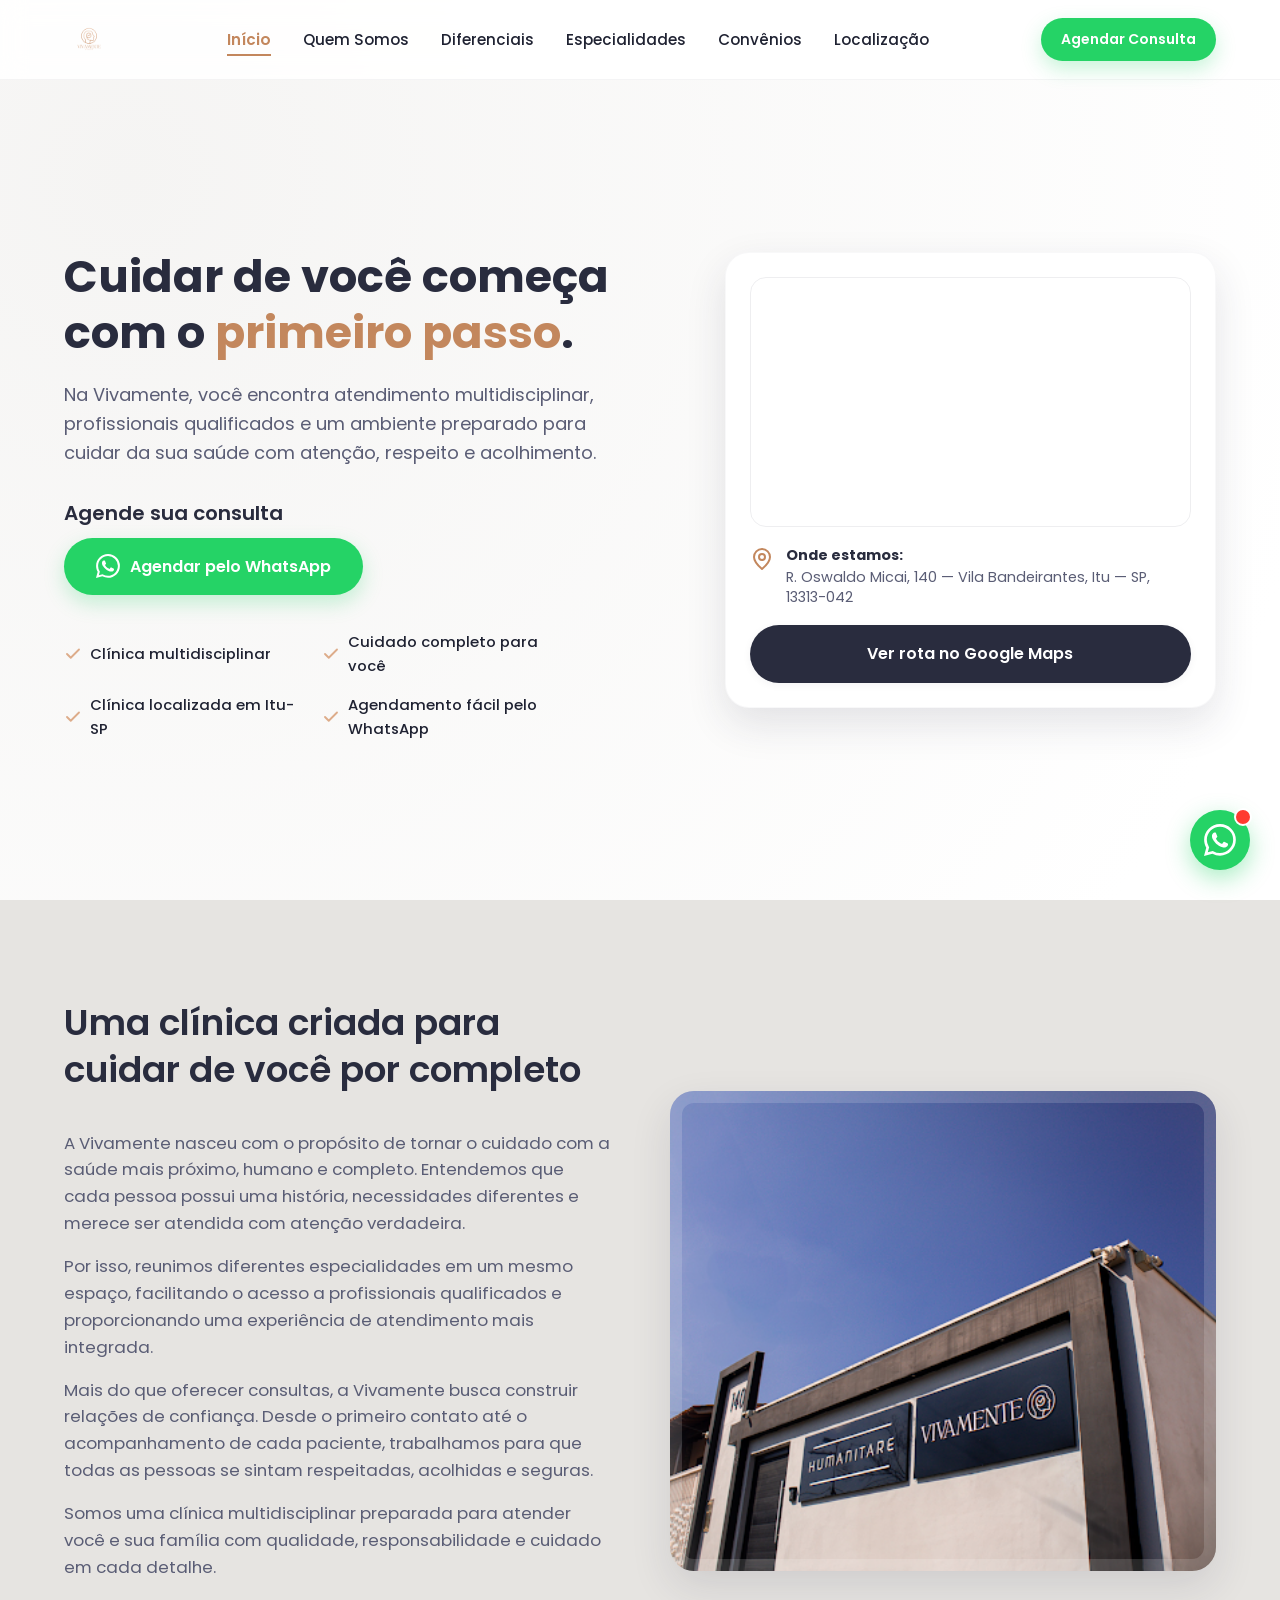
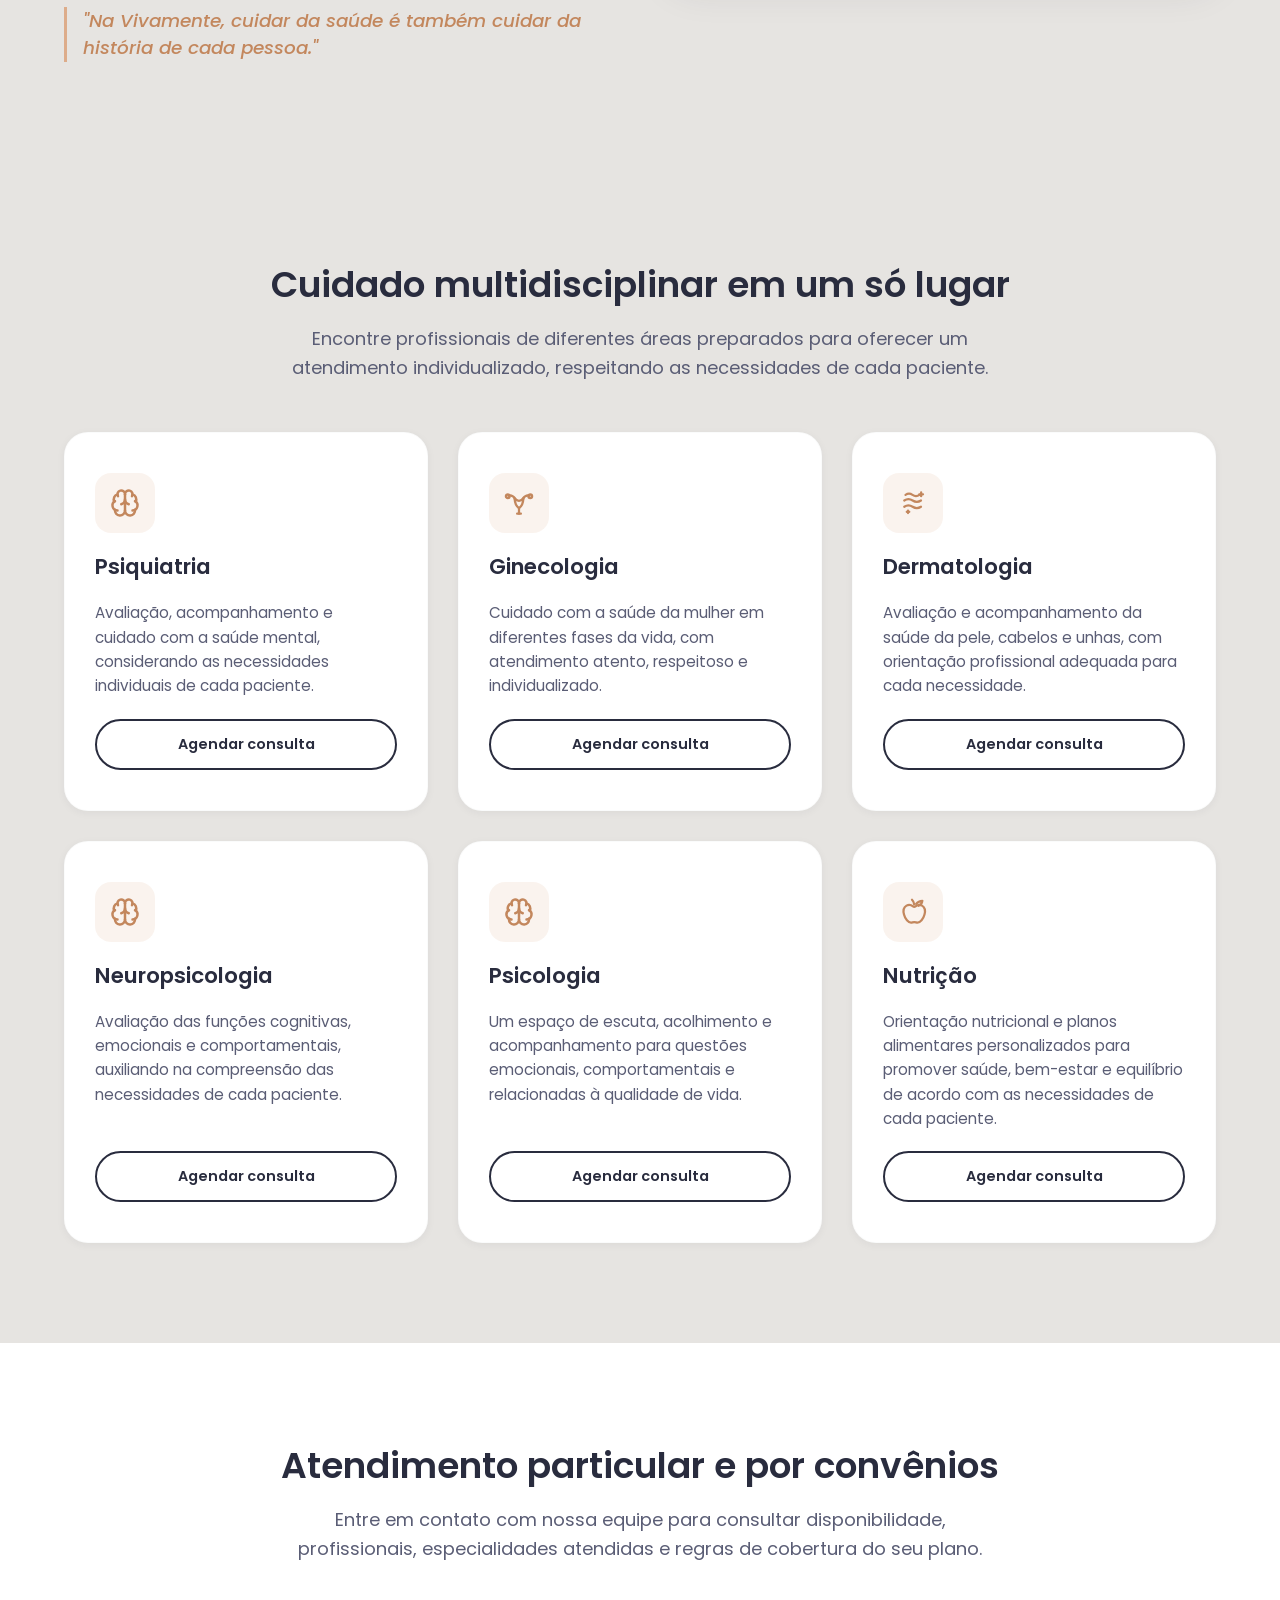
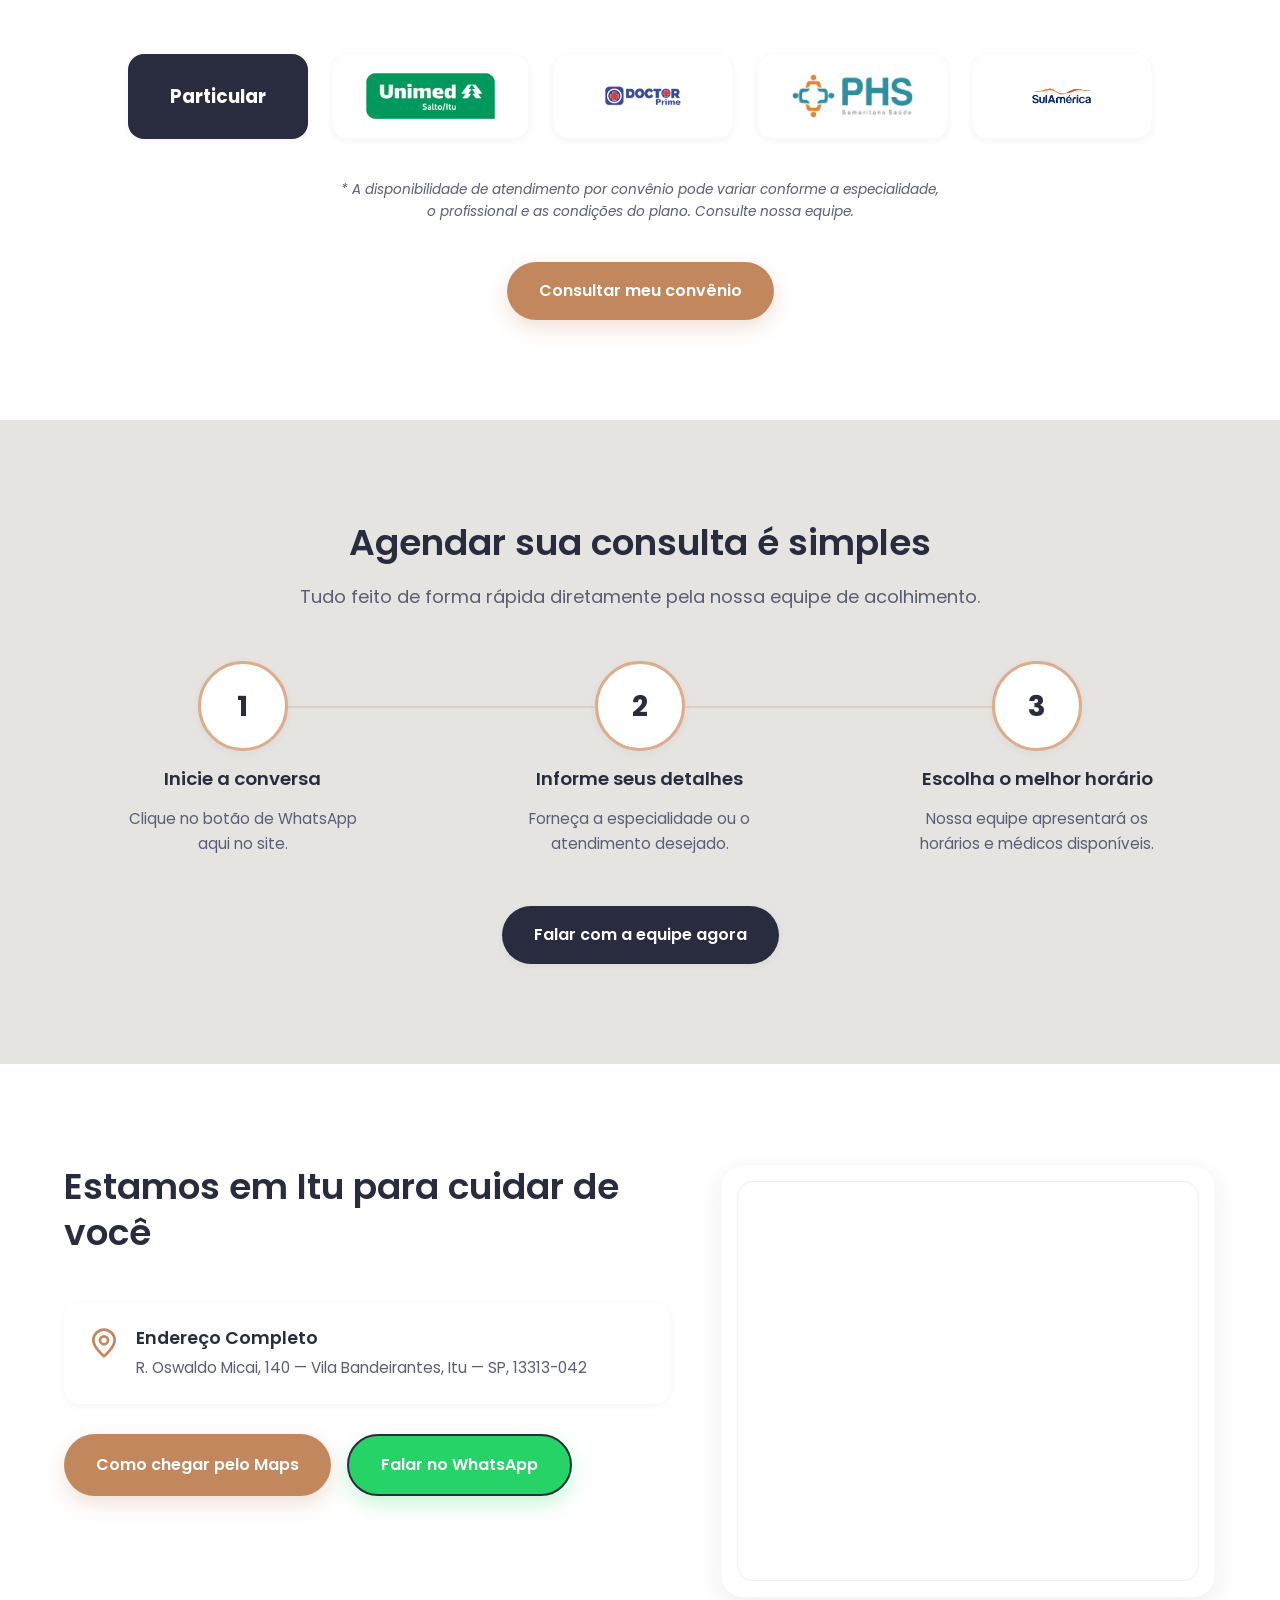
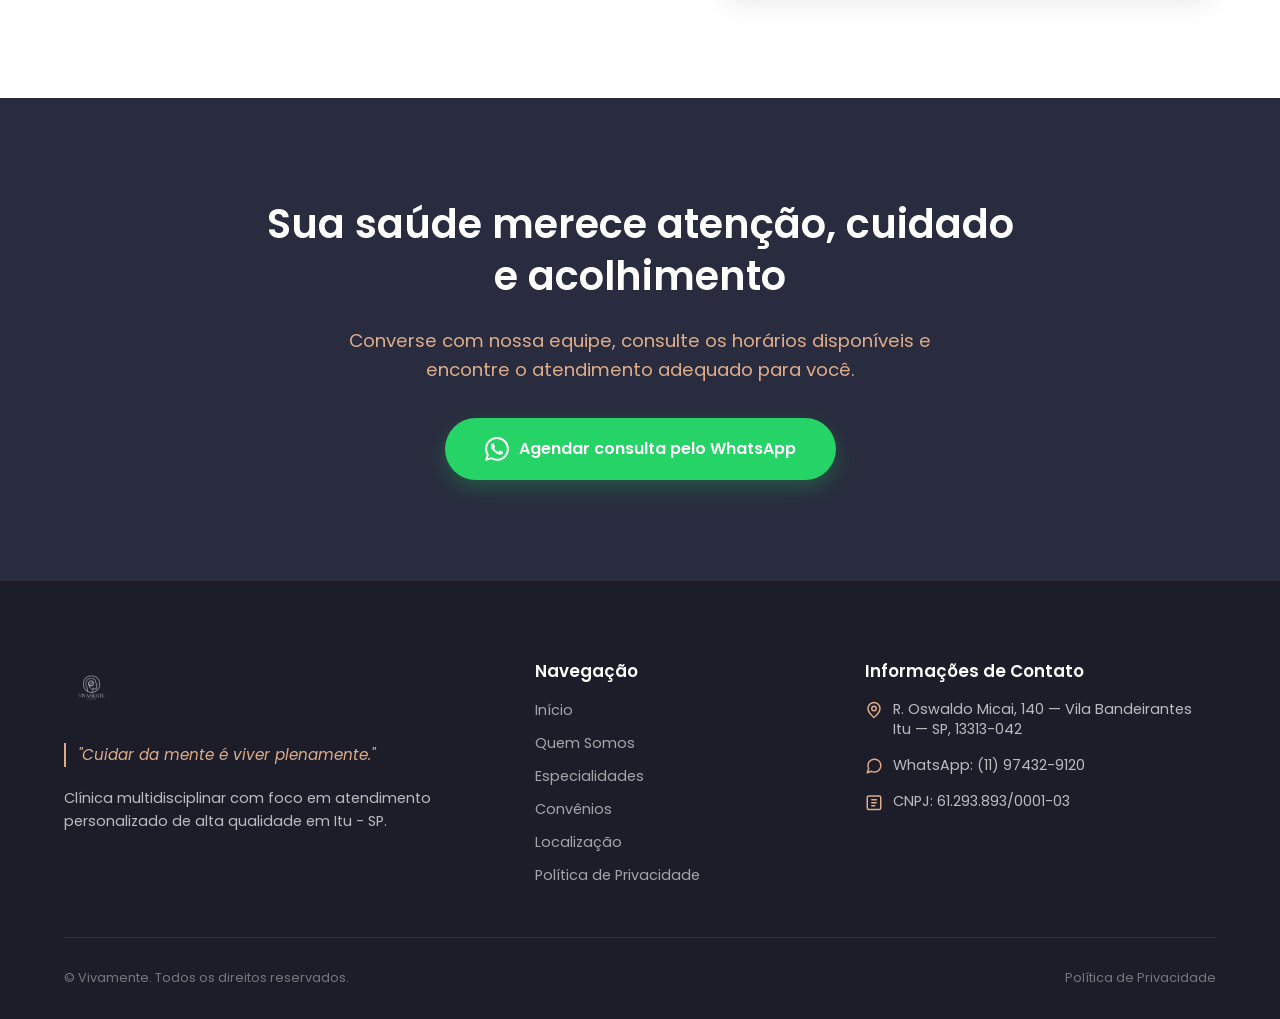
==== index.html @ d9cbd4eb "Add files via upload" ====
<!DOCTYPE html>
<html lang="pt-BR">
<head>
  <meta charset="UTF-8">
  <meta name="viewport" content="width=device-width, initial-scale=1.0">
  <meta name="description" content="Atendimento multidisciplinar em Itu nas áreas de Psiquiatria, Ginecologia, Dermatologia, Neuropsicologia e Psicologia. Consulte horários e agende pelo WhatsApp.">
  <meta name="keywords" content="Clínica multidisciplinar em Itu, Psiquiatra em Itu, Ginecologista em Itu, Dermatologista em Itu, Psicólogo em Itu, Neuropsicologia em Itu, Clínica particular em Itu, Clínica que atende convênio em Itu">
  <meta name="author" content="Vivamente Clínica">
  
  <title>Vivamente | Clínica Multidisciplinar em Itu</title>
  
  <!-- Favicon -->
  <link rel="icon" type="image/png" href="assets/img/logo.png">
  
  <!-- CSS Stylesheet -->
  <link rel="stylesheet" href="assets/css/styles.css">
  
  <!-- Google Tag Manager (Inserir ID da conta nas tags reais) -->
  <script>
    (function(w,d,s,l,i){w[l]=w[l]||[];w[l].push({'gtm.start':
    new Date().getTime(),event:'gtm.js'});var f=d.getElementsByTagName(s)[0],
    j=d.createElement(s),dl=l!='dataLayer'?'&l='+l:'';j.async=true;j.src=
    'https://www.googletagmanager.com/gtm.js?id='+i+dl;f.parentNode.insertBefore(j,f);
    })(window,document,'script','dataLayer','GTM-XXXXXXX');
  </script>
  <!-- End Google Tag Manager -->
</head>
<body>
  <!-- Google Tag Manager (noscript) -->
  <noscript>
    <iframe src="https://www.googletagmanager.com/ns.html?id=GTM-XXXXXXX" height="0" width="0" style="display:none;visibility:hidden"></iframe>
  </noscript>
  <!-- End Google Tag Manager (noscript) -->

  <!-- HEADER -->
  <header class="header">
    <div class="container">
      <a href="#home" class="header-logo">
        <img src="assets/img/logo.png" alt="Vivamente Logo">
      </a>
      
      <button class="mobile-toggle" aria-label="Abrir menu de navegação">
        <span></span>
        <span></span>
        <span></span>
      </button>
      
      <ul class="nav-menu">
        <li><a href="#home" class="nav-link active">Início</a></li>
        <li><a href="#sobre" class="nav-link">Quem Somos</a></li>
        <li><a href="#diferenciais" class="nav-link">Diferenciais</a></li>
        <li><a href="#especialidades" class="nav-link">Especialidades</a></li>
        <li><a href="#convenios" class="nav-link">Convênios</a></li>
        <li><a href="#localizacao" class="nav-link">Localização</a></li>
      </ul>
      
      <div class="header-cta">
        <a href="https://wa.me/5511974329120?text=Olá!%20Encontrei%20a%20Vivamente%20pelo%20site%20e%20gostaria%20de%20obter%20informações%20para%20agendar%20uma%20consulta." 
           class="btn btn-primary btn-whatsapp track-whatsapp" 
           data-specialty="Cabeçalho">
          Agendar Consulta
        </a>
      </div>
    </div>
  </header>

  <!-- HERO SECTION -->
  <section id="home" class="hero">
    <div class="container">
      <div class="hero-grid">
        
        <!-- Text/CTA Side -->
        <div class="hero-content">
          <div class="hero-logo-wrapper">
            
          </div>
          <h1>Cuidar de você começa com o <span class="highlight">primeiro passo</span>.</h1>
          <p class="hero-description">
            Na Vivamente, você encontra atendimento multidisciplinar, profissionais qualificados e um ambiente preparado para cuidar da sua saúde com atenção, respeito e acolhimento.
          </p>
          
          <div class="hero-cta-box">
            <h3>Agende sua consulta</h3>
            <a href="https://wa.me/5511974329120?text=Olá!%20Encontrei%20a%20Vivamente%20pelo%20site%20e%20gostaria%20de%20obter%20informações%20para%20agendar%20uma%20consulta." 
               class="btn btn-primary btn-whatsapp track-whatsapp" 
               data-specialty="Hero">
              <svg xmlns="http://www.w3.org/2000/svg" width="24" height="24" fill="currentColor" viewBox="0 0 16 16">
                <path d="M13.601 2.326A7.85 7.85 0 0 0 7.994 0C3.627 0 .068 3.558.064 7.926c0 1.399.366 2.76 1.057 3.965L0 16l4.204-1.102a7.9 7.9 0 0 0 3.79.965h.004c4.368 0 7.926-3.558 7.93-7.93A7.9 7.9 0 0 0 13.6 2.326zM7.994 14.521a6.6 6.6 0 0 1-3.356-.92l-.24-.144-2.494.654.666-2.433-.156-.251a6.56 6.56 0 0 1-1.007-3.505c0-3.626 2.957-6.584 6.591-6.584a6.56 6.56 0 0 1 4.66 1.931 6.56 6.56 0 0 1 1.928 4.66c-.004 3.639-2.961 6.592-6.592 6.592m3.615-4.934c-.197-.099-1.17-.578-1.353-.646-.182-.065-.315-.099-.445.099-.133.197-.513.646-.627.775-.114.133-.232.148-.43.05-.197-.1-.836-.308-1.592-.985-.59-.525-.985-1.175-1.103-1.372-.114-.198-.011-.304.088-.403.087-.088.197-.232.296-.346.1-.114.133-.198.198-.33.065-.134.034-.248-.015-.347-.05-.099-.445-1.076-.612-1.47-.16-.389-.323-.335-.445-.34-.114-.007-.247-.007-.38-.007a.73.73 0 0 0-.529.247c-.182.198-.691.677-.691 1.654s.71 1.916.81 2.049c.098.133 1.394 2.132 3.383 2.992.47.205.84.326 1.129.418.475.152.904.129 1.246.08.38-.058 1.171-.48 1.338-.943.164-.464.164-.86.114-.943-.049-.084-.182-.133-.38-.232"/>
              </svg>
              Agendar pelo WhatsApp
            </a>
          </div>
          
          <div class="hero-trust-elements">
            <div class="trust-item">
              <svg viewBox="0 0 24 24" fill="none" stroke="currentColor" stroke-width="2.5" stroke-linecap="round" stroke-linejoin="round">
                <polyline points="20 6 9 17 4 12"></polyline>
              </svg>
              Clínica multidisciplinar
            </div>
            <div class="trust-item">
              <svg viewBox="0 0 24 24" fill="none" stroke="currentColor" stroke-width="2.5" stroke-linecap="round" stroke-linejoin="round">
                <polyline points="20 6 9 17 4 12"></polyline>
              </svg>
              Cuidado completo para você
            </div>
            <div class="trust-item">
              <svg viewBox="0 0 24 24" fill="none" stroke="currentColor" stroke-width="2.5" stroke-linecap="round" stroke-linejoin="round">
                <polyline points="20 6 9 17 4 12"></polyline>
              </svg>
              Clínica localizada em Itu-SP
            </div>
            <div class="trust-item">
              <svg viewBox="0 0 24 24" fill="none" stroke="currentColor" stroke-width="2.5" stroke-linecap="round" stroke-linejoin="round">
                <polyline points="20 6 9 17 4 12"></polyline>
              </svg>
              Agendamento fácil pelo WhatsApp
            </div>
          </div>
        </div>
        
        <!-- Map Card Side -->
        <div class="hero-map-card">
          <div class="map-container">
            <iframe 
              src="https://www.google.com/maps/embed?pb=!1m18!1m12!1m3!1d3663.7845665814523!2d-47.3069418!3d-23.270425!2m3!1f0!2f0!3f0!3m2!1i1024!2i768!4f13.1!3m3!1m2!1s0x94cf5aa15db0eb2b%3A0xc07a9b08f4c02996!2sR.%20Oswaldo%20Micai%2C%20140%20-%20Vila%20Bandeirantes%2C%20Itu%20-%20SP%2C%2013313-042!5e0!3m2!1spt-BR!2sbr!4v1700000000000!5m2!1spt-BR!2sbr" 
              allowfullscreen="" 
              loading="lazy" 
              referrerpolicy="no-referrer-when-downgrade"
              title="Mapa de localização Vivamente">
            </iframe>
          </div>
          <div class="map-address">
            <svg viewBox="0 0 24 24" fill="none" stroke="currentColor" stroke-width="2" stroke-linecap="round" stroke-linejoin="round">
              <path d="M12 2a8 8 0 0 0-8 8c0 5.25 8 12 8 12s8-6.75 8-12a8 8 0 0 0-8-8z"></path>
              <circle cx="12" cy="10" r="3"></circle>
            </svg>
            <p>
              <strong>Onde estamos:</strong>
              R. Oswaldo Micai, 140 — Vila Bandeirantes, Itu — SP, 13313-042
            </p>
          </div>
          <a href="https://www.google.com/maps/search/?api=1&query=R.+Oswaldo+Micai%2C+140+-+Vila+Bandeirantes%2C+Itu+-+SP%2C+13313-042" 
             target="_blank" 
             class="btn btn-secondary track-maps">
            Ver rota no Google Maps
          </a>
        </div>
        
      </div>
    </div>
  </section>

  <!-- QUEM SOMOS SECTION -->
  <section id="sobre" class="section-bg-beige">
    <div class="container">
      <div class="about-grid">
        
        <!-- Storytelling content -->
        <div class="about-content">
          <h2>Uma clínica criada para cuidar de você por completo</h2>
          <div class="about-text">
            <p>
              A Vivamente nasceu com o propósito de tornar o cuidado com a saúde mais próximo, humano e completo. Entendemos que cada pessoa possui uma história, necessidades diferentes e merece ser atendida com atenção verdadeira.
            </p>
            <p>
              Por isso, reunimos diferentes especialidades em um mesmo espaço, facilitando o acesso a profissionais qualificados e proporcionando uma experiência de atendimento mais integrada.
            </p>
            <p>
              Mais do que oferecer consultas, a Vivamente busca construir relações de confiança. Desde o primeiro contato até o acompanhamento de cada paciente, trabalhamos para que todas as pessoas se sintam respeitadas, acolhidas e seguras.
            </p>
            <p>
              Somos uma clínica multidisciplinar preparada para atender você e sua família com qualidade, responsabilidade e cuidado em cada detalhe.
            </p>
            <p class="about-quote">
              "Na Vivamente, cuidar da saúde é também cuidar da história de cada pessoa."
            </p>
          </div>
        </div>
        
        <!-- Imagery composition -->
        <div class="about-image-wrapper">
          <img src="assets\img\quem-somos-banner.webp" alt="Ambiente acolhedor e atendimento integrado Vivamente" class="about-image">
        </div>
        
      </div>
    </div>
  </section>

  <!-- ESPECIALIDADES SECTION -->
  <section id="especialidades" class="section-bg-beige">
    <div class="container">
      <h2>Cuidado multidisciplinar em um só lugar</h2>
      <p class="section-subtitle">
        Encontre profissionais de diferentes áreas preparados para oferecer um atendimento individualizado, respeitando as necessidades de cada paciente.
      </p>
      
      <div class="specs-grid">
        
        <!-- Psiquiatria -->
        <div class="spec-card">
          <div class="spec-icon-wrapper">
            <!-- Brain / Wellness Icon -->
              <svg xmlns="http://www.w3.org/2000/svg" width="24" height="24" viewBox="0 0 24 24" fill="none" stroke="currentColor" stroke-width="2" stroke-linecap="round" stroke-linejoin="round" class="lucide lucide-brain-icon lucide-brain"><path d="M12 18V5"/><path d="M15 13a4.17 4.17 0 0 1-3-4 4.17 4.17 0 0 1-3 4"/><path d="M17.598 6.5A3 3 0 1 0 12 5a3 3 0 1 0-5.598 1.5"/><path d="M17.997 5.125a4 4 0 0 1 2.526 5.77"/>
                  <path d="M18 18a4 4 0 0 0 2-7.464"/>
                    <path d="M19.967 17.483A4 4 0 1 1 12 18a4 4 0 1 1-7.967-.517"/>
                    <path d="M6 18a4 4 0 0 1-2-7.464"/>
                  <path d="M6.003 5.125a4 4 0 0 0-2.526 5.77"/>
              </svg>
          </div>
          <h3>Psiquiatria</h3>
          <p>Avaliação, acompanhamento e cuidado com a saúde mental, considerando as necessidades individuais de cada paciente.</p>
          <a href="https://wa.me/5511974329120?text=Olá!%20Encontrei%20a%20Vivamente%20pelo%20site%20e%20gostaria%20de%20obter%20informações%20para%20agendar%20uma%20consulta%20de%20Psiquiatria." 
             class="btn btn-outline track-whatsapp" 
             data-specialty="Psiquiatria">
            Agendar consulta
          </a>
        </div>
        
<!-- Ginecologia -->
<div class="spec-card">
  <div class="spec-icon-wrapper">
    <!-- Uterus / Gynecology Icon -->
    <svg
      viewBox="0 0 24 24"
      fill="none"
      stroke="currentColor"
      stroke-width="1.8"
      stroke-linecap="round"
      stroke-linejoin="round"
      aria-hidden="true"
    >
      <!-- Tubas uterinas -->
      <path d="M9 8.5C7.2 6.2 5.4 5.5 3.5 6.2" />
      <path d="M15 8.5c1.8-2.3 3.6-3 5.5-2.3" />

      <!-- Ovários -->
      <circle cx="3" cy="6.5" r="1.5" />
      <circle cx="21" cy="6.5" r="1.5" />

      <!-- Parte superior do útero -->
      <path d="M8.5 8.5c1 1.1 2.2 1.7 3.5 1.7s2.5-.6 3.5-1.7" />

      <!-- Corpo do útero -->
      <path d="M8.5 8.5c.2 3.8 1.3 6.2 3.5 7.6" />
      <path d="M15.5 8.5c-.2 3.8-1.3 6.2-3.5 7.6" />

      <!-- Colo do útero -->
      <path d="M12 16.1v4.4" />
      <path d="M10.5 20.5h3" />
    </svg>
  </div>

  <h3>Ginecologia</h3>

  <p>
    Cuidado com a saúde da mulher em diferentes fases da vida, com atendimento
    atento, respeitoso e individualizado.
  </p>

  <a
    href="https://wa.me/5511974329120?text=Olá!%20Encontrei%20a%20Vivamente%20pelo%20site%20e%20gostaria%20de%20obter%20informações%20para%20agendar%20uma%20consulta%20de%20Ginecologia."
    class="btn btn-outline track-whatsapp"
    data-specialty="Ginecologia"
  >
    Agendar consulta
  </a>
</div>

<!-- Dermatologia -->
<div class="spec-card">
  <div class="spec-icon-wrapper">
    <svg
      viewBox="0 0 24 24"
      fill="none"
      stroke="currentColor"
      stroke-width="1.8"
      stroke-linecap="round"
      stroke-linejoin="round"
      aria-hidden="true"
    >
      <path d="M6 5.5c1.8-1.2 3.8-1.2 5.6 0s3.8 1.2 5.6 0" />
      <path d="M5 10c2.2-1.4 4.5-1.4 6.7 0s4.5 1.4 6.7 0" />
      <path d="M5 15c2.2-1.4 4.5-1.4 6.7 0s4.5 1.4 6.7 0" />
      <path d="M18.5 3.5v3" />
      <path d="M17 5h3" />
      <path d="M8 18v2" />
      <path d="M7 19h2" />
    </svg>
  </div>

  <h3>Dermatologia</h3>

  <p>
    Avaliação e acompanhamento da saúde da pele, cabelos e unhas, com orientação
    profissional adequada para cada necessidade.
  </p>

  <a
    href="https://wa.me/5511974329120?text=Olá!%20Encontrei%20a%20Vivamente%20pelo%20site%20e%20gostaria%20de%20obter%20informações%20para%20agendar%20uma%20consulta%20de%20Dermatologia."
    class="btn btn-outline track-whatsapp"
    data-specialty="Dermatologia"
  >
    Agendar consulta
  </a>
</div>

        <!-- Neuropsicologia -->
        <div class="spec-card">
          <div class="spec-icon-wrapper">
            <!-- Brain / Wellness Icon -->
              <svg xmlns="http://www.w3.org/2000/svg" width="24" height="24" viewBox="0 0 24 24" fill="none" stroke="currentColor" stroke-width="2" stroke-linecap="round" stroke-linejoin="round" class="lucide lucide-brain-icon lucide-brain"><path d="M12 18V5"/><path d="M15 13a4.17 4.17 0 0 1-3-4 4.17 4.17 0 0 1-3 4"/><path d="M17.598 6.5A3 3 0 1 0 12 5a3 3 0 1 0-5.598 1.5"/><path d="M17.997 5.125a4 4 0 0 1 2.526 5.77"/>
                  <path d="M18 18a4 4 0 0 0 2-7.464"/>
                    <path d="M19.967 17.483A4 4 0 1 1 12 18a4 4 0 1 1-7.967-.517"/>
                    <path d="M6 18a4 4 0 0 1-2-7.464"/>
                  <path d="M6.003 5.125a4 4 0 0 0-2.526 5.77"/>
              </svg>
          </div>
          <h3>Neuropsicologia</h3>
          <p>Avaliação das funções cognitivas, emocionais e comportamentais, auxiliando na compreensão das necessidades de cada paciente.</p>
          <a href="https://wa.me/5511974329120?text=Olá!%20Encontrei%20a%20Vivamente%20pelo%20site%20e%20gostaria%20de%20obter%20informações%20para%20agendar%20uma%20consulta%20de%20Neuropsicologia." 
             class="btn btn-outline track-whatsapp" 
             data-specialty="Neuropsicologia">
            Agendar consulta
          </a>
        </div>
        
        <!-- Psicologia -->
        <div class="spec-card">
          <div class="spec-icon-wrapper">
            <!-- Brain / Wellness Icon -->
              <svg xmlns="http://www.w3.org/2000/svg" width="24" height="24" viewBox="0 0 24 24" fill="none" stroke="currentColor" stroke-width="2" stroke-linecap="round" stroke-linejoin="round" class="lucide lucide-brain-icon lucide-brain"><path d="M12 18V5"/><path d="M15 13a4.17 4.17 0 0 1-3-4 4.17 4.17 0 0 1-3 4"/><path d="M17.598 6.5A3 3 0 1 0 12 5a3 3 0 1 0-5.598 1.5"/><path d="M17.997 5.125a4 4 0 0 1 2.526 5.77"/>
                  <path d="M18 18a4 4 0 0 0 2-7.464"/>
                    <path d="M19.967 17.483A4 4 0 1 1 12 18a4 4 0 1 1-7.967-.517"/>
                    <path d="M6 18a4 4 0 0 1-2-7.464"/>
                  <path d="M6.003 5.125a4 4 0 0 0-2.526 5.77"/>
              </svg>
          </div>
          <h3>Psicologia</h3>
          <p>Um espaço de escuta, acolhimento e acompanhamento para questões emocionais, comportamentais e relacionadas à qualidade de vida.</p>
          <a href="https://wa.me/5511974329120?text=Olá!%20Encontrei%20a%20Vivamente%20pelo%20site%20e%20gostaria%20de%20obter%20informações%20para%20agendar%20uma%20consulta%20de%20Psicologia." 
             class="btn btn-outline track-whatsapp" 
             data-specialty="Psicologia">
            Agendar consulta
          </a>
        </div>

       <!-- Nutrição -->
<div class="spec-card">
  <div class="spec-icon-wrapper">
    <!-- Apple / Nutrition Icon -->
    <svg
      viewBox="0 0 24 24"
      fill="none"
      stroke="currentColor"
      stroke-width="1.8"
      stroke-linecap="round"
      stroke-linejoin="round"
      aria-hidden="true"
    >
      <!-- Folha -->
      <path d="M14.5 5.5c1.5-2 3.3-2.5 5-2.5-.2 1.8-1.2 3.3-3 4" />

      <!-- Caule -->
      <path d="M13 6c-.2-1.6-.8-2.8-1.8-3.8" />

      <!-- Maçã -->
      <path d="M12 7.5c-1.6-1.3-3.6-1.5-5.2-.6C4.5 8.2 4 11 4.8 14c1 3.8 3.4 6.5 5.6 6.5 1 0 1.4-.5 2.6-.5s1.6.5 2.6.5c2.2 0 4.6-2.7 5.6-6.5.8-3 .3-5.8-2-7.1-1.6-.9-3.6-.7-5.2.6-.6.5-1.4.5-2 0Z" />
    </svg>
  </div>

  <h3>Nutrição</h3>

  <p>
    Orientação nutricional e planos alimentares personalizados para promover
    saúde, bem-estar e equilíbrio de acordo com as necessidades de cada paciente.
  </p>

  <a
    href="https://wa.me/5511974329120?text=Olá!%20Encontrei%20a%20Vivamente%20pelo%20site%20e%20gostaria%20de%20obter%20informações%20para%20agendar%20uma%20consulta%20de%20Nutrição."
    class="btn btn-outline track-whatsapp"
    data-specialty="Nutrição"
  >
    Agendar consulta
  </a>
</div>
        
      </div>
    </div>
  </section>

  <!-- FORMAS DE ATENDIMENTO E CONVÊNIOS SECTION -->
  <section id="convenios" class="section-bg-white">
    <div class="container">
      <div class="partners-block">
        <div>
          <h2>Atendimento particular e por convênios</h2>
          <p class="section-subtitle">
            Entre em contato com nossa equipe para consultar disponibilidade, profissionais, especialidades atendidas e regras de cobertura do seu plano.
          </p>
        </div>
        
        <!-- Logos Container -->
        <div class="partners-grid">
          <div class="partner-card particular">Particular</div>
          <div class="partner-card"><img src="assets/img/unimed-logo.png" alt="Unimed Salto/Itu"></div>
          <div class="partner-card"><img src="assets/img/doctor-logo.png" alt="Doctor Prime"></div>
          <div class="partner-card"><img src="assets/img/phs-logo.png" alt="PHS Samaritano Saúde"></div>
          <div class="partner-card"><img src="assets/img/sulamerica-logo.png" alt="SulAmérica"></div>
        </div>
        
        <p class="partners-notice">
          * A disponibilidade de atendimento por convênio pode variar conforme a especialidade, o profissional e as condições do plano. Consulte nossa equipe.
        </p>
        
        <div>
          <a href="https://wa.me/5511974329120?text=Olá!%20Gostaria%20de%20consultar%20se%20meu%20convênio%20é%20atendido%20na%20Vivamente." 
             class="btn btn-primary track-whatsapp" 
             data-specialty="Consulta Convenio">
            Consultar meu convênio
          </a>
        </div>
      </div>
    </div>
  </section>

  <!-- COMO AGENDAR SECTION -->
  <section id="como-agendar" class="section-bg-beige">
    <div class="container">
      <h2>Agendar sua consulta é simples</h2>
      <p class="section-subtitle">Tudo feito de forma rápida diretamente pela nossa equipe de acolhimento.</p>
      
      <div class="steps-container">
        <!-- Passo 1 -->
        <div class="step-card">
          <div class="step-number">1</div>
          <h4>Inicie a conversa</h4>
          <p>Clique no botão de WhatsApp aqui no site.</p>
        </div>
        
        <!-- Passo 2 -->
        <div class="step-card">
          <div class="step-number">2</div>
          <h4>Informe seus detalhes</h4>
          <p>Forneça a especialidade ou o atendimento desejado.</p>
        </div>
        
        <!-- Passo 3 -->
        <div class="step-card">
          <div class="step-number">3</div>
          <h4>Escolha o melhor horário</h4>
          <p>Nossa equipe apresentará os horários e médicos disponíveis.</p>
        </div>
      </div>
      
      <div class="steps-cta">
        <a href="https://wa.me/5511974329120?text=Olá!%20Gostaria%20de%20agendar%20um%20atendimento%20agora%20mesmo." 
           class="btn btn-secondary track-whatsapp" 
           data-specialty="Como Agendar">
          Falar com a equipe agora
        </a>
      </div>
    </div>
  </section>

  <!-- LOCALIZAÇÃO SECTION (DETALHADA) -->
  <section id="localizacao" class="section-bg-white">
    <div class="container">
      <div class="loc-grid">
        
        <!-- Info cards and tools -->
        <div class="loc-info">
          <h2>Estamos em Itu para cuidar de você</h2>
          
          <div class="loc-address-box">
            <svg viewBox="0 0 24 24" fill="none" stroke="currentColor" stroke-width="2" stroke-linecap="round" stroke-linejoin="round">
              <path d="M12 2a8 8 0 0 0-8 8c0 5.25 8 12 8 12s8-6.75 8-12a8 8 0 0 0-8-8z"></path>
              <circle cx="12" cy="10" r="3"></circle>
            </svg>
            <div>
              <h4>Endereço Completo</h4>
              <p>R. Oswaldo Micai, 140 — Vila Bandeirantes, Itu — SP, 13313-042</p>
            </div>
          </div>
          
          <div class="loc-cta-buttons">
            <a href="https://www.google.com/maps/search/?api=1&query=R.+Oswaldo+Micai%2C+140+-+Vila+Bandeirantes%2C+Itu+-+SP%2C+13313-042" 
               target="_blank" 
               class="btn btn-primary track-maps">
              Como chegar pelo Maps
            </a>
            <a href="https://wa.me/5511974329120?text=Olá!%20Preciso%20de%20ajuda%20para%20encontrar%20a%20clínica%20Vivamente." 
               class="btn btn-outline btn-whatsapp track-whatsapp" 
               data-specialty="Ajuda Localizacao">
              Falar no WhatsApp
            </a>
          </div>
        </div>
        
        <!-- Large Map -->
        <div class="loc-map-wrapper">
          <div class="map-container">
            <iframe 
              src="https://www.google.com/maps/embed?pb=!1m18!1m12!1m3!1d3663.7845665814523!2d-47.3069418!3d-23.270425!2m3!1f0!2f0!3f0!3m2!1i1024!2i768!4f13.1!3m3!1m2!1s0x94cf5aa15db0eb2b%3A0xc07a9b08f4c02996!2sR.%20Oswaldo%20Micai%2C%20140%20-%20Vila%20Bandeirantes%2C%20Itu%20-%20SP%2C%2013313-042!5e0!3m2!1spt-BR!2sbr!4v1700000000000!5m2!1spt-BR!2sbr" 
              allowfullscreen="" 
              loading="lazy" 
              referrerpolicy="no-referrer-when-downgrade"
              title="Mapa de localização Vivamente Itu">
            </iframe>
          </div>
        </div>
        
      </div>
    </div>
  </section>

  <!-- CHAMADA FINAL SECTION -->
  <section id="chamada-final" class="section-bg-dark cta-final">
    <div class="container">
      <h2>Sua saúde merece atenção, cuidado e acolhimento</h2>
      <p>Converse com nossa equipe, consulte os horários disponíveis e encontre o atendimento adequado para você.</p>
      <a href="https://wa.me/5511974329120?text=Olá!%20Gostaria%20de%20agendar%20minha%20consulta%20na%20Vivamente." 
         class="btn btn-primary btn-whatsapp track-whatsapp" 
         data-specialty="CTA Final">
        <svg xmlns="http://www.w3.org/2000/svg" width="24" height="24" fill="currentColor" viewBox="0 0 16 16">
          <path d="M13.601 2.326A7.85 7.85 0 0 0 7.994 0C3.627 0 .068 3.558.064 7.926c0 1.399.366 2.76 1.057 3.965L0 16l4.204-1.102a7.9 7.9 0 0 0 3.79.965h.004c4.368 0 7.926-3.558 7.93-7.93A7.9 7.9 0 0 0 13.6 2.326zM7.994 14.521a6.6 6.6 0 0 1-3.356-.92l-.24-.144-2.494.654.666-2.433-.156-.251a6.56 6.56 0 0 1-1.007-3.505c0-3.626 2.957-6.584 6.591-6.584a6.56 6.56 0 0 1 4.66 1.931 6.56 6.56 0 0 1 1.928 4.66c-.004 3.639-2.961 6.592-6.592 6.592m3.615-4.934c-.197-.099-1.17-.578-1.353-.646-.182-.065-.315-.099-.445.099-.133.197-.513.646-.627.775-.114.133-.232.148-.43.05-.197-.1-.836-.308-1.592-.985-.59-.525-.985-1.175-1.103-1.372-.114-.198-.011-.304.088-.403.087-.088.197-.232.296-.346.1-.114.133-.198.198-.33.065-.134.034-.248-.015-.347-.05-.099-.445-1.076-.612-1.47-.16-.389-.323-.335-.445-.34-.114-.007-.247-.007-.38-.007a.73.73 0 0 0-.529.247c-.182.198-.691.677-.691 1.654s.71 1.916.81 2.049c.098.133 1.394 2.132 3.383 2.992.47.205.84.326 1.129.418.475.152.904.129 1.246.08.38-.058 1.171-.48 1.338-.943.164-.464.164-.86.114-.943-.049-.084-.182-.133-.38-.232"/>
        </svg>
        Agendar consulta pelo WhatsApp
      </a>
    </div>
  </section>

  <!-- FOOTER -->
  <footer class="footer">
    <div class="container">
      <div class="footer-top">
        
        <!-- Brand identity info -->
        <div class="footer-brand">
          <a href="#home" class="footer-logo">
            <img src="assets/img/logo.png" alt="Vivamente Logo">
          </a>
          <p class="footer-quote">"Cuidar da mente é viver plenamente."</p>
          <p>Clínica multidisciplinar com foco em atendimento personalizado de alta qualidade em Itu - SP.</p>
        </div>
        
        <!-- Fast nav links -->
        <div class="footer-links-box">
          <h4>Navegação</h4>
          <ul class="footer-links">
            <li><a href="#home">Início</a></li>
            <li><a href="#sobre">Quem Somos</a></li>
            <li><a href="#especialidades">Especialidades</a></li>
            <li><a href="#convenios">Convênios</a></li>
            <li><a href="#localizacao">Localização</a></li>
            <li><a href="#" class="open-privacy-modal">Política de Privacidade</a></li>
          </ul>
        </div>
        
        <!-- Essential Google Ads info -->
        <div class="footer-contact">
          <h4>Informações de Contato</h4>
          
          <div class="footer-contact-item">
            <svg viewBox="0 0 24 24" fill="none" stroke="currentColor" stroke-width="2" stroke-linecap="round" stroke-linejoin="round">
              <path d="M12 2a8 8 0 0 0-8 8c0 5.25 8 12 8 12s8-6.75 8-12a8 8 0 0 0-8-8z"></path>
              <circle cx="12" cy="10" r="3"></circle>
            </svg>
            <span>R. Oswaldo Micai, 140 — Vila Bandeirantes<br>Itu — SP, 13313-042</span>
          </div>
          
          <div class="footer-contact-item">
            <svg viewBox="0 0 24 24" fill="none" stroke="currentColor" stroke-width="2" stroke-linecap="round" stroke-linejoin="round">
              <path d="M21 11.5a8.38 8.38 0 0 1-.9 3.8 8.5 8.5 0 0 1-7.6 4.7 8.38 8.38 0 0 1-3.8-.9L3 21l1.9-5.7a8.38 8.38 0 0 1-.9-3.8 8.5 8.5 0 0 1 4.7-7.6 8.38 8.38 0 0 1 3.8-.9h.5a8.48 8.48 0 0 1 8 8v.5z"></path>
            </svg>
            <span>WhatsApp: (11) 97432-9120</span>
          </div>
          
          <div class="footer-contact-item">
            <svg viewBox="0 0 24 24" fill="none" stroke="currentColor" stroke-width="2" stroke-linecap="round" stroke-linejoin="round">
              <rect x="3" y="4" width="18" height="18" rx="2" ry="2"></rect>
              <line x1="9" y1="9" x2="15" y2="9"></line>
              <line x1="9" y1="13" x2="15" y2="13"></line>
              <line x1="9" y1="17" x2="13" y2="17"></line>
            </svg>
            <span>CNPJ: 61.293.893/0001-03</span>
          </div>
        </div>
        
      </div>
      
      <div class="footer-bottom">
        <p>© Vivamente. Todos os direitos reservados.</p>
        <div class="footer-bottom-links">
          <a href="#" class="open-privacy-modal">Política de Privacidade</a>
        </div>
      </div>
    </div>
  </footer>

  <!-- PRIVACY POLICY MODAL (LGPD COMPLIANT) -->
  <div id="privacy-modal" class="modal">
    <div class="modal-content">
      <div class="modal-header">
        <h3>Política de Privacidade</h3>
        <button class="modal-close close-privacy-modal" aria-label="Fechar Modal">
          <svg viewBox="0 0 24 24" fill="none" stroke="currentColor" stroke-width="2" stroke-linecap="round" stroke-linejoin="round">
            <line x1="18" y1="6" x2="6" y2="18"></line>
            <line x1="6" y1="6" x2="18" y2="18"></line>
          </svg>
        </button>
      </div>
      <div class="modal-body">
        <p>A sua privacidade é de extrema importância para a clínica <strong>Vivamente</strong>. Abaixo, explicamos como suas informações são tratadas ao visitar e interagir com nossa página institucional.</p>
        
        <h4>1. Coleta de Informações</h4>
        <p>Este site não coleta informações médicas sensíveis, histórico clínico ou dados pessoais de saúde por meio de formulários. Não há formulários de contato diretos para evitar o armazenamento desnecessário de dados em nossos servidores.</p>
        
        <h4>2. Uso do WhatsApp</h4>
        <p>Ao clicar em nossos botões de contato, você será redirecionado para o aplicativo WhatsApp. Os dados fornecidos durante a conversa (como nome, telefone e preferências de especialidades) são utilizados única e exclusivamente para a finalidade de esclarecimento de dúvidas e agendamento de consultas com nossa equipe de acolhimento.</p>
        
        <h4>3. Ferramentas de Análise e Cookies</h4>
        <p>Utilizamos cookies e ferramentas de análise de acesso (como o Google Analytics e Google Tag Manager) para entender o comportamento de navegação em nossa página. Essas ferramentas coletam informações não identificáveis, tais como:</p>
        <ul>
          <li>Páginas visitadas e tempo de permanência;</li>
          <li>Dispositivo, navegador e sistema operacional utilizado;</li>
          <li>A origem do tráfego (por exemplo, se você acessou por um anúncio do Google Ads ou organicamente).</li>
        </ul>
        <p>Esses dados servem unicamente para avaliar a eficiência de nossas campanhas de publicidade e a usabilidade do site.</p>
        
        <h4>4. Segurança das Informações</h4>
        <p>Implementamos o protocolo HTTPS (SSL) em todo o nosso site, garantindo que toda a navegação e a conexão até os serviços de terceiros (como mapas e redirecionamento de WhatsApp) sejam criptografadas e seguras.</p>
        
        <h4>5. Direitos do Titular</h4>
        <p>Em conformidade com a Lei Geral de Proteção de Dados (LGPD - Lei nº 13.709/18), você possui o direito de confirmar a existência de tratamento de dados e solicitar a exclusão de qualquer dado pessoal armazenado em nosso histórico de contatos do WhatsApp. Para isso, basta fazer a solicitação diretamente em nosso canal oficial.</p>
        
        <h4>6. Contato</h4>
        <p>Se você tiver alguma dúvida sobre nossa política de privacidade, pode entrar em contato com nossa equipe através do nosso canal de atendimento no WhatsApp: (11) 97432-9120 ou em nosso endereço físico em Itu, SP.</p>
      </div>
    </div>
  </div>

  <!-- FLOATING WHATSAPP BUTTON WITH PULSE AND NOTIFICATION TOOLTIP -->
  <a href="https://wa.me/5511974329120?text=Olá!%20Encontrei%20a%20Vivamente%20pelo%20site%20e%20gostaria%20de%20obter%20informações%20para%20agendar%20uma%20consulta." 
     class="floating-whatsapp track-whatsapp" 
     data-specialty="Botao Flutuante"
     aria-label="Falar conosco pelo WhatsApp">
    <div class="whatsapp-tooltip">Olá! Como podemos te ajudar hoje?</div>
    <div class="whatsapp-badge"></div>
    <div class="whatsapp-icon-circle">
      <svg xmlns="http://www.w3.org/2000/svg" width="32" height="32" fill="currentColor" viewBox="0 0 16 16">
        <path d="M13.601 2.326A7.85 7.85 0 0 0 7.994 0C3.627 0 .068 3.558.064 7.926c0 1.399.366 2.76 1.057 3.965L0 16l4.204-1.102a7.9 7.9 0 0 0 3.79.965h.004c4.368 0 7.926-3.558 7.93-7.93A7.9 7.9 0 0 0 13.6 2.326zM7.994 14.521a6.6 6.6 0 0 1-3.356-.92l-.24-.144-2.494.654.666-2.433-.156-.251a6.56 6.56 0 0 1-1.007-3.505c0-3.626 2.957-6.584 6.591-6.584a6.56 6.56 0 0 1 4.66 1.931 6.56 6.56 0 0 1 1.928 4.66c-.004 3.639-2.961 6.592-6.592 6.592m3.615-4.934c-.197-.099-1.17-.578-1.353-.646-.182-.065-.315-.099-.445.099-.133.197-.513.646-.627.775-.114.133-.232.148-.43.05-.197-.1-.836-.308-1.592-.985-.59-.525-.985-1.175-1.103-1.372-.114-.198-.011-.304.088-.403.087-.088.197-.232.296-.346.1-.114.133-.198.198-.33.065-.134.034-.248-.015-.347-.05-.099-.445-1.076-.612-1.47-.16-.389-.323-.335-.445-.34-.114-.007-.247-.007-.38-.007a.73.73 0 0 0-.529.247c-.182.198-.691.677-.691 1.654s.71 1.916.81 2.049c.098.133 1.394 2.132 3.383 2.992.47.205.84.326 1.129.418.475.152.904.129 1.246.08.38-.058 1.171-.48 1.338-.943.164-.464.164-.86.114-.943-.049-.084-.182-.133-.38-.232"/>
      </svg>
    </div>
  </a>

  <!-- JavaScript Application -->
  <script src="assets/js/app.js"></script>
</body>
</html>
---- assets/css/styles.css ----
/* 
  Vivamente | Clínica Multidisciplinar
  Diretório de Estilos Principais (Vanilla CSS)
*/

@import url('https://fonts.googleapis.com/css2?family=Poppins:wght@300;400;500;600;700;800&display=swap');

/* --- DESIGN SYSTEM TOKENS --- */
:root {
  --color-dark-blue: #292C3E;
  --color-light-beige: #E6E4E1;
  --color-rose: #DDAC8A;
  --color-terracotta: #C3875D;
  --color-white: #FFFFFF;
  --color-text-dark: #1F2232;
  --color-text-light: #5A5D75;
  --color-text-muted: #8E92B2;
  
  --font-primary: 'Poppins', sans-serif;
  
  --transition-fast: 0.2s ease;
  --transition-normal: 0.3s cubic-bezier(0.4, 0, 0.2, 1);
  --transition-slow: 0.5s cubic-bezier(0.4, 0, 0.2, 1);
  
  --shadow-sm: 0 2px 8px rgba(41, 44, 62, 0.05);
  --shadow-md: 0 8px 24px rgba(41, 44, 62, 0.08);
  --shadow-lg: 0 16px 40px rgba(41, 44, 62, 0.12);
  --shadow-primary: 0 8px 20px rgba(195, 135, 93, 0.25);
  
  --radius-sm: 8px;
  --radius-md: 16px;
  --radius-lg: 24px;
  --radius-full: 9999px;
  
  --container-max: 1200px;
}

/* --- RESET & BASICS --- */
*, *::before, *::after {
  box-sizing: border-box;
  margin: 0;
  padding: 0;
}

html {
  scroll-behavior: smooth;
  scroll-padding-top: 80px; /* Header Offset */
  font-size: 16px;
}

body {
  font-family: var(--font-primary);
  background-color: var(--color-white);
  color: var(--color-text-dark);
  line-height: 1.6;
  -webkit-font-smoothing: antialiased;
  -moz-osx-font-smoothing: grayscale;
}

/* --- LAYOUT UTILITIES --- */
.container {
  width: 100%;
  max-width: var(--container-max);
  margin: 0 auto;
  padding: 0 24px;
}

section {
  padding: 100px 0;
  position: relative;
  overflow: hidden;
}

@media (max-width: 768px) {
  section {
    padding: 70px 0;
  }
}

.section-bg-beige {
  background-color: var(--color-light-beige);
}

.section-bg-dark {
  background-color: var(--color-dark-blue);
  color: var(--color-white);
}

.section-bg-white {
  background-color: var(--color-white);
}

/* --- TYPOGRAPHY --- */
h1, h2, h3, h4 {
  font-weight: 600;
  line-height: 1.3;
}

h2 {
  font-size: 2.25rem;
  color: var(--color-dark-blue);
  margin-bottom: 16px;
  text-align: center;
}

.section-bg-dark h2 {
  color: var(--color-white);
}

.section-subtitle {
  font-size: 1.125rem;
  color: var(--color-text-light);
  max-width: 700px;
  margin: 0 auto 50px auto;
  text-align: center;
  font-weight: 400;
}

.section-bg-dark .section-subtitle {
  color: var(--color-rose);
}

@media (max-width: 768px) {
  h2 {
    font-size: 1.8rem;
  }
  .section-subtitle {
    font-size: 1rem;
    margin-bottom: 40px;
  }
}

/* --- BUTTONS --- */
.btn {
  display: inline-flex;
  align-items: center;
  justify-content: center;
  gap: 10px;
  padding: 16px 32px;
  font-size: 1rem;
  font-weight: 600;
  text-decoration: none;
  border-radius: var(--radius-full);
  border: none;
  cursor: pointer;
  transition: all var(--transition-normal);
  font-family: var(--font-primary);
}

.btn-primary {
  background-color: var(--color-terracotta);
  color: var(--color-white);
  box-shadow: var(--shadow-primary);
}

.btn-primary:hover {
  background-color: #af724a;
  transform: translateY(-2px);
  box-shadow: 0 12px 24px rgba(195, 135, 93, 0.35);
}

.btn-secondary {
  background-color: var(--color-dark-blue);
  color: var(--color-white);
  box-shadow: var(--shadow-sm);
}

.btn-secondary:hover {
  background-color: #1a1c27;
  transform: translateY(-2px);
  box-shadow: var(--shadow-md);
}

.btn-outline {
  background-color: transparent;
  color: var(--color-dark-blue);
  border: 2px solid var(--color-dark-blue);
}

.btn-outline:hover {
  background-color: var(--color-dark-blue);
  color: var(--color-white);
  transform: translateY(-2px);
}

.btn-outline-white {
  background-color: transparent;
  color: var(--color-white);
  border: 2px solid var(--color-rose);
}

.btn-outline-white:hover {
  background-color: var(--color-rose);
  color: var(--color-dark-blue);
  transform: translateY(-2px);
}

.btn-whatsapp {
  background-color: #25D366;
  color: var(--color-white);
  box-shadow: 0 8px 20px rgba(37, 211, 102, 0.25);
}

.btn-whatsapp:hover {
  background-color: #1cbd54;
  transform: translateY(-2px);
  box-shadow: 0 12px 24px rgba(37, 211, 102, 0.35);
}

/* --- FIXED HEADER --- */
.header {
  position: fixed;
  top: 0;
  left: 0;
  width: 100%;
  height: 80px;
  background-color: rgba(255, 255, 255, 0.9);
  backdrop-filter: blur(12px);
  -webkit-backdrop-filter: blur(12px);
  border-bottom: 1px solid rgba(41, 44, 62, 0.05);
  z-index: 1000;
  transition: all var(--transition-normal);
}

.header.scrolled {
  height: 70px;
  background-color: rgba(255, 255, 255, 0.98);
  box-shadow: var(--shadow-sm);
}

.header .container {
  display: flex;
  align-items: center;
  justify-content: space-between;
  height: 100%;
}

.header-logo {
  display: flex;
  align-items: center;
  text-decoration: none;
}

.header-logo img {
  height: 50px;
  width: auto;
  transition: all var(--transition-normal);
}

.header.scrolled .header-logo img {
  height: 44px;
}

/* Navigation Links */
.nav-menu {
  display: flex;
  align-items: center;
  gap: 32px;
  list-style: none;
}

.nav-link {
  color: var(--color-text-dark);
  text-decoration: none;
  font-size: 0.95rem;
  font-weight: 500;
  position: relative;
  padding: 6px 0;
  transition: color var(--transition-fast);
}

.nav-link::after {
  content: '';
  position: absolute;
  bottom: 0;
  left: 0;
  width: 0;
  height: 2px;
  background-color: var(--color-rose);
  transition: width var(--transition-normal);
}

.nav-link:hover {
  color: var(--color-terracotta);
}

.nav-link:hover::after {
  width: 100%;
}

.nav-link.active {
  color: var(--color-terracotta);
  font-weight: 600;
}

.nav-link.active::after {
  width: 100%;
  background-color: var(--color-terracotta);
}

.header-cta {
  display: flex;
  align-items: center;
}

.header-cta .btn {
  padding: 10px 20px;
  font-size: 0.875rem;
}

/* Mobile Toggle */
.mobile-toggle {
  display: none;
  background: none;
  border: none;
  cursor: pointer;
  padding: 4px;
}

.mobile-toggle span {
  display: block;
  width: 24px;
  height: 2px;
  background-color: var(--color-dark-blue);
  margin: 6px 0;
  transition: all var(--transition-normal);
}

@media (max-width: 992px) {
  .nav-menu {
    position: fixed;
    top: 80px;
    right: -100%;
    width: 280px;
    height: calc(100vh - 80px);
    background-color: var(--color-white);
    flex-direction: column;
    align-items: flex-start;
    padding: 40px 30px;
    gap: 24px;
    box-shadow: -10px 10px 30px rgba(41, 44, 62, 0.05);
    transition: right var(--transition-normal);
    z-index: 999;
  }
  
  .nav-menu.open {
    right: 0;
  }
  
  .header.scrolled .nav-menu {
    top: 70px;
    height: calc(100vh - 70px);
  }
  
  .mobile-toggle {
    display: block;
  }
  
  .mobile-toggle.open span:nth-child(1) {
    transform: translateY(8px) rotate(45deg);
  }
  
  .mobile-toggle.open span:nth-child(2) {
    opacity: 0;
  }
  
  .mobile-toggle.open span:nth-child(3) {
    transform: translateY(-8px) rotate(-45deg);
  }
  
  .header-cta {
    display: none; /* Hide header CTA button on mobile */
  }
}

/* --- HERO SECTION --- */
.hero {
  padding-top: 140px;
  padding-bottom: 80px;
  min-height: 100vh;
  display: flex;
  align-items: center;
  background: radial-gradient(circle at 10% 20%, rgba(230, 228, 225, 0.4) 0%, rgba(255, 255, 255, 1) 90%);
}

.hero-grid {
  display: grid;
  grid-template-columns: 1.1fr 0.9fr;
  gap: 60px;
  align-items: center;
}

.hero-logo-wrapper {
  margin-bottom: 30px;
}

.hero-logo-wrapper img {
  height: 90px;
  width: auto;
  display: block;
}

.hero-content h1 {
  font-size: 2.8rem;
  color: var(--color-dark-blue);
  margin-bottom: 20px;
  font-weight: 700;
  line-height: 1.25;
}

.hero-content .highlight {
  color: var(--color-terracotta);
}

.hero-description {
  font-size: 1.125rem;
  color: var(--color-text-light);
  margin-bottom: 32px;
  max-width: 580px;
}

.hero-cta-box {
  margin-bottom: 35px;
}

.hero-cta-box h3 {
  font-size: 1.25rem;
  color: var(--color-dark-blue);
  margin-bottom: 12px;
  font-weight: 600;
}

.hero-trust-elements {
  display: grid;
  grid-template-columns: repeat(2, 1fr);
  gap: 16px;
  max-width: 500px;
}

.trust-item {
  display: flex;
  align-items: center;
  gap: 8px;
  font-size: 0.925rem;
  color: var(--color-text-dark);
  font-weight: 500;
}

.trust-item svg {
  flex-shrink: 0;
  width: 18px;
  height: 18px;
  color: var(--color-rose);
}

/* Map Card */
.hero-map-card {
  background-color: var(--color-white);
  border-radius: var(--radius-lg);
  padding: 24px;
  box-shadow: var(--shadow-lg);
  border: 1px solid rgba(41, 44, 62, 0.03);
  display: flex;
  flex-direction: column;
  gap: 18px;
  transition: transform var(--transition-normal);
}

.hero-map-card:hover {
  transform: translateY(-4px);
}

.map-container {
  width: 100%;
  height: 250px;
  border-radius: var(--radius-md);
  overflow: hidden;
  position: relative;
  border: 1px solid rgba(41, 44, 62, 0.08);
}

.map-container iframe {
  width: 100%;
  height: 100%;
  border: 0;
}

.map-address {
  display: flex;
  gap: 12px;
  align-items: flex-start;
}

.map-address svg {
  flex-shrink: 0;
  width: 24px;
  height: 24px;
  color: var(--color-terracotta);
  margin-top: 2px;
}

.map-address p {
  font-size: 0.9rem;
  color: var(--color-text-light);
  line-height: 1.4;
}

.map-address strong {
  color: var(--color-dark-blue);
  display: block;
  margin-bottom: 2px;
}

@media (max-width: 992px) {
  .hero {
    padding-top: 120px;
    padding-bottom: 60px;
  }
  
  .hero-grid {
    grid-template-columns: 1fr;
    gap: 48px;
  }
  
  .hero-logo-wrapper {
    display: flex;
    justify-content: center;
    margin-bottom: 20px;
  }
  
  .hero-logo-wrapper img {
    height: 80px;
  }
  
  .hero-content {
    text-align: center;
  }
  
  .hero-content h1 {
    font-size: 2.2rem;
  }
  
  .hero-description {
    margin-left: auto;
    margin-right: auto;
  }
  
  .hero-trust-elements {
    margin: 0 auto;
  }
}

@media (max-width: 480px) {
  .hero-trust-elements {
    grid-template-columns: 1fr;
    gap: 12px;
  }
}

/* --- QUEM SOMOS --- */
.about-grid {
  display: grid;
  grid-template-columns: 1fr 1fr;
  gap: 60px;
  align-items: center;
}

.about-content {
  display: flex;
  flex-direction: column;
  gap: 20px;
}

.about-content h2 {
  text-align: left;
}

.about-text {
  color: var(--color-text-light);
  font-size: 1.05rem;
  display: flex;
  flex-direction: column;
  gap: 16px;
}

.about-quote {
  font-size: 1.15rem;
  font-style: italic;
  font-weight: 500;
  color: var(--color-terracotta);
  border-left: 3px solid var(--color-rose);
  padding-left: 16px;
  margin-top: 10px;
  line-height: 1.5;
}

.about-image-wrapper {
  position: relative;
  border-radius: var(--radius-lg);
  overflow: hidden;
  box-shadow: var(--shadow-lg);
}

.about-image-wrapper::after {
  content: '';
  position: absolute;
  inset: 0;
  border: 12px solid rgba(255, 255, 255, 0.15);
  pointer-events: none;
  border-radius: var(--radius-lg);
}

.about-image {
  width: 100%;
  height: 480px;
  object-fit: cover;
  display: block;
  transition: transform var(--transition-slow);
}

.about-image-wrapper:hover .about-image {
  transform: scale(1.03);
}

@media (max-width: 992px) {
  .about-grid {
    grid-template-columns: 1fr;
    gap: 40px;
  }
  
  .about-content h2 {
    text-align: center;
  }
  
  .about-image {
    height: 350px;
  }
}

/* --- DIFERENCIAIS --- */
.diff-grid {
  display: grid;
  grid-template-columns: repeat(4, 1fr);
  gap: 24px;
  margin-bottom: 50px;
}

.diff-card {
  background-color: var(--color-white);
  border-radius: var(--radius-md);
  padding: 32px 24px;
  box-shadow: var(--shadow-sm);
  border: 1px solid rgba(41, 44, 62, 0.02);
  text-align: center;
  transition: all var(--transition-normal);
}

.diff-card:hover {
  transform: translateY(-6px);
  box-shadow: var(--shadow-md);
  border-color: rgba(221, 172, 138, 0.3);
}

.diff-number {
  font-size: 2.5rem;
  font-weight: 700;
  color: var(--color-terracotta);
  margin-bottom: 8px;
  display: flex;
  justify-content: center;
  align-items: center;
  gap: 4px;
}

.diff-number svg {
  width: 28px;
  height: 28px;
  color: #FFC107; /* Golden Star */
}

.diff-card h4 {
  font-size: 1.1rem;
  color: var(--color-dark-blue);
  margin-bottom: 12px;
  font-weight: 600;
}

.diff-card p {
  font-size: 0.875rem;
  color: var(--color-text-light);
  line-height: 1.5;
}

/* Visual Placeholders for Awards/Google Reviews */
.proof-gallery-placeholder {
  background-color: rgba(255, 255, 255, 0.5);
  border: 2px dashed rgba(195, 135, 93, 0.3);
  border-radius: var(--radius-lg);
  padding: 40px;
  text-align: center;
  max-width: 900px;
  margin: 0 auto;
  display: flex;
  flex-direction: column;
  align-items: center;
  gap: 16px;
}

.proof-gallery-placeholder svg {
  width: 48px;
  height: 48px;
  color: var(--color-rose);
}

.proof-gallery-placeholder p {
  color: var(--color-text-light);
  font-size: 0.95rem;
  font-weight: 500;
  max-width: 500px;
}

.proof-gallery-badges {
  display: flex;
  gap: 20px;
  justify-content: center;
  flex-wrap: wrap;
}

.proof-badge {
  background-color: var(--color-white);
  padding: 10px 20px;
  border-radius: var(--radius-sm);
  font-size: 0.825rem;
  font-weight: 600;
  color: var(--color-dark-blue);
  box-shadow: var(--shadow-sm);
  display: flex;
  align-items: center;
  gap: 8px;
}

@media (max-width: 992px) {
  .diff-grid {
    grid-template-columns: repeat(2, 1fr);
  }
}

@media (max-width: 576px) {
  .diff-grid {
    grid-template-columns: 1fr;
  }
}

/* --- ESPECIALIDADES --- */
.specs-grid {
  display: grid;
  grid-template-columns: repeat(3, 1fr);
  gap: 30px;
}

@media (max-width: 992px) {
  .specs-grid {
    grid-template-columns: repeat(2, 1fr);
  }
}

@media (max-width: 768px) {
  .specs-grid {
    grid-template-columns: 1fr;
  }
}

.spec-card {
  background-color: var(--color-white);
  border-radius: var(--radius-lg);
  padding: 40px 30px;
  box-shadow: var(--shadow-sm);
  border: 1px solid rgba(41, 44, 62, 0.02);
  display: flex;
  flex-direction: column;
  gap: 20px;
  transition: all var(--transition-normal);
}

.spec-card:hover {
  transform: translateY(-8px);
  box-shadow: var(--shadow-lg);
  border-color: rgba(221, 172, 138, 0.2);
}

.spec-icon-wrapper {
  width: 60px;
  height: 60px;
  border-radius: var(--radius-md);
  background-color: rgba(221, 172, 138, 0.15);
  display: flex;
  align-items: center;
  justify-content: center;
  color: var(--color-terracotta);
  transition: all var(--transition-normal);
}

.spec-card:hover .spec-icon-wrapper {
  background-color: var(--color-terracotta);
  color: var(--color-white);
  transform: scale(1.05);
}

.spec-icon-wrapper svg {
  width: 30px;
  height: 30px;
}

.spec-card h3 {
  font-size: 1.35rem;
  color: var(--color-dark-blue);
  font-weight: 600;
}

.spec-card p {
  font-size: 0.95rem;
  color: var(--color-text-light);
  line-height: 1.6;
  flex-grow: 1; /* Pushes the button to the bottom */
}

.spec-card .btn {
  width: 100%;
  padding: 12px 20px;
  font-size: 0.9rem;
}

/* --- CONVÊNIOS --- */
.partners-block {
  text-align: center;
  display: flex;
  flex-direction: column;
  gap: 40px;
}

.partners-grid {
  display: flex;
  justify-content: center;
  align-items: center;
  gap: 24px;
  flex-wrap: wrap;
}

.partner-card {
  background-color: var(--color-white);
  padding: 16px 32px;
  border-radius: var(--radius-md);
  box-shadow: var(--shadow-sm);
  font-size: 1.15rem;
  font-weight: 700;
  color: var(--color-dark-blue);
  min-width: 180px;
  height: 85px;
  display: flex;
  align-items: center;
  justify-content: center;
  border: 1px solid rgba(41, 44, 62, 0.02);
  transition: all var(--transition-normal);
}

.partner-card.particular {
  background-color: var(--color-dark-blue);
  color: var(--color-white);
}

.partner-card img {
  max-height: 48px;
  max-width: 100%;
  width: auto;
  height: auto;
  object-fit: contain;
  display: block;
}

.partner-card:hover {
  transform: translateY(-4px);
  box-shadow: var(--shadow-md);
  border-color: var(--color-rose);
}

.partners-notice {
  font-size: 0.85rem;
  color: var(--color-text-light);
  max-width: 600px;
  margin: 0 auto;
  font-style: italic;
}

/* --- COMO AGENDAR --- */
.steps-container {
  display: grid;
  grid-template-columns: repeat(3, 1fr);
  gap: 40px;
  position: relative;
  margin-bottom: 50px;
}

/* Connecting Line on Desktop */
.steps-container::after {
  content: '';
  position: absolute;
  top: 45px;
  left: 15%;
  right: 15%;
  height: 2px;
  background-color: var(--color-rose);
  z-index: 1;
  opacity: 0.4;
}

@media (max-width: 992px) {
  .steps-container {
    grid-template-columns: 1fr;
    gap: 30px;
  }
  .steps-container::after {
    display: none;
  }
}

.step-card {
  text-align: center;
  position: relative;
  z-index: 2;
  display: flex;
  flex-direction: column;
  align-items: center;
  gap: 16px;
}

.step-number {
  width: 90px;
  height: 90px;
  border-radius: var(--radius-full);
  background-color: var(--color-white);
  border: 3px solid var(--color-rose);
  color: var(--color-dark-blue);
  display: flex;
  align-items: center;
  justify-content: center;
  font-size: 1.8rem;
  font-weight: 700;
  box-shadow: var(--shadow-sm);
  transition: all var(--transition-normal);
}

.step-card:hover .step-number {
  background-color: var(--color-rose);
  color: var(--color-white);
  transform: scale(1.05);
}

.step-card h4 {
  font-size: 1.15rem;
  color: var(--color-dark-blue);
  font-weight: 600;
}

.step-card p {
  font-size: 0.95rem;
  color: var(--color-text-light);
  max-width: 260px;
}

.steps-cta {
  text-align: center;
}

/* --- LOCALIZAÇÃO --- */
.loc-grid {
  display: grid;
  grid-template-columns: 1.1fr 0.9fr;
  gap: 50px;
  align-items: flex-start;
}

@media (max-width: 992px) {
  .loc-grid {
    grid-template-columns: 1fr;
    gap: 40px;
  }
}

.loc-info {
  display: flex;
  flex-direction: column;
  gap: 30px;
}

.loc-info h2 {
  text-align: left;
}

@media (max-width: 992px) {
  .loc-info h2 {
    text-align: center;
  }
}

.loc-address-box {
  display: flex;
  gap: 16px;
  background-color: var(--color-white);
  padding: 24px;
  border-radius: var(--radius-md);
  box-shadow: var(--shadow-sm);
}

.loc-address-box svg {
  flex-shrink: 0;
  width: 32px;
  height: 32px;
  color: var(--color-terracotta);
}

.loc-address-box h4 {
  font-size: 1.1rem;
  color: var(--color-dark-blue);
  margin-bottom: 6px;
}

.loc-address-box p {
  font-size: 0.95rem;
  color: var(--color-text-light);
}

/* Editable info slot */
.loc-extra-card {
  background-color: var(--color-white);
  border-radius: var(--radius-md);
  padding: 30px;
  box-shadow: var(--shadow-sm);
  border: 1px solid rgba(41, 44, 62, 0.02);
}

.loc-extra-card h4 {
  font-size: 1.15rem;
  color: var(--color-dark-blue);
  margin-bottom: 20px;
  border-bottom: 2px solid var(--color-light-beige);
  padding-bottom: 8px;
}

.loc-extra-grid {
  display: grid;
  grid-template-columns: 1fr 1fr;
  gap: 24px;
}

@media (max-width: 576px) {
  .loc-extra-grid {
    grid-template-columns: 1fr;
  }
}

.loc-extra-item {
  display: flex;
  flex-direction: column;
  gap: 6px;
}

.loc-extra-item label {
  font-size: 0.75rem;
  text-transform: uppercase;
  letter-spacing: 1px;
  color: var(--color-text-muted);
  font-weight: 600;
}

.loc-extra-item p, .loc-extra-item span {
  font-size: 0.925rem;
  color: var(--color-text-dark);
  font-weight: 500;
}

.loc-extra-item .placeholder-editable {
  font-style: italic;
  color: var(--color-text-muted);
  background-color: rgba(230, 228, 225, 0.3);
  padding: 4px 8px;
  border-radius: 4px;
  border: 1px dashed rgba(41, 44, 62, 0.15);
  font-size: 0.85rem;
}

.loc-cta-buttons {
  display: flex;
  gap: 16px;
  flex-wrap: wrap;
}

.loc-map-wrapper {
  background-color: var(--color-white);
  padding: 16px;
  border-radius: var(--radius-lg);
  box-shadow: var(--shadow-md);
  border: 1px solid rgba(41, 44, 62, 0.03);
}

.loc-map-wrapper .map-container {
  height: 400px;
}

@media (max-width: 768px) {
  .loc-map-wrapper .map-container {
    height: 300px;
  }
}

/* --- CHAMADA FINAL --- */
.cta-final {
  text-align: center;
  position: relative;
}

.cta-final .container {
  max-width: 800px;
  display: flex;
  flex-direction: column;
  align-items: center;
  gap: 24px;
}

.cta-final h2 {
  font-size: 2.5rem;
  margin-bottom: 0;
}

.cta-final p {
  font-size: 1.15rem;
  color: var(--color-rose);
  max-width: 600px;
  line-height: 1.6;
}

.cta-final .btn {
  margin-top: 10px;
  padding: 18px 40px;
}

@media (max-width: 768px) {
  .cta-final h2 {
    font-size: 1.85rem;
  }
  .cta-final p {
    font-size: 1rem;
  }
}

/* --- FOOTER --- */
.footer {
  background-color: #1c1d29;
  color: rgba(255, 255, 255, 0.7);
  padding: 80px 0 30px 0;
  font-size: 0.9rem;
  border-top: 1px solid rgba(255, 255, 255, 0.05);
}

.footer-top {
  display: grid;
  grid-template-columns: 1.2fr 0.8fr 1fr;
  gap: 50px;
  margin-bottom: 50px;
}

@media (max-width: 992px) {
  .footer-top {
    grid-template-columns: 1fr;
    gap: 40px;
  }
}

.footer-brand {
  display: flex;
  flex-direction: column;
  gap: 20px;
}

.footer-logo img {
  height: 55px;
  width: auto;
  filter: brightness(0) invert(1); /* Forces logo to display white/gray on dark bg */
}

.footer-quote {
  font-size: 0.95rem;
  font-style: italic;
  color: var(--color-rose);
  border-left: 2px solid var(--color-rose);
  padding-left: 12px;
}

.footer-links-box {
  display: flex;
  flex-direction: column;
  gap: 16px;
}

.footer-links-box h4 {
  color: var(--color-white);
  font-size: 1.05rem;
  font-weight: 600;
}

.footer-links {
  list-style: none;
  display: flex;
  flex-direction: column;
  gap: 10px;
}

.footer-links a {
  color: rgba(255, 255, 255, 0.6);
  text-decoration: none;
  transition: color var(--transition-fast);
}

.footer-links a:hover {
  color: var(--color-rose);
}

.footer-contact {
  display: flex;
  flex-direction: column;
  gap: 16px;
}

.footer-contact h4 {
  color: var(--color-white);
  font-size: 1.05rem;
  font-weight: 600;
}

.footer-contact-item {
  display: flex;
  gap: 10px;
  align-items: flex-start;
}

.footer-contact-item svg {
  flex-shrink: 0;
  width: 18px;
  height: 18px;
  color: var(--color-rose);
  margin-top: 2px;
}

.footer-contact-item span {
  line-height: 1.4;
}

.footer-bottom {
  border-top: 1px solid rgba(255, 255, 255, 0.08);
  padding-top: 30px;
  display: flex;
  justify-content: space-between;
  align-items: center;
  flex-wrap: wrap;
  gap: 20px;
  font-size: 0.8rem;
  color: rgba(255, 255, 255, 0.4);
}

.footer-bottom p {
  margin: 0;
}

.footer-bottom-links {
  display: flex;
  gap: 20px;
}

.footer-bottom-links a {
  color: rgba(255, 255, 255, 0.4);
  text-decoration: none;
  transition: color var(--transition-fast);
}

.footer-bottom-links a:hover {
  color: rgba(255, 255, 255, 0.7);
}

@media (max-width: 576px) {
  .footer-bottom {
    flex-direction: column;
    text-align: center;
  }
}

/* --- PRIVACY POLICY MODAL --- */
.modal {
  position: fixed;
  inset: 0;
  background-color: rgba(41, 44, 62, 0.8);
  backdrop-filter: blur(8px);
  display: flex;
  align-items: center;
  justify-content: center;
  z-index: 2000;
  opacity: 0;
  visibility: hidden;
  transition: all var(--transition-normal);
}

.modal.open {
  opacity: 1;
  visibility: visible;
}

.modal-content {
  background-color: var(--color-white);
  width: 90%;
  max-width: 750px;
  max-height: 80vh;
  border-radius: var(--radius-lg);
  box-shadow: var(--shadow-lg);
  display: flex;
  flex-direction: column;
  overflow: hidden;
  transform: translateY(20px);
  transition: transform var(--transition-normal);
}

.modal.open .modal-content {
  transform: translateY(0);
}

.modal-header {
  padding: 24px;
  border-bottom: 1px solid var(--color-light-beige);
  display: flex;
  justify-content: space-between;
  align-items: center;
  background-color: var(--color-white);
}

.modal-header h3 {
  font-size: 1.35rem;
  color: var(--color-dark-blue);
  font-weight: 600;
}

.modal-close {
  background: none;
  border: none;
  cursor: pointer;
  color: var(--color-text-light);
  padding: 4px;
  display: flex;
  align-items: center;
  justify-content: center;
  transition: color var(--transition-fast);
}

.modal-close:hover {
  color: var(--color-terracotta);
}

.modal-close svg {
  width: 24px;
  height: 24px;
}

.modal-body {
  padding: 30px;
  overflow-y: auto;
  font-size: 0.925rem;
  color: var(--color-text-light);
  line-height: 1.6;
  display: flex;
  flex-direction: column;
  gap: 20px;
}

.modal-body h4 {
  color: var(--color-dark-blue);
  margin-top: 10px;
  font-weight: 600;
  font-size: 1.05rem;
}

.modal-body ul {
  padding-left: 20px;
  display: flex;
  flex-direction: column;
  gap: 6px;
}

/* --- FLOATING WHATSAPP BUTTON --- */
.floating-whatsapp {
  position: fixed;
  bottom: 30px;
  right: 30px;
  z-index: 999;
  display: flex;
  align-items: center;
  text-decoration: none;
  transition: transform var(--transition-normal);
}

.whatsapp-icon-circle {
  width: 60px;
  height: 60px;
  background-color: #25D366;
  border-radius: var(--radius-full);
  display: flex;
  align-items: center;
  justify-content: center;
  box-shadow: 0 8px 24px rgba(37, 211, 102, 0.4);
  color: var(--color-white);
  position: relative;
  transition: all var(--transition-normal);
}

.whatsapp-icon-circle svg {
  width: 32px;
  height: 32px;
}

/* Pulse animation */
.whatsapp-icon-circle::before {
  content: '';
  position: absolute;
  inset: -6px;
  border-radius: var(--radius-full);
  border: 2px solid #25D366;
  opacity: 0;
  animation: whatsapp-pulse 2s infinite;
}

.floating-whatsapp:hover {
  transform: scale(1.08);
}

.floating-whatsapp:hover .whatsapp-icon-circle {
  box-shadow: 0 12px 30px rgba(37, 211, 102, 0.55);
}

/* Notification badge */
.whatsapp-badge {
  position: absolute;
  top: -2px;
  right: -2px;
  width: 18px;
  height: 18px;
  background-color: #FF3B30;
  border-radius: var(--radius-full);
  border: 2px solid var(--color-white);
  z-index: 10;
}

/* Interactive notification popup bubble */
.whatsapp-tooltip {
  position: absolute;
  right: 75px;
  background-color: var(--color-white);
  padding: 12px 18px;
  border-radius: var(--radius-md) var(--radius-md) 0 var(--radius-md);
  box-shadow: var(--shadow-lg);
  border: 1px solid rgba(41, 44, 62, 0.05);
  font-size: 0.85rem;
  font-weight: 500;
  color: var(--color-dark-blue);
  white-space: nowrap;
  opacity: 0;
  visibility: hidden;
  transform: translateX(10px);
  transition: all var(--transition-normal);
}

.whatsapp-tooltip::after {
  content: '';
  position: absolute;
  right: -6px;
  bottom: 12px;
  width: 12px;
  height: 12px;
  background-color: var(--color-white);
  transform: rotate(45deg);
  border-right: 1px solid rgba(41, 44, 62, 0.05);
  border-top: 1px solid rgba(41, 44, 62, 0.05);
}

.floating-whatsapp.show-tooltip .whatsapp-tooltip {
  opacity: 1;
  visibility: visible;
  transform: translateX(0);
}

@keyframes whatsapp-pulse {
  0% {
    transform: scale(1);
    opacity: 0.6;
  }
  50% {
    opacity: 0;
  }
  100% {
    transform: scale(1.3);
    opacity: 0;
  }
}

@media (max-width: 768px) {
  .floating-whatsapp {
    bottom: 20px;
    right: 20px;
  }
  .whatsapp-icon-circle {
    width: 50px;
    height: 50px;
  }
  .whatsapp-icon-circle svg {
    width: 26px;
    height: 26px;
  }
  .whatsapp-tooltip {
    display: none; /* Hide tooltip on small mobile screens to prevent overlaying text */
  }
}
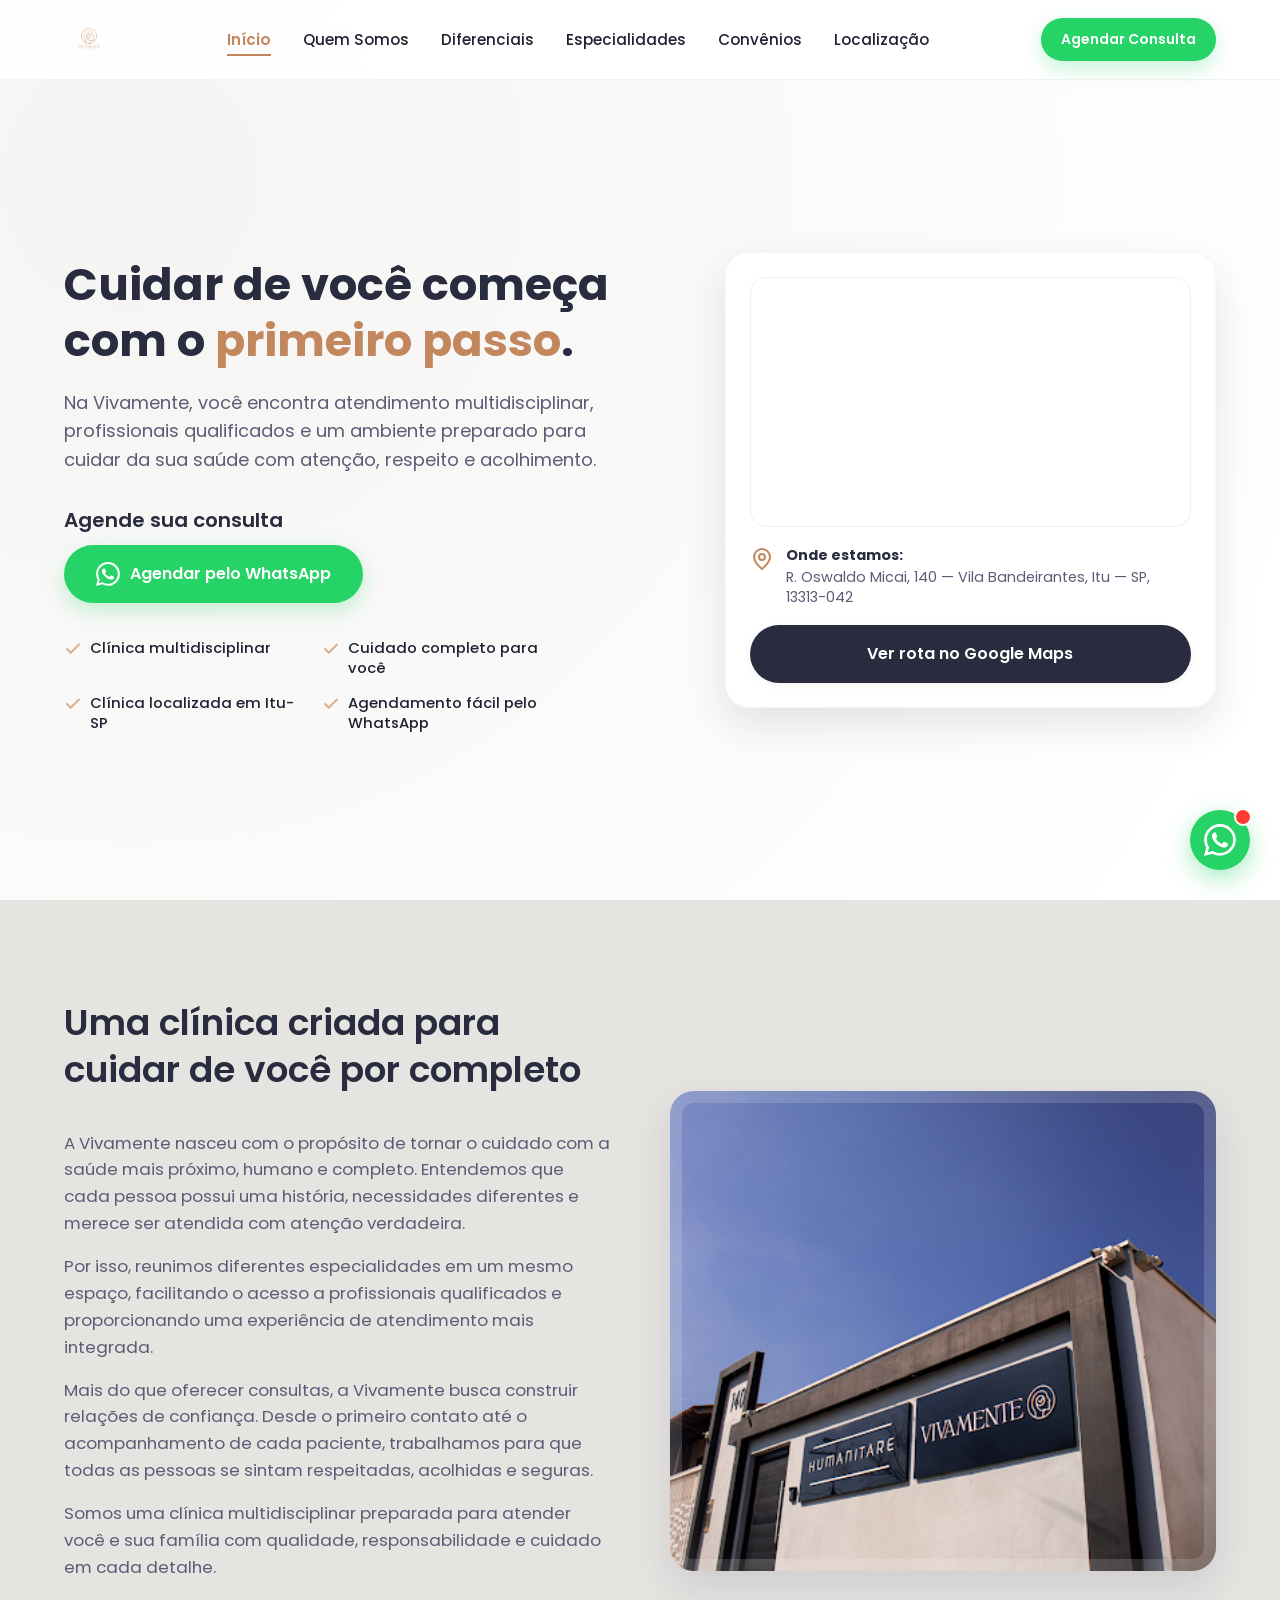
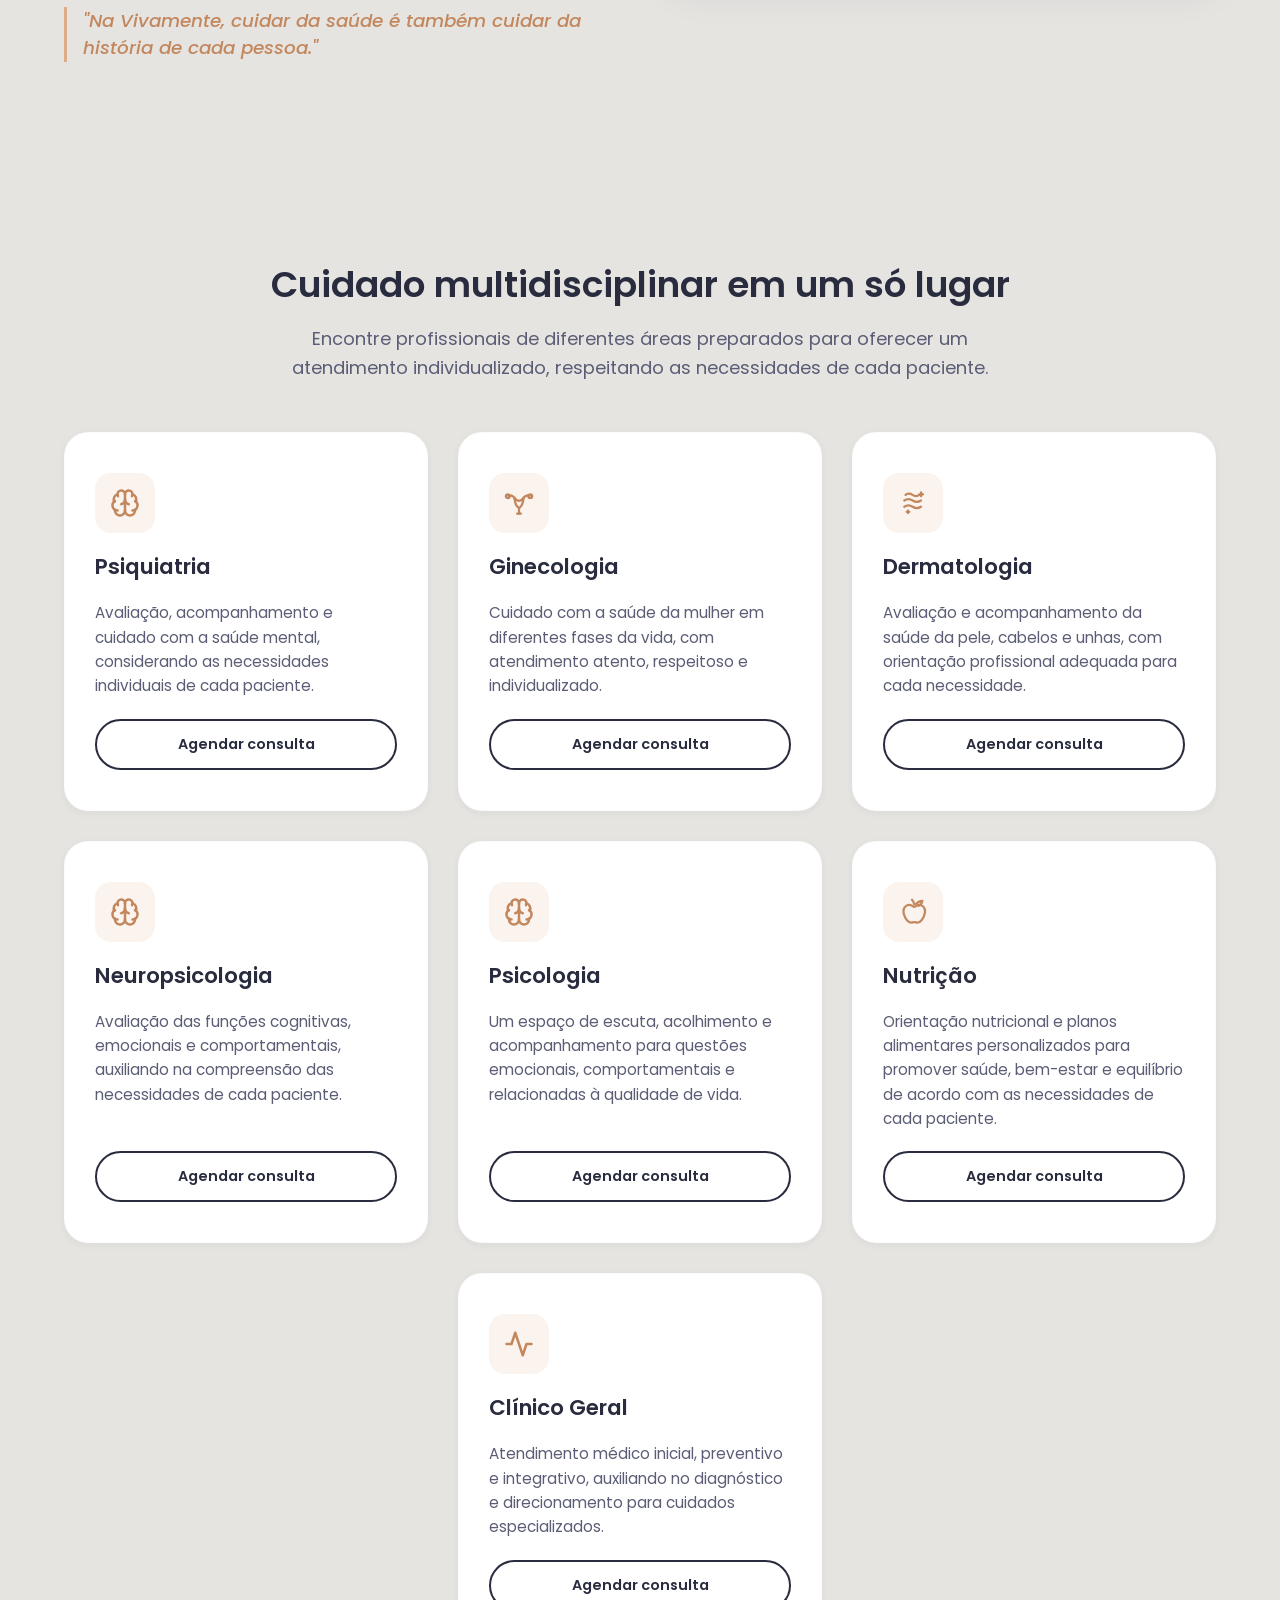
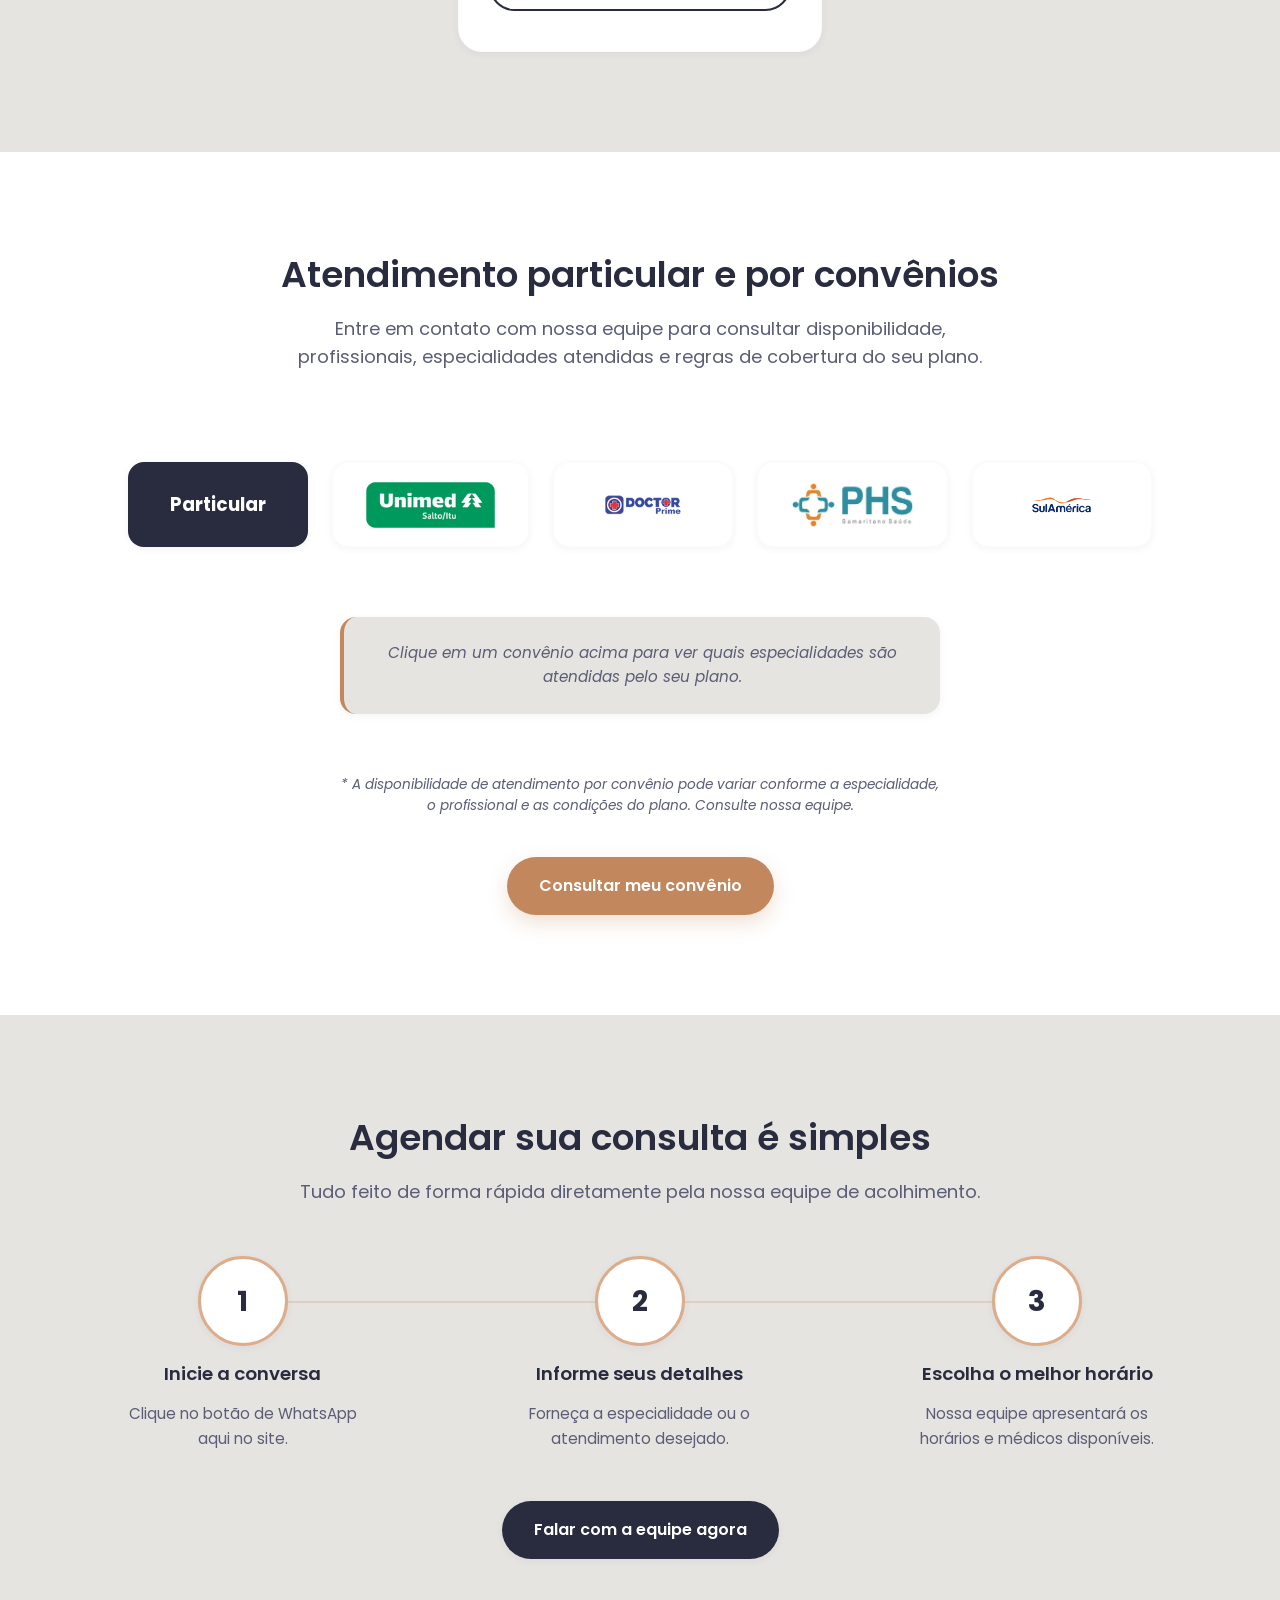
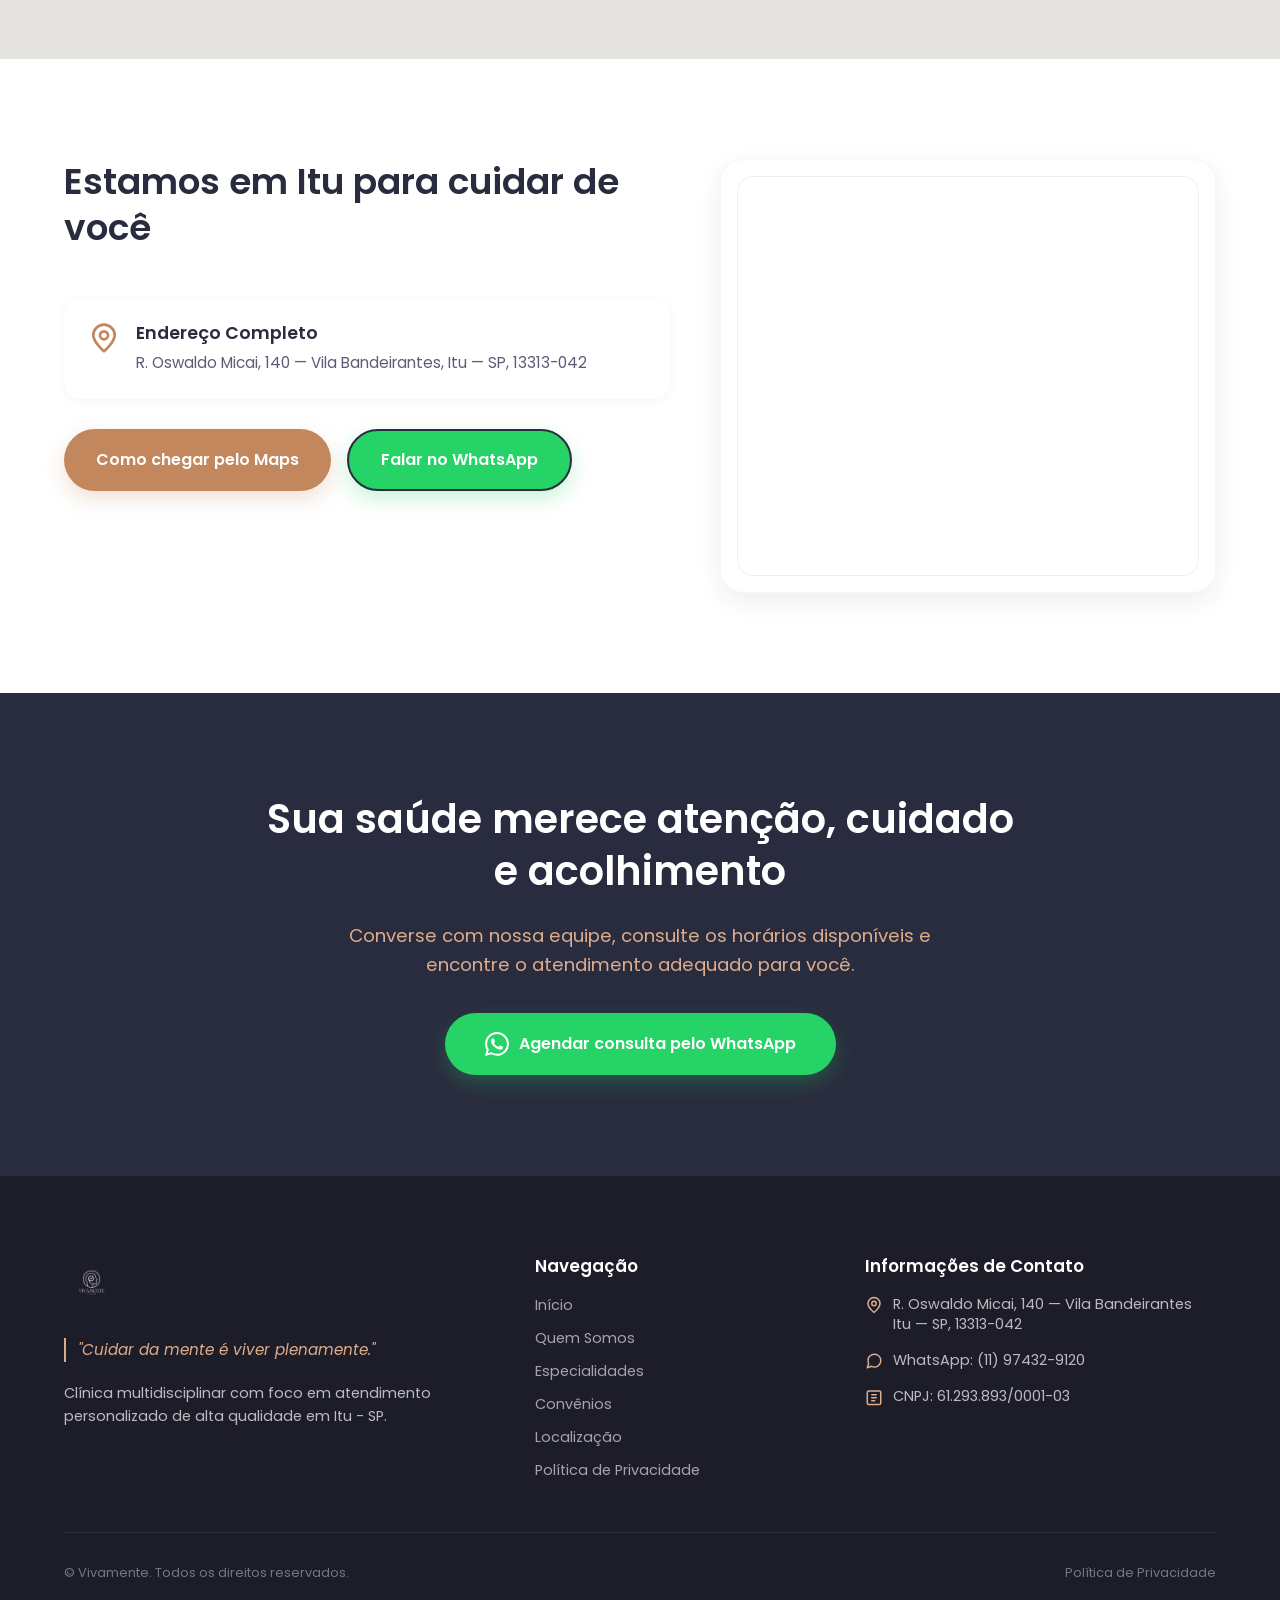
==== commit c8a7a6d1: "Add files via upload" ====
--- a/index.html
+++ b/index.html
@@ -384,6 +384,23 @@
     Agendar consulta
   </a>
 </div>
+
+        <!-- Clínico Geral -->
+        <div class="spec-card">
+          <div class="spec-icon-wrapper">
+            <!-- Heart Pulse / General Care Icon -->
+            <svg viewBox="0 0 24 24" fill="none" stroke="currentColor" stroke-width="2" stroke-linecap="round" stroke-linejoin="round">
+              <path d="M22 12h-4l-3 9L9 3l-3 9H2"></path>
+            </svg>
+          </div>
+          <h3>Clínico Geral</h3>
+          <p>Atendimento médico inicial, preventivo e integrativo, auxiliando no diagnóstico e direcionamento para cuidados especializados.</p>
+          <a href="https://wa.me/5511974329120?text=Olá!%20Encontrei%20a%20Vivamente%20pelo%20site%20e%20gostaria%20de%20obter%20informações%20para%20agendar%20uma%20consulta%20de%20Clínico%20Geral." 
+             class="btn btn-outline track-whatsapp" 
+             data-specialty="Clínico Geral">
+            Agendar consulta
+          </a>
+        </div>
         
       </div>
     </div>
@@ -402,11 +419,16 @@
         
         <!-- Logos Container -->
         <div class="partners-grid">
-          <div class="partner-card particular">Particular</div>
-          <div class="partner-card"><img src="assets/img/unimed-logo.png" alt="Unimed Salto/Itu"></div>
-          <div class="partner-card"><img src="assets/img/doctor-logo.png" alt="Doctor Prime"></div>
-          <div class="partner-card"><img src="assets/img/phs-logo.png" alt="PHS Samaritano Saúde"></div>
-          <div class="partner-card"><img src="assets/img/sulamerica-logo.png" alt="SulAmérica"></div>
+          <div class="partner-card particular" data-convenio="Particular" data-cobertura="Atendimento particular para todas as especialidades e profissionais da clínica (Psiquiatria, Ginecologia, Dermatologia, Neuropsicologia, Psicologia, Nutrição e Clínico Geral).">Particular</div>
+          <div class="partner-card" data-convenio="Unimed" data-cobertura="Somente Psiquiatria (Carteira nacional ou Unimed Salto/Itu)."><img src="assets/img/unimed-logo.png" alt="Unimed Salto/Itu"></div>
+          <div class="partner-card" data-convenio="Doctor Prime" data-cobertura="Psiquiatria, Psicologia, Neuropsicologia, Ginecologia, Dermatologia e Clínico Geral."><img src="assets/img/doctor-logo.png" alt="Doctor Prime"></div>
+          <div class="partner-card" data-convenio="PHS" data-cobertura="Psiquiatria, Dermatologia e Clínico Geral."><img src="assets/img/phs-logo.png" alt="PHS Samaritano Saúde"></div>
+          <div class="partner-card" data-convenio="SulAmérica" data-cobertura="Psiquiatria e Dermatologia."><img src="assets/img/sulamerica-logo.png" alt="SulAmérica"></div>
+        </div>
+
+        <!-- Caixa de Legenda de Cobertura do Convênio -->
+        <div id="convenio-legend" class="convenio-legend-box">
+          <p class="legend-placeholder">Clique em um convênio acima para ver quais especialidades são atendidas pelo seu plano.</p>
         </div>
         
         <p class="partners-notice">
--- a/assets/css/styles.css
+++ b/assets/css/styles.css
@@ -439,11 +439,13 @@
 
 .trust-item {
   display: flex;
-  align-items: center;
+  align-items: flex-start;
   gap: 8px;
   font-size: 0.925rem;
   color: var(--color-text-dark);
   font-weight: 500;
+  text-align: left;
+  line-height: 1.35;
 }
 
 .trust-item svg {
@@ -451,6 +453,7 @@
   width: 18px;
   height: 18px;
   color: var(--color-rose);
+  margin-top: 2px;
 }
 
 /* Map Card */
@@ -754,19 +757,40 @@
 /* --- ESPECIALIDADES --- */
 .specs-grid {
   display: grid;
-  grid-template-columns: repeat(3, 1fr);
+  grid-template-columns: repeat(6, 1fr);
   gap: 30px;
+}
+
+.spec-card {
+  grid-column: span 2;
+}
+
+.spec-card:nth-child(7) {
+  grid-column: 3 / span 2;
 }
 
 @media (max-width: 992px) {
   .specs-grid {
     grid-template-columns: repeat(2, 1fr);
   }
+  .spec-card {
+    grid-column: auto;
+  }
+  .spec-card:nth-child(7) {
+    grid-column: 1 / span 2;
+    max-width: calc(50% - 15px);
+    margin: 0 auto;
+  }
 }
 
 @media (max-width: 768px) {
   .specs-grid {
     grid-template-columns: 1fr;
+  }
+  .spec-card:nth-child(7) {
+    grid-column: auto;
+    max-width: 100%;
+    margin: 0;
   }
 }
 
@@ -877,10 +901,59 @@
   display: block;
 }
 
+.partner-card {
+  cursor: pointer;
+}
+
 .partner-card:hover {
   transform: translateY(-4px);
   box-shadow: var(--shadow-md);
   border-color: var(--color-rose);
+}
+
+.partner-card.active {
+  border-color: var(--color-terracotta);
+  box-shadow: 0 0 0 2px var(--color-rose);
+  transform: translateY(-4px);
+}
+
+.convenio-legend-box {
+  margin: 30px auto 20px auto;
+  padding: 24px;
+  background-color: var(--color-light-beige);
+  border-radius: var(--radius-md);
+  border-left: 4px solid var(--color-terracotta);
+  font-size: 0.95rem;
+  color: var(--color-text-dark);
+  text-align: left;
+  max-width: 600px;
+  min-height: 80px;
+  display: flex;
+  align-items: center;
+  justify-content: center;
+  transition: opacity var(--transition-fast), transform var(--transition-fast);
+  box-shadow: var(--shadow-sm);
+  box-sizing: border-box;
+}
+
+.legend-placeholder {
+  color: var(--color-text-light);
+  font-style: italic;
+  text-align: center;
+  margin: 0;
+  width: 100%;
+}
+
+.legend-active-content strong {
+  color: var(--color-dark-blue);
+  display: block;
+  margin-bottom: 6px;
+  font-size: 1.05rem;
+  font-weight: 600;
+}
+
+.legend-active-content span {
+  color: var(--color-text-dark);
 }
 
 .partners-notice {
@@ -1522,4 +1595,65 @@
   .whatsapp-tooltip {
     display: none; /* Hide tooltip on small mobile screens to prevent overlaying text */
   }
-}
+
+  /* Otimização da Hero para Celulares */
+  .hero {
+    padding-top: 100px;
+    padding-bottom: 40px;
+  }
+  .hero-content h1 {
+    font-size: 1.85rem;
+  }
+  .hero-trust-elements {
+    grid-template-columns: 1fr;
+    gap: 12px;
+    max-width: 300px;
+    margin: 0 auto;
+  }
+  .hero-map-card {
+    padding: 16px;
+    margin-bottom: 10px;
+  }
+  .map-container {
+    height: 200px;
+  }
+
+  /* Otimização dos Convênios para Celulares */
+  .partners-grid {
+    gap: 12px;
+    width: 100%;
+  }
+  .partner-card {
+    min-width: calc(50% - 6px);
+    height: 70px;
+    padding: 10px;
+  }
+  .partner-card.particular {
+    min-width: 100%;
+  }
+  .partner-card img {
+    max-height: 38px;
+  }
+  .convenio-legend-box {
+    margin-top: 20px;
+    padding: 16px;
+    font-size: 0.9rem;
+  }
+
+  /* Otimização de Botões de Localização para Celulares */
+  .loc-cta-buttons {
+    flex-direction: column;
+    width: 100%;
+    gap: 12px;
+  }
+  .loc-cta-buttons .btn {
+    width: 100%;
+    margin: 0;
+  }
+  .loc-map-wrapper {
+    padding: 10px;
+  }
+  .loc-map-wrapper .map-container {
+    height: 260px;
+  }
+}
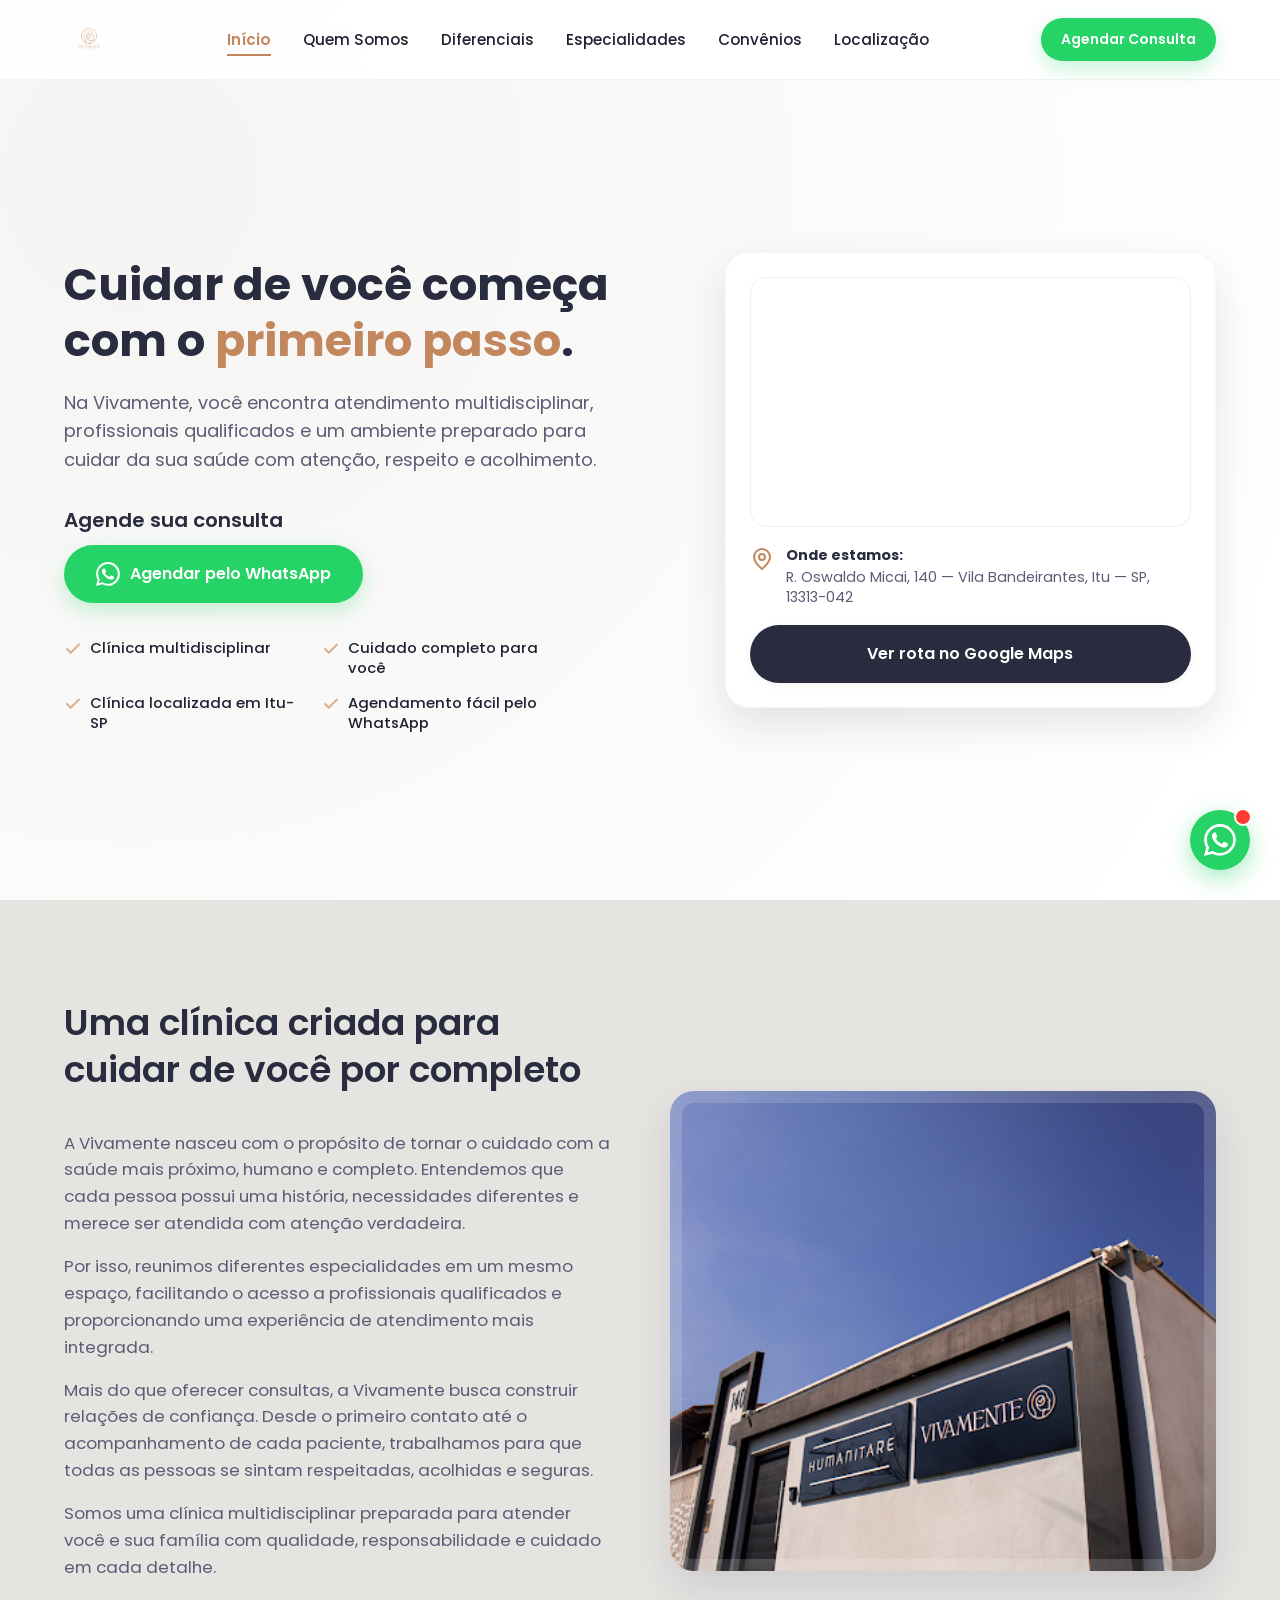
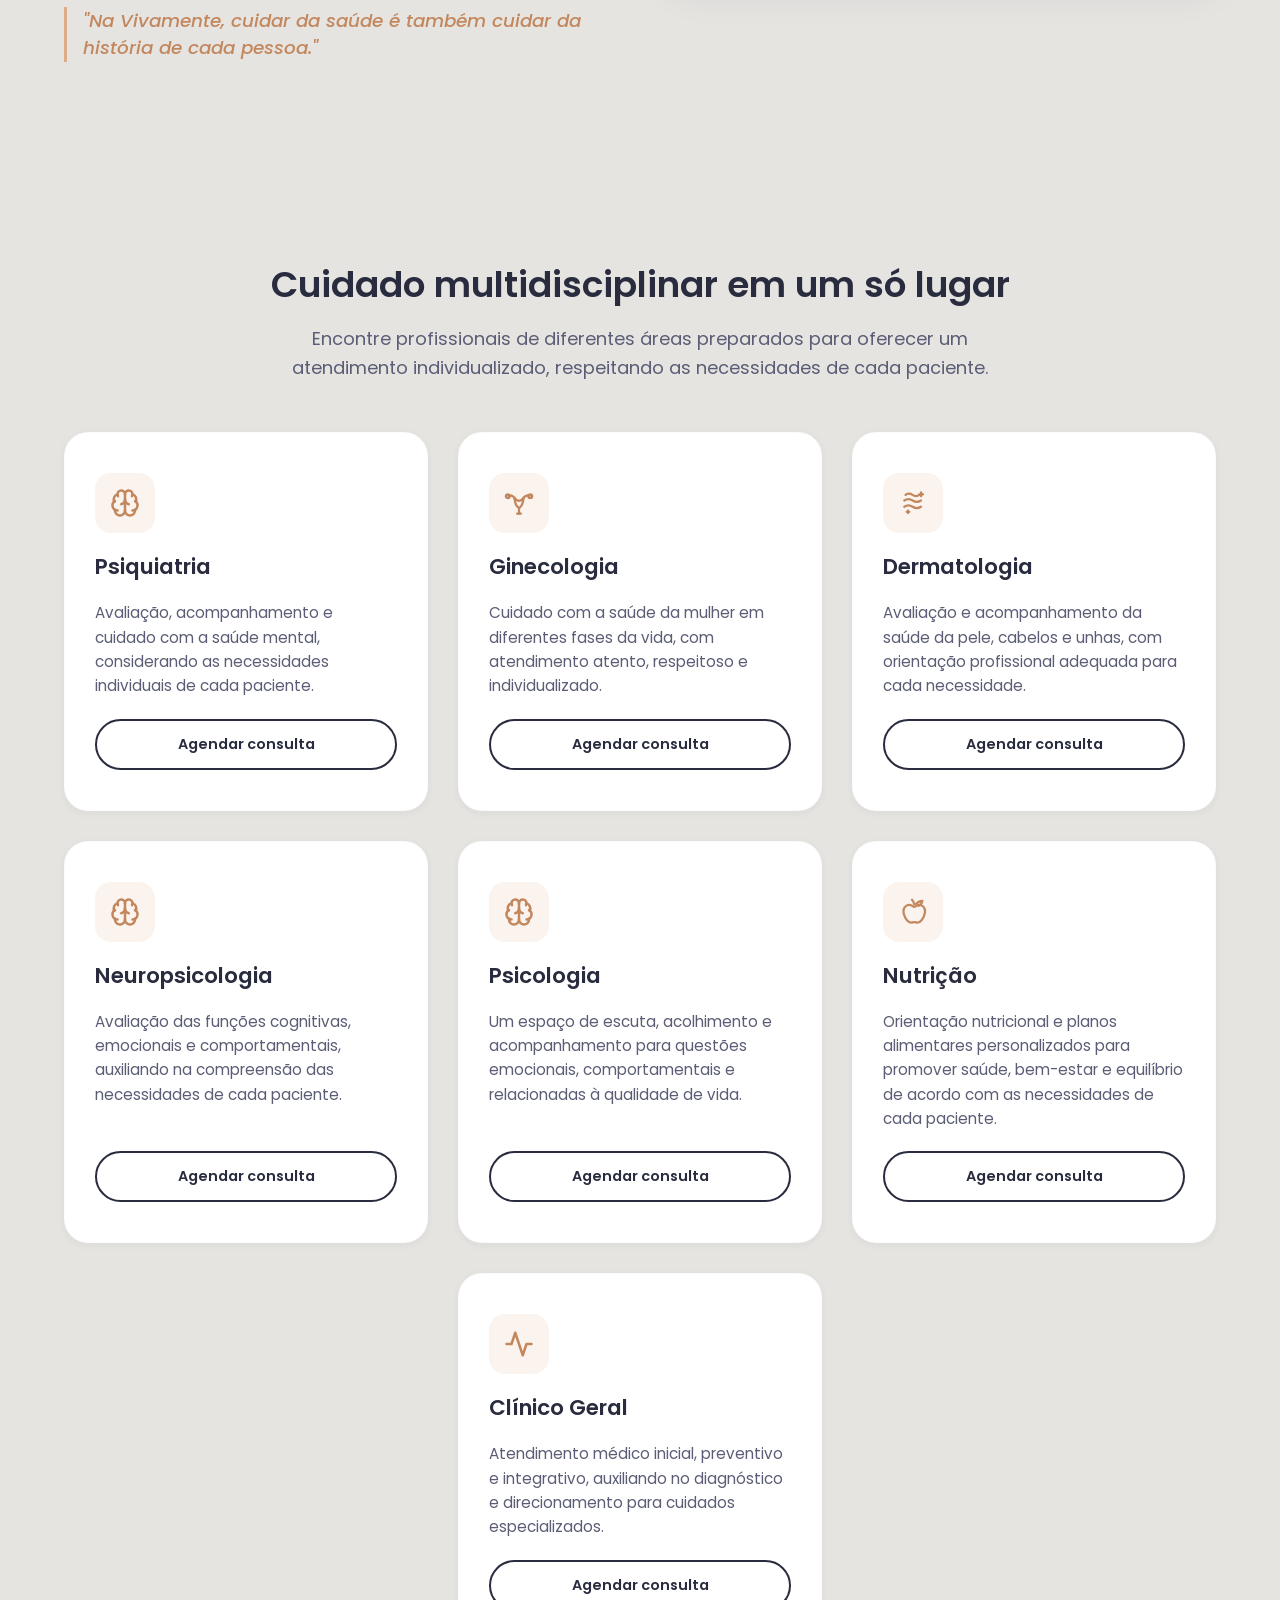
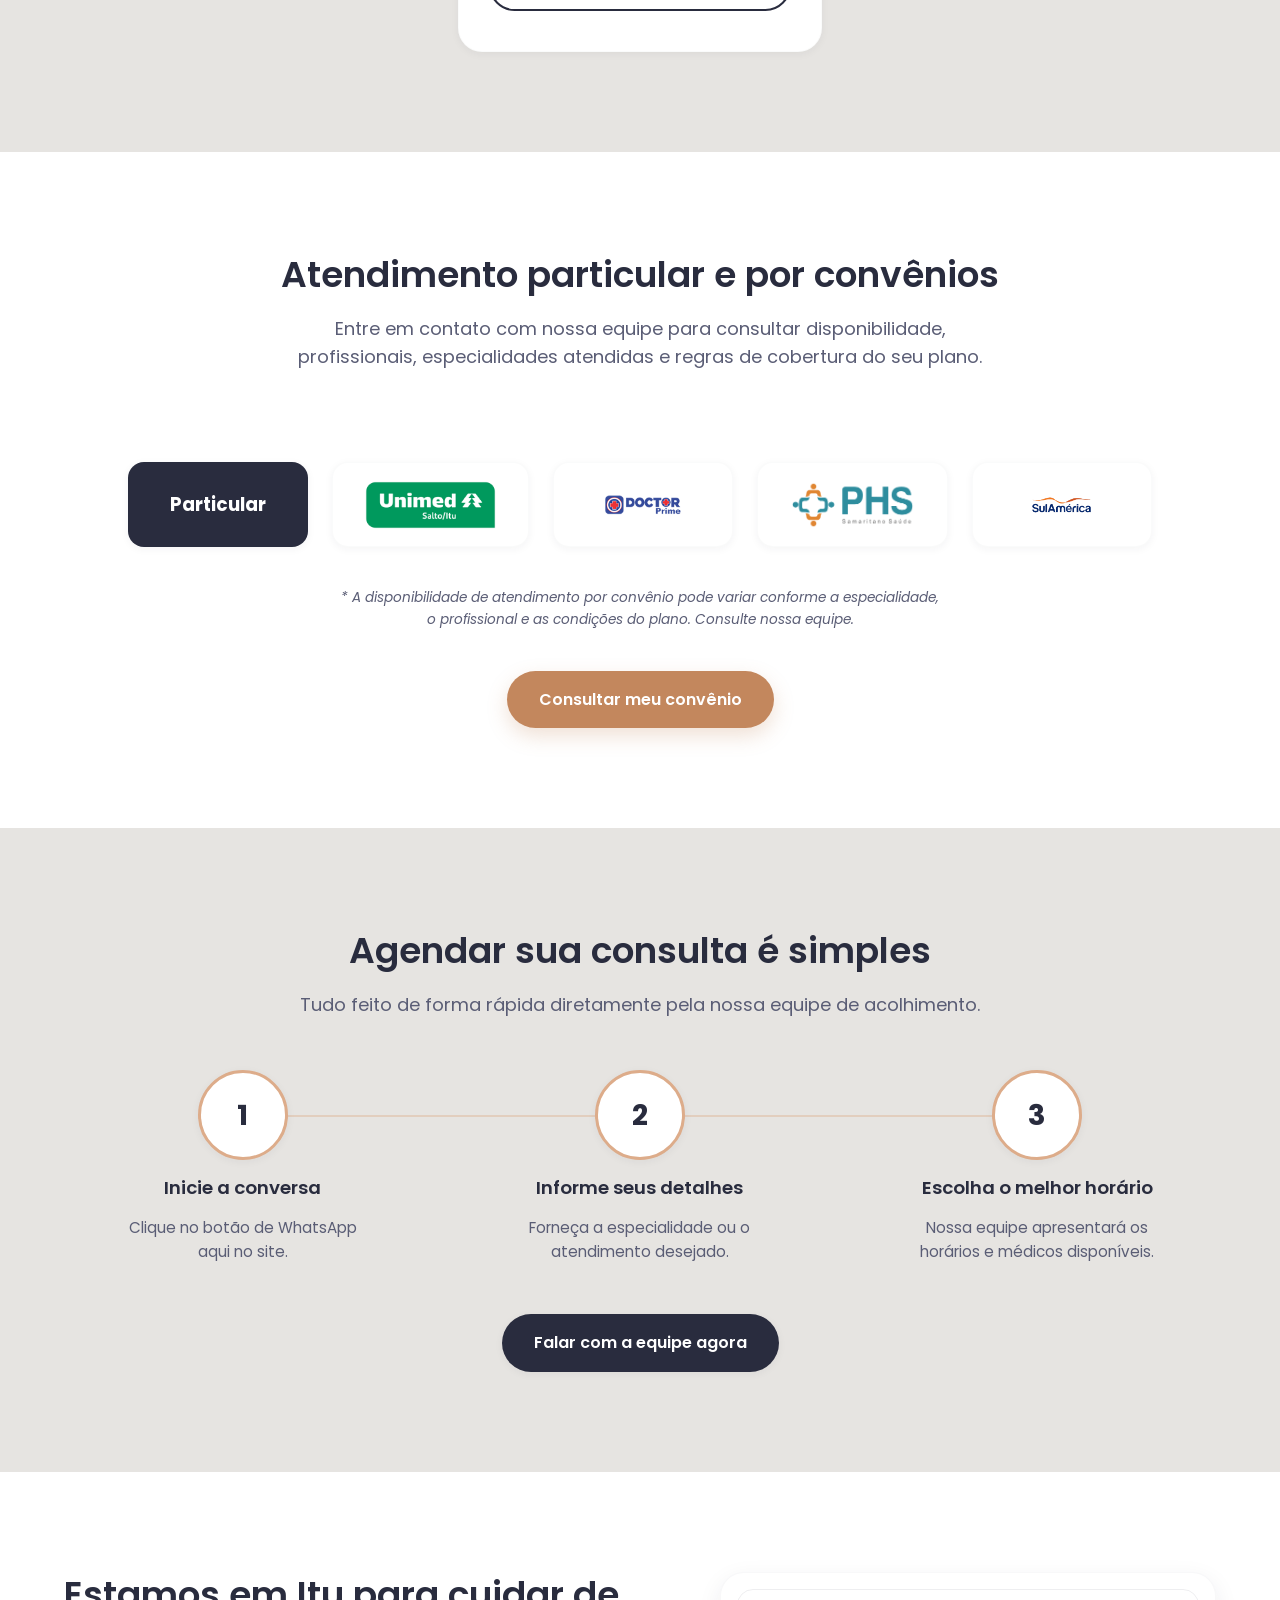
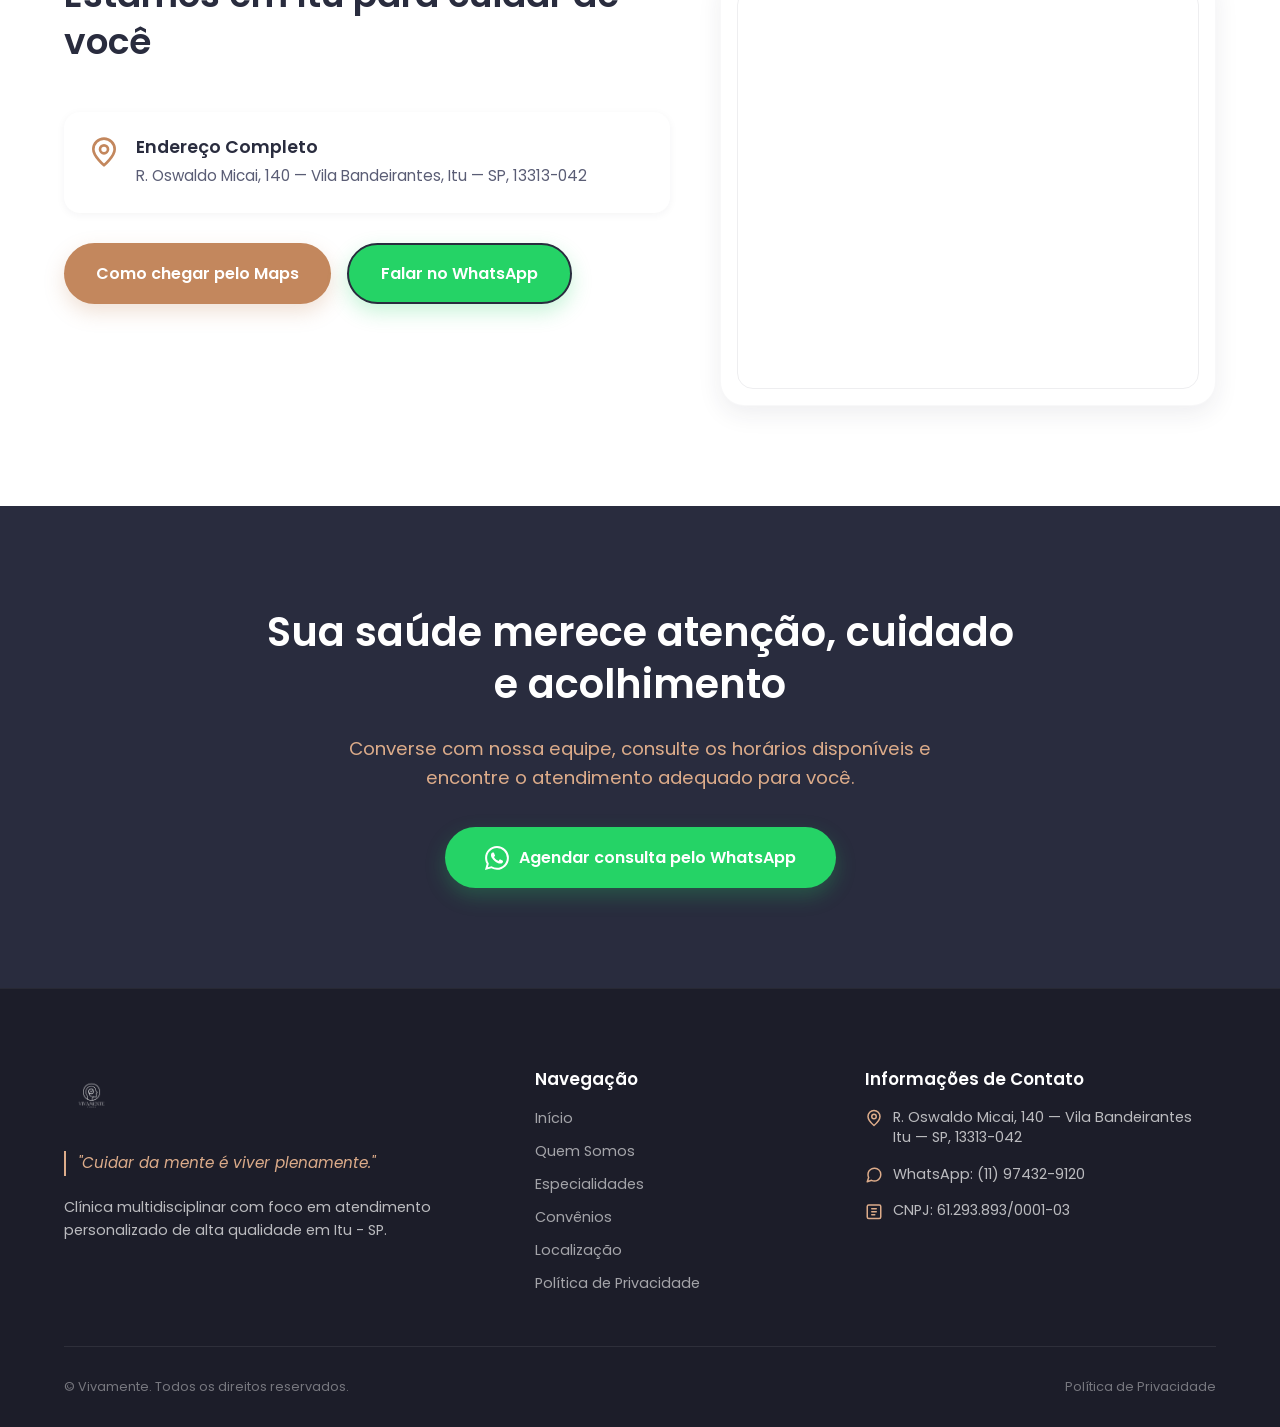
==== commit 0b9828f8: "Remove coverage legend box from index.html Removed the coverage legend box from the partner section." ====
--- a/index.html
+++ b/index.html
@@ -426,11 +426,6 @@
           <div class="partner-card" data-convenio="SulAmérica" data-cobertura="Psiquiatria e Dermatologia."><img src="assets/img/sulamerica-logo.png" alt="SulAmérica"></div>
         </div>
 
-        <!-- Caixa de Legenda de Cobertura do Convênio -->
-        <div id="convenio-legend" class="convenio-legend-box">
-          <p class="legend-placeholder">Clique em um convênio acima para ver quais especialidades são atendidas pelo seu plano.</p>
-        </div>
-        
         <p class="partners-notice">
           * A disponibilidade de atendimento por convênio pode variar conforme a especialidade, o profissional e as condições do plano. Consulte nossa equipe.
         </p>
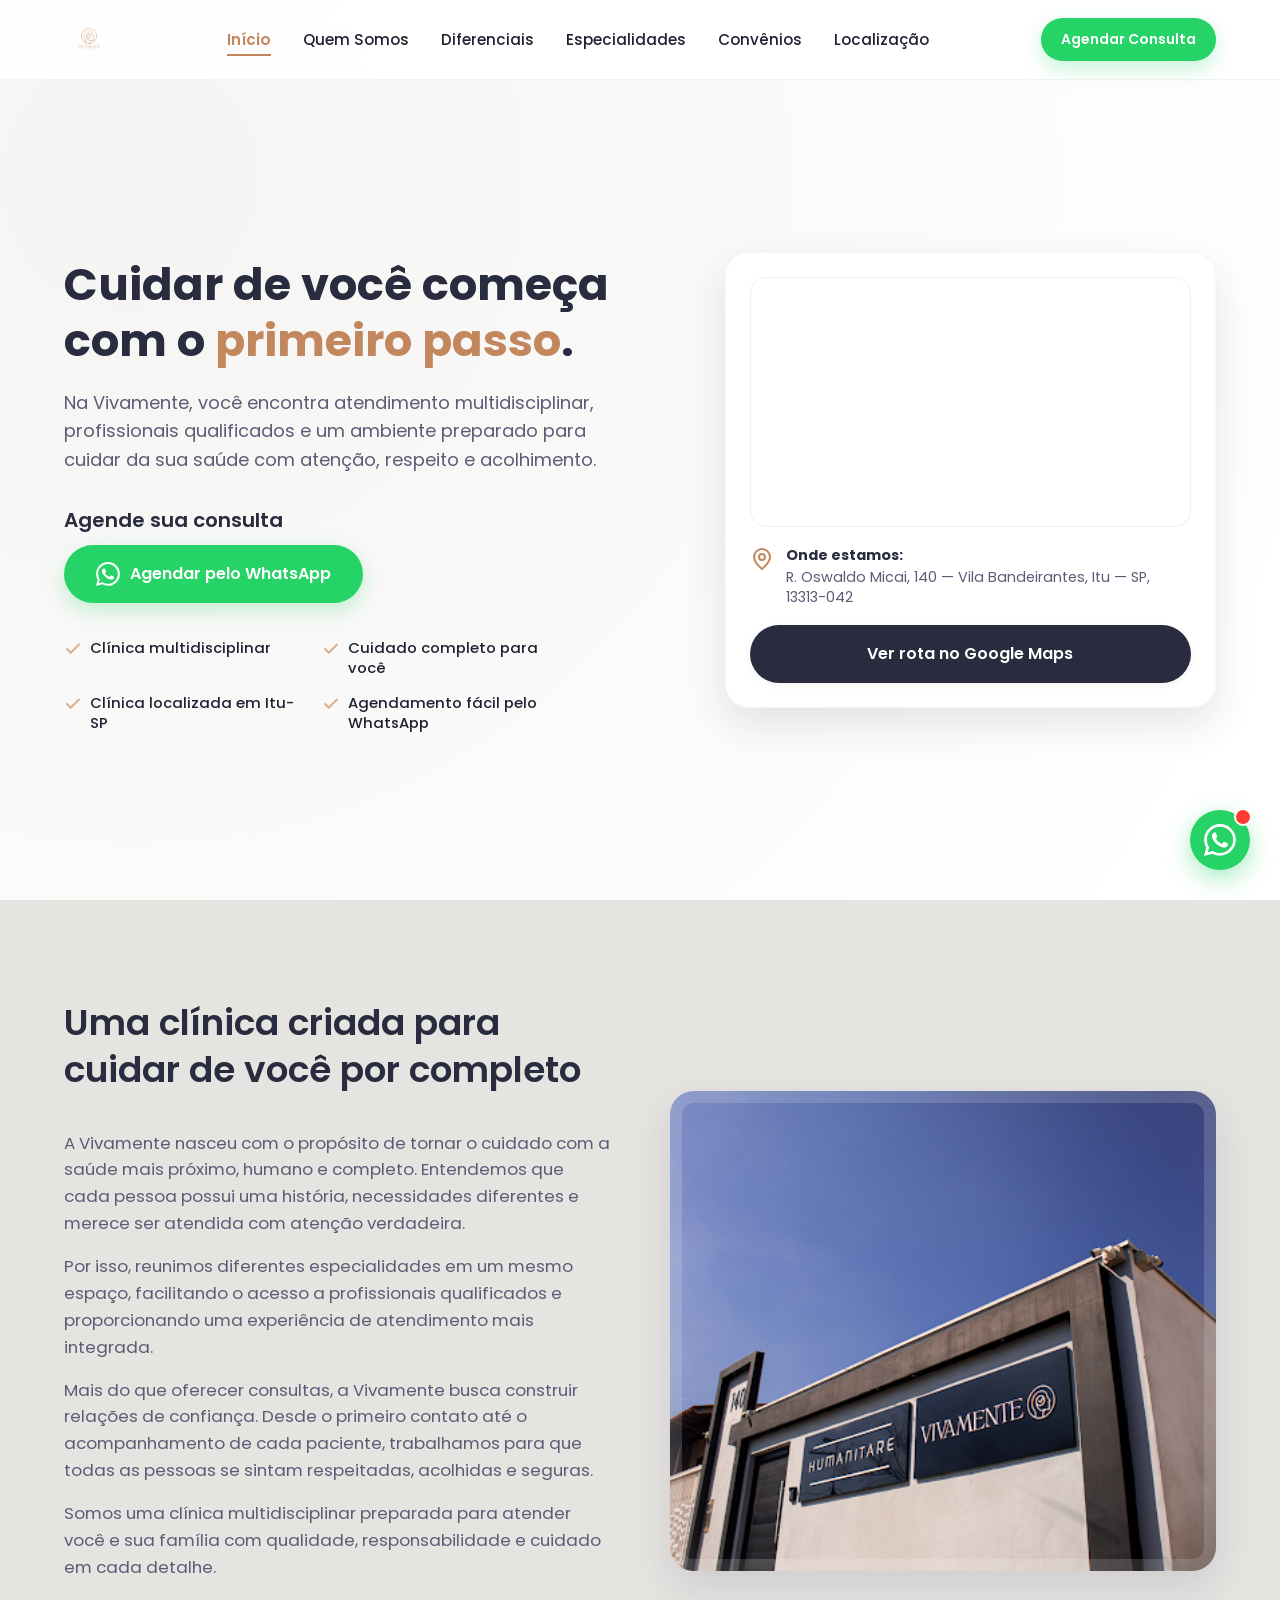
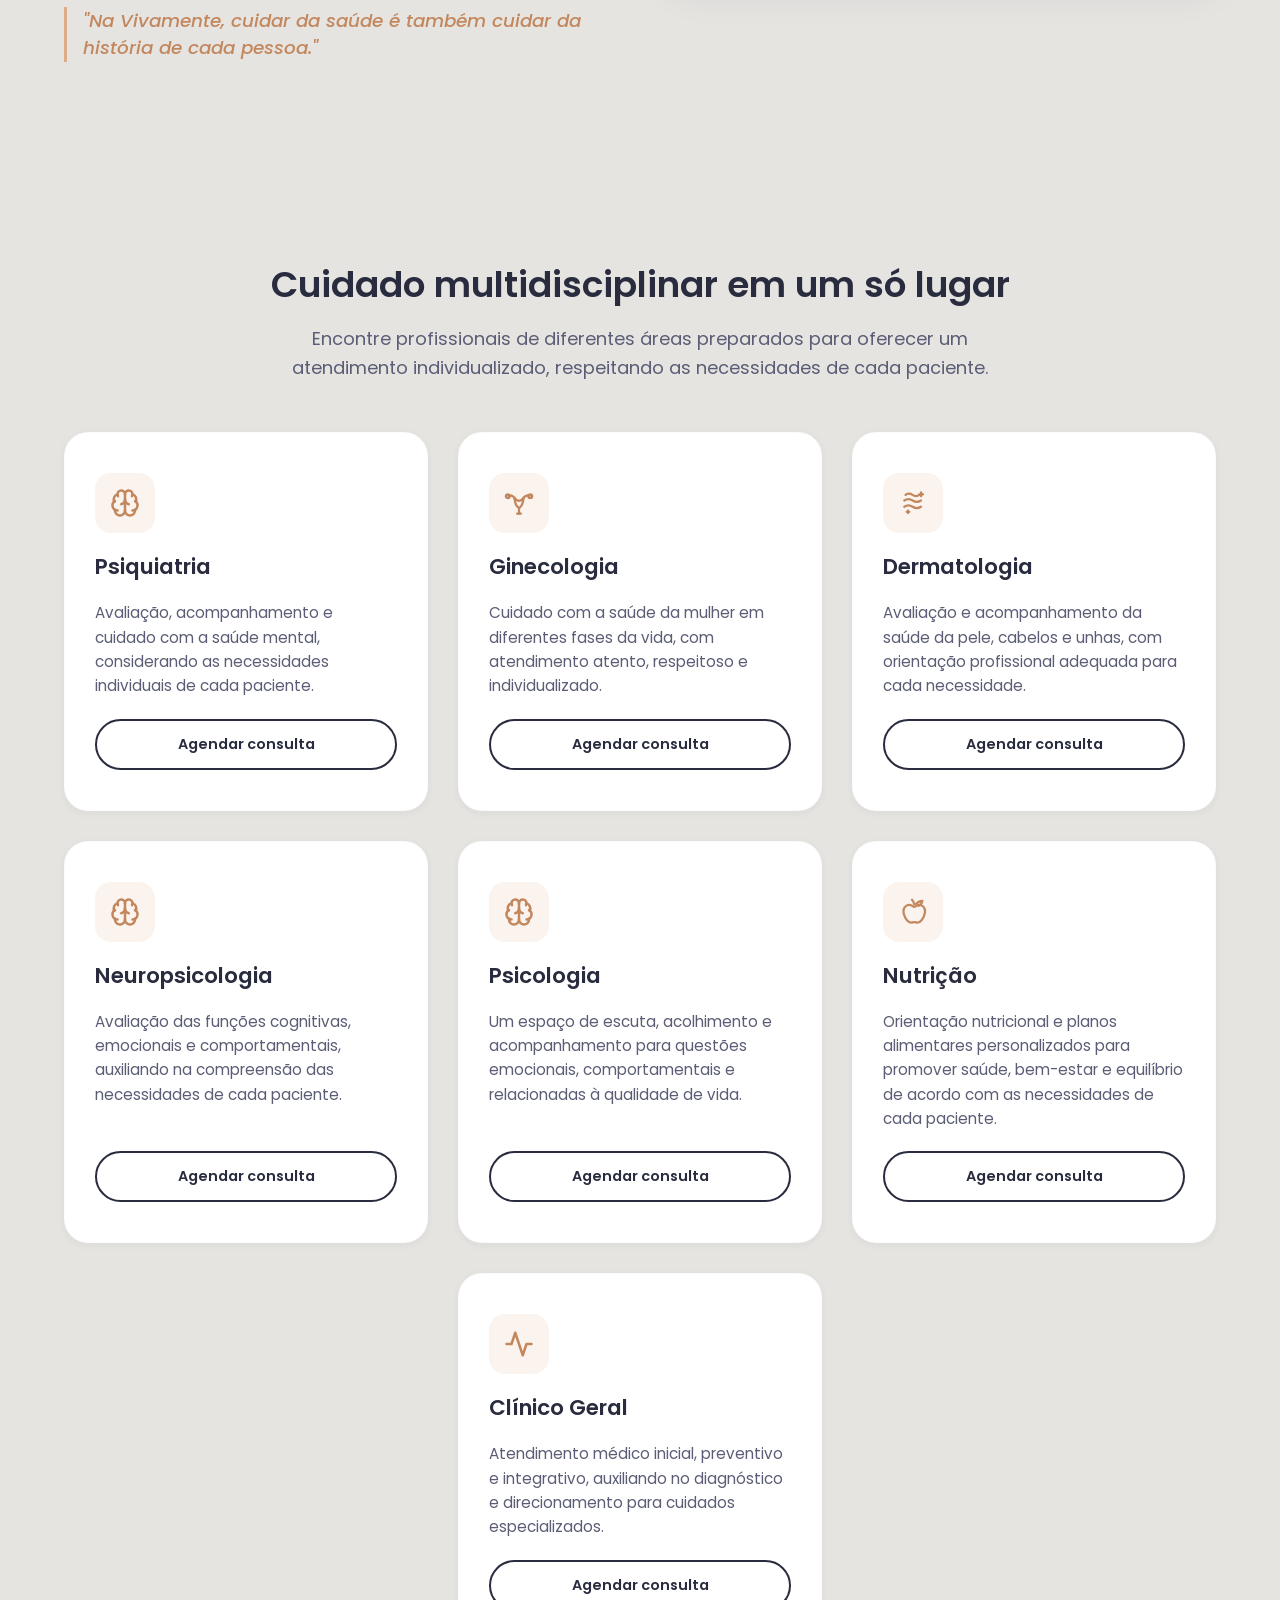
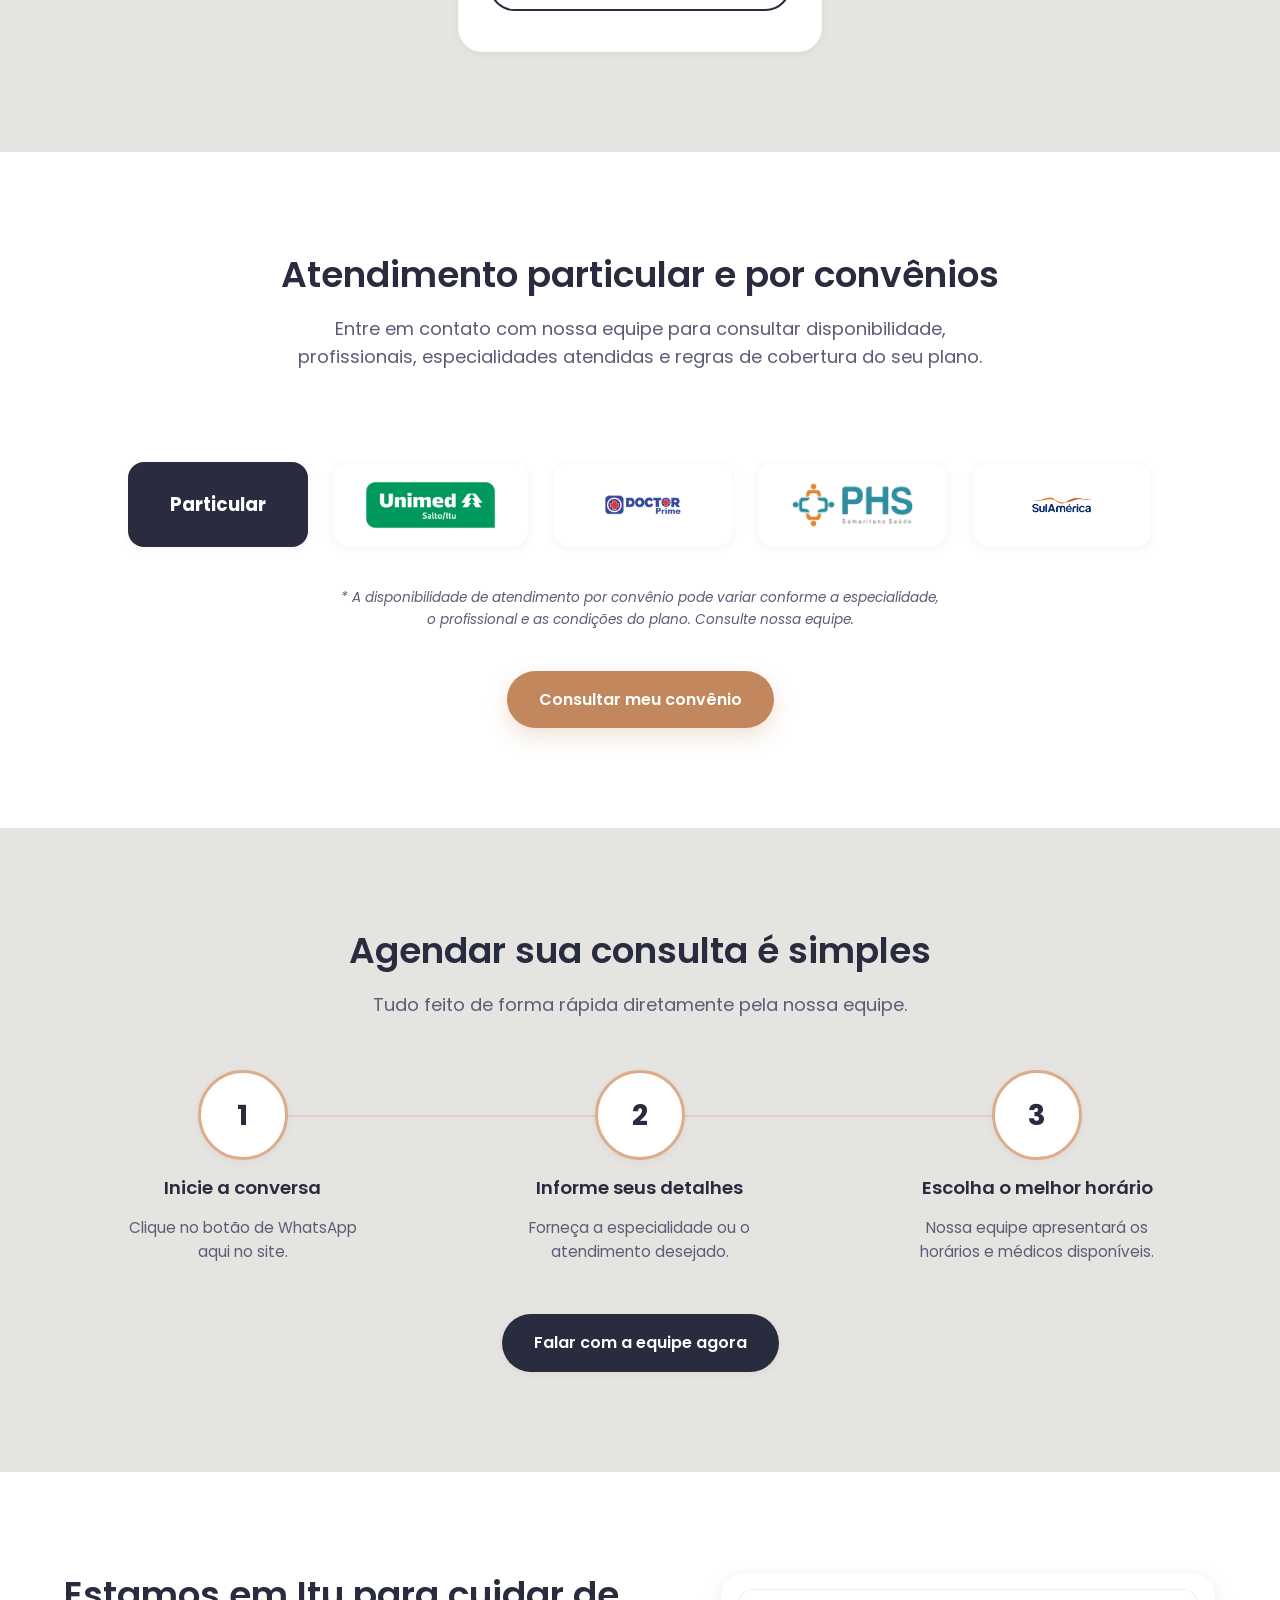
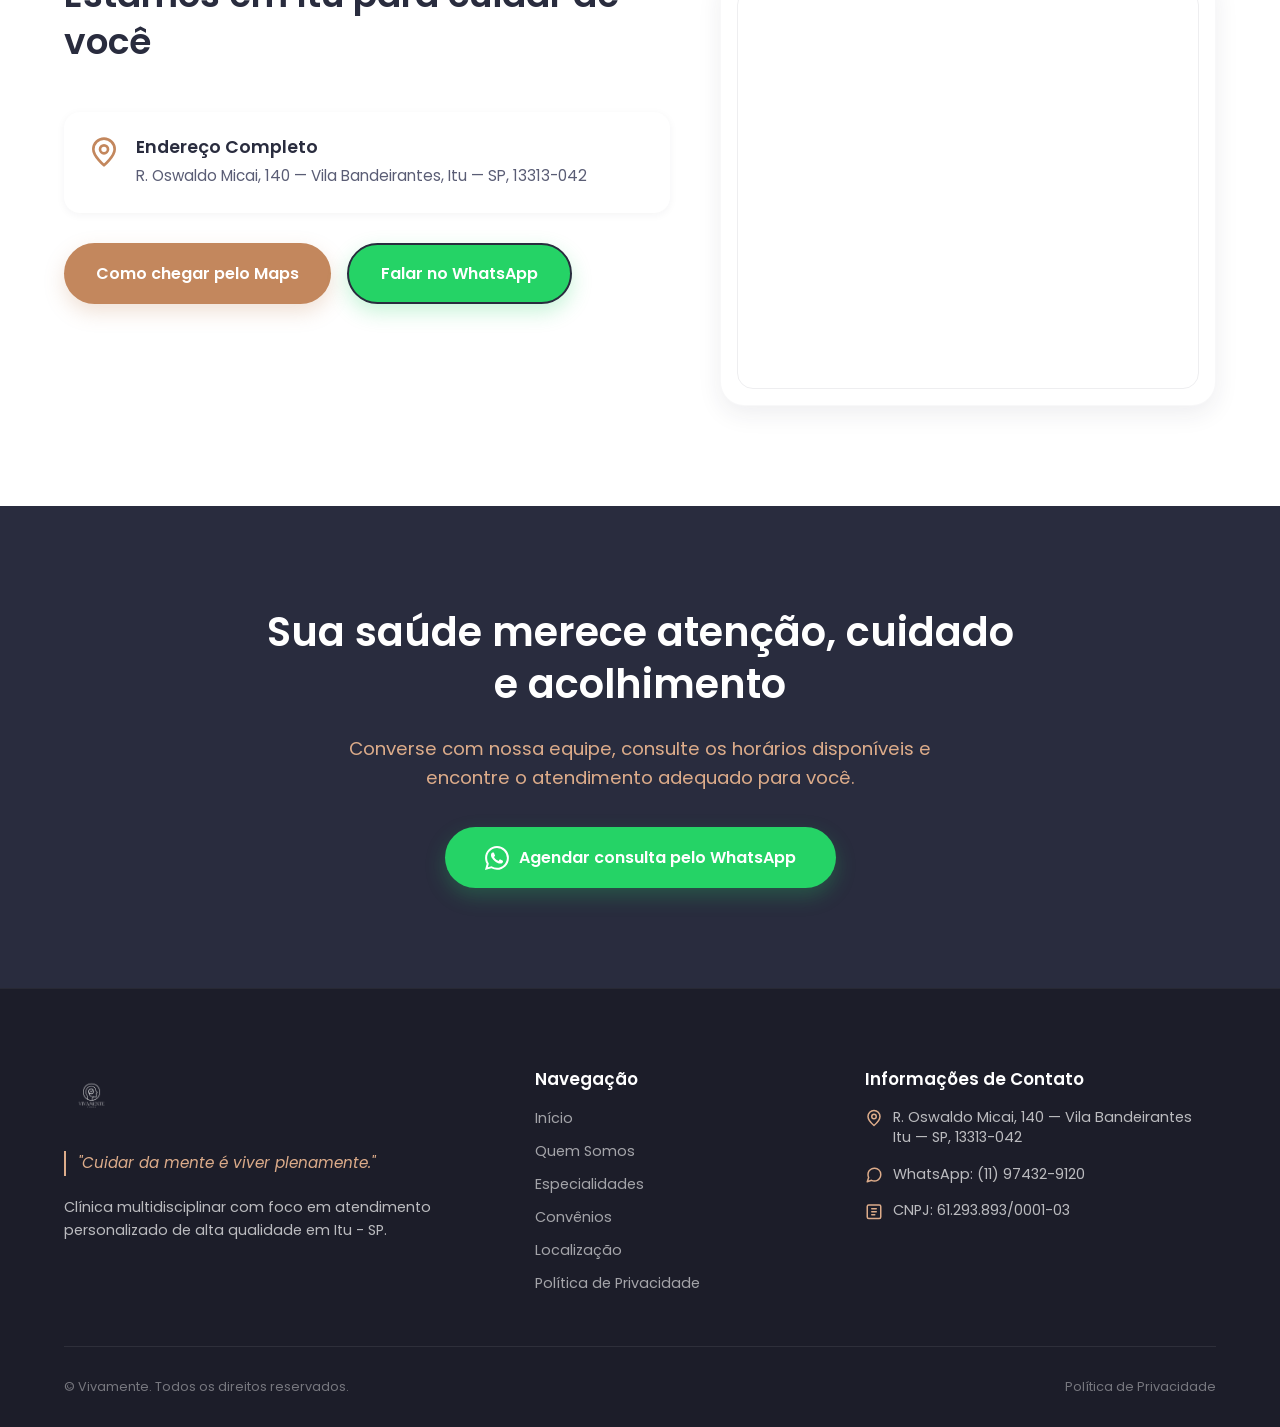
==== commit b392dc86: "Update index.html" ====
--- a/index.html
+++ b/index.html
@@ -445,7 +445,7 @@
   <section id="como-agendar" class="section-bg-beige">
     <div class="container">
       <h2>Agendar sua consulta é simples</h2>
-      <p class="section-subtitle">Tudo feito de forma rápida diretamente pela nossa equipe de acolhimento.</p>
+      <p class="section-subtitle">Tudo feito de forma rápida diretamente pela nossa equipe.</p>
       
       <div class="steps-container">
         <!-- Passo 1 -->
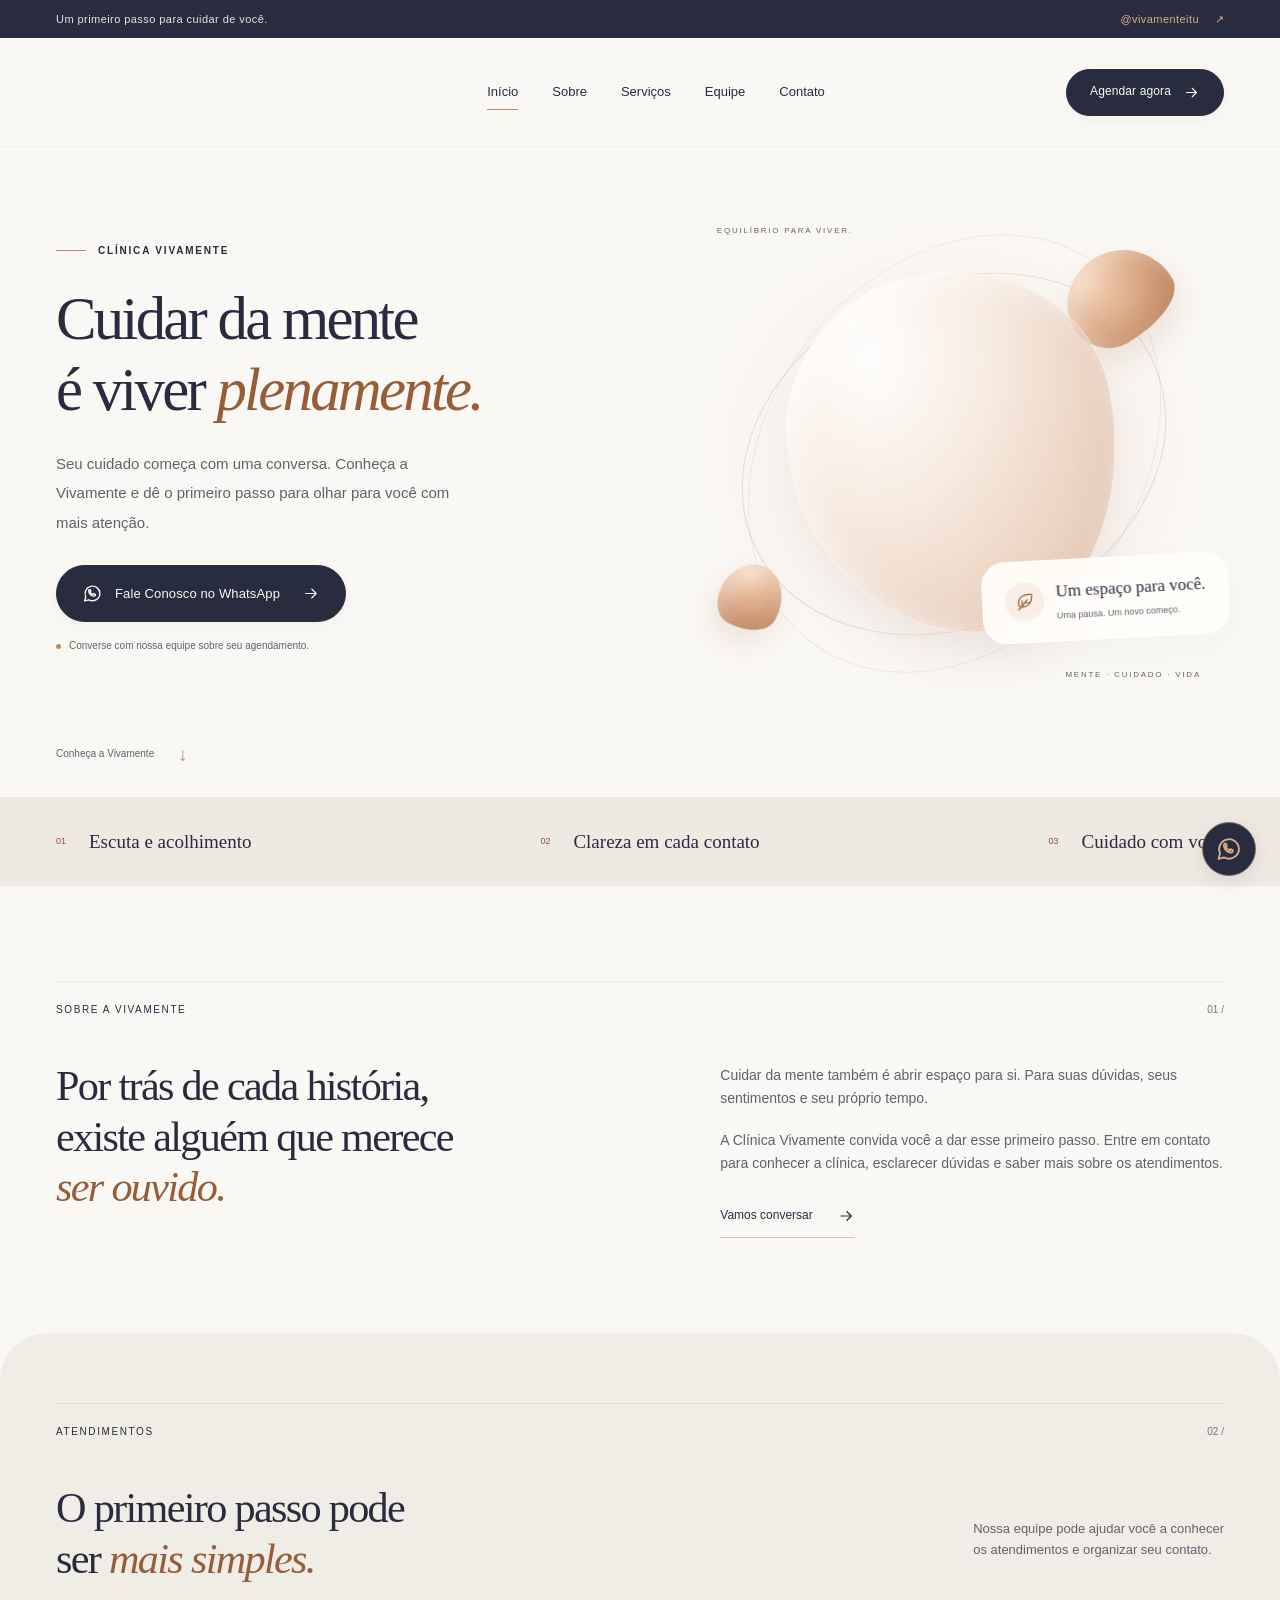
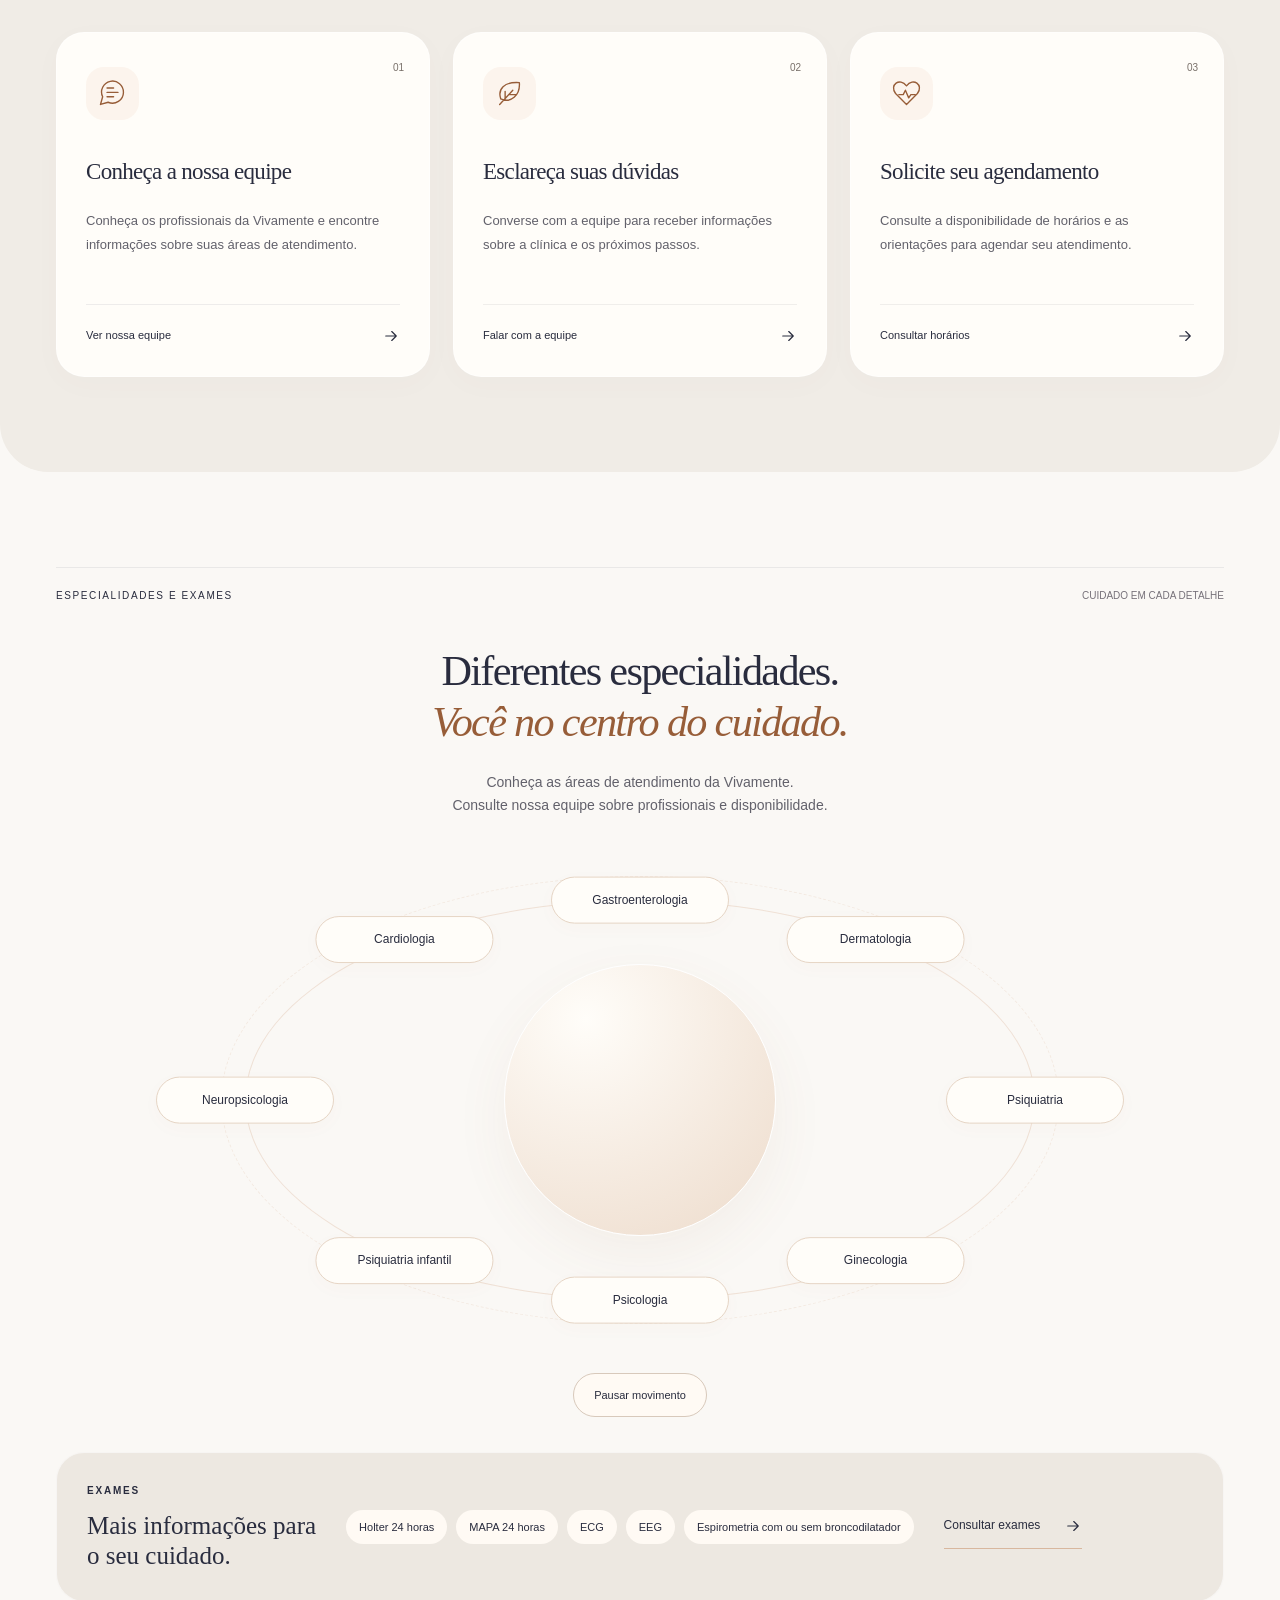
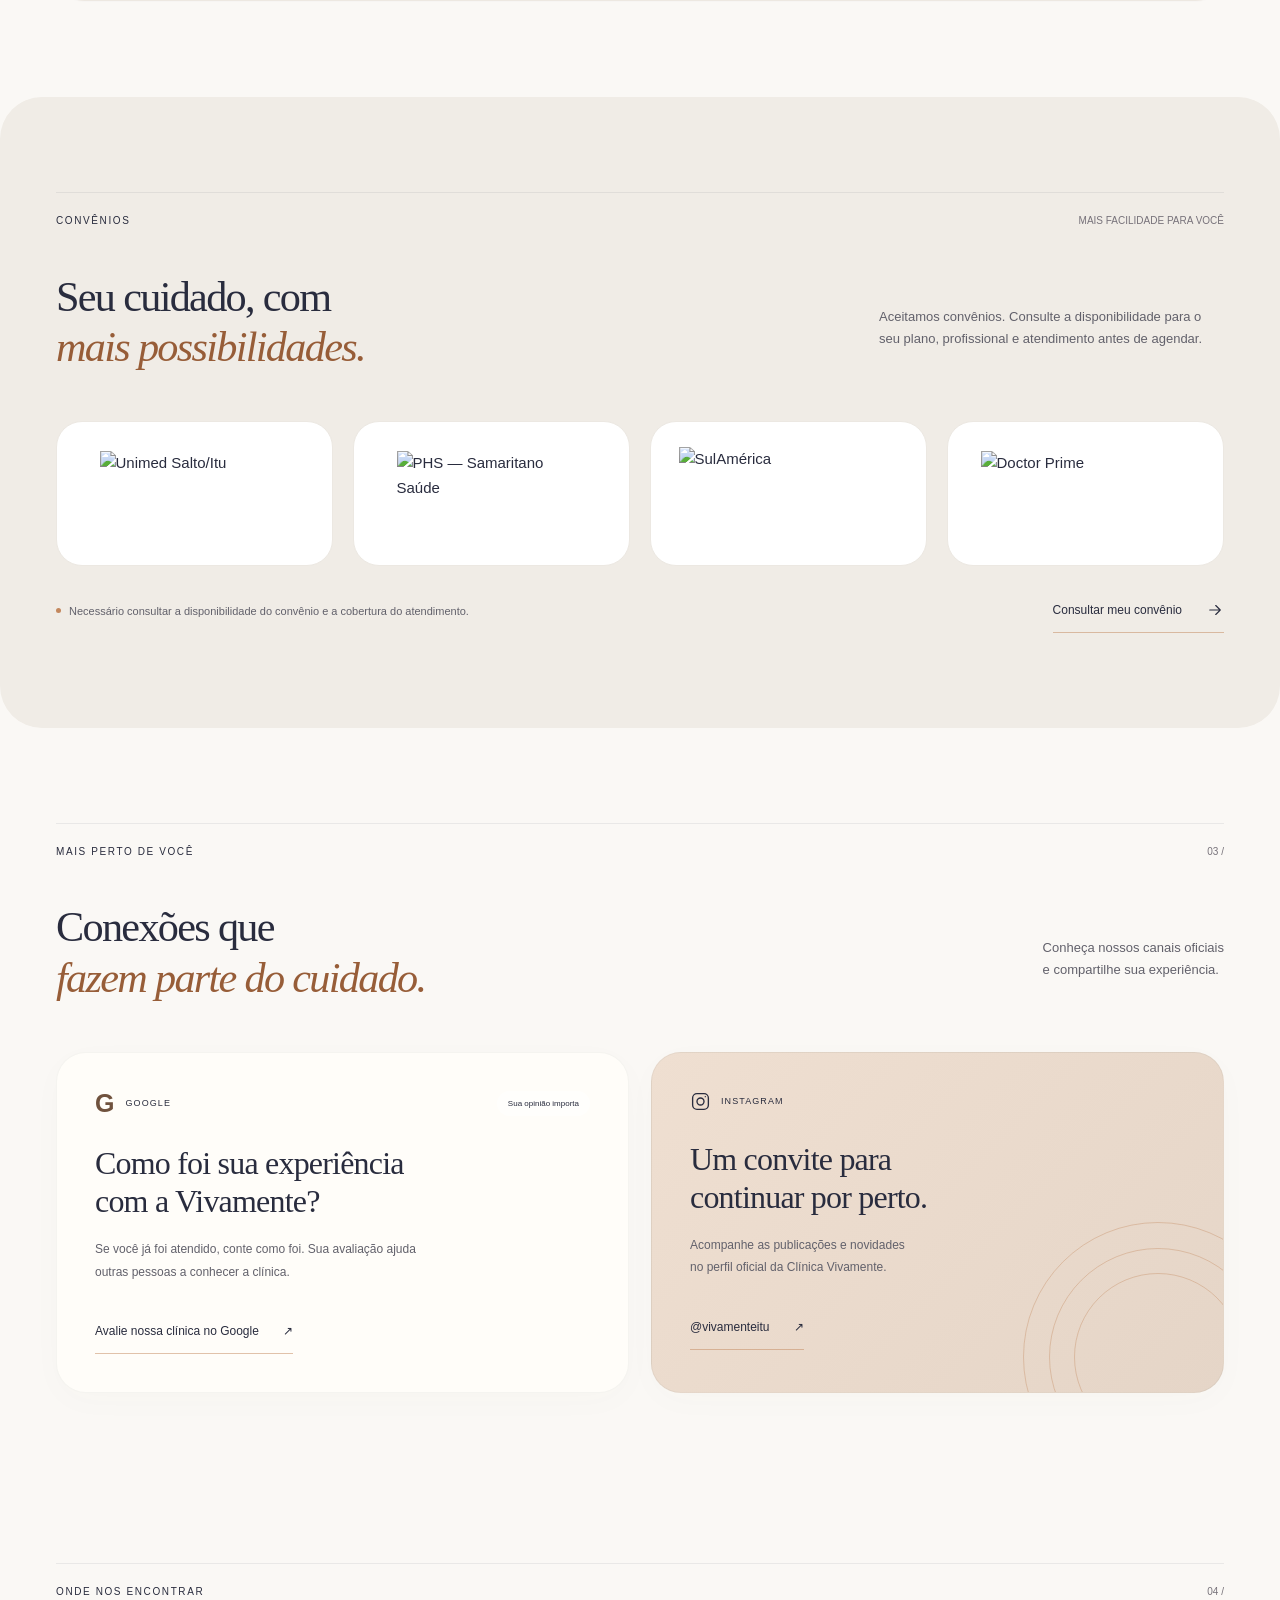
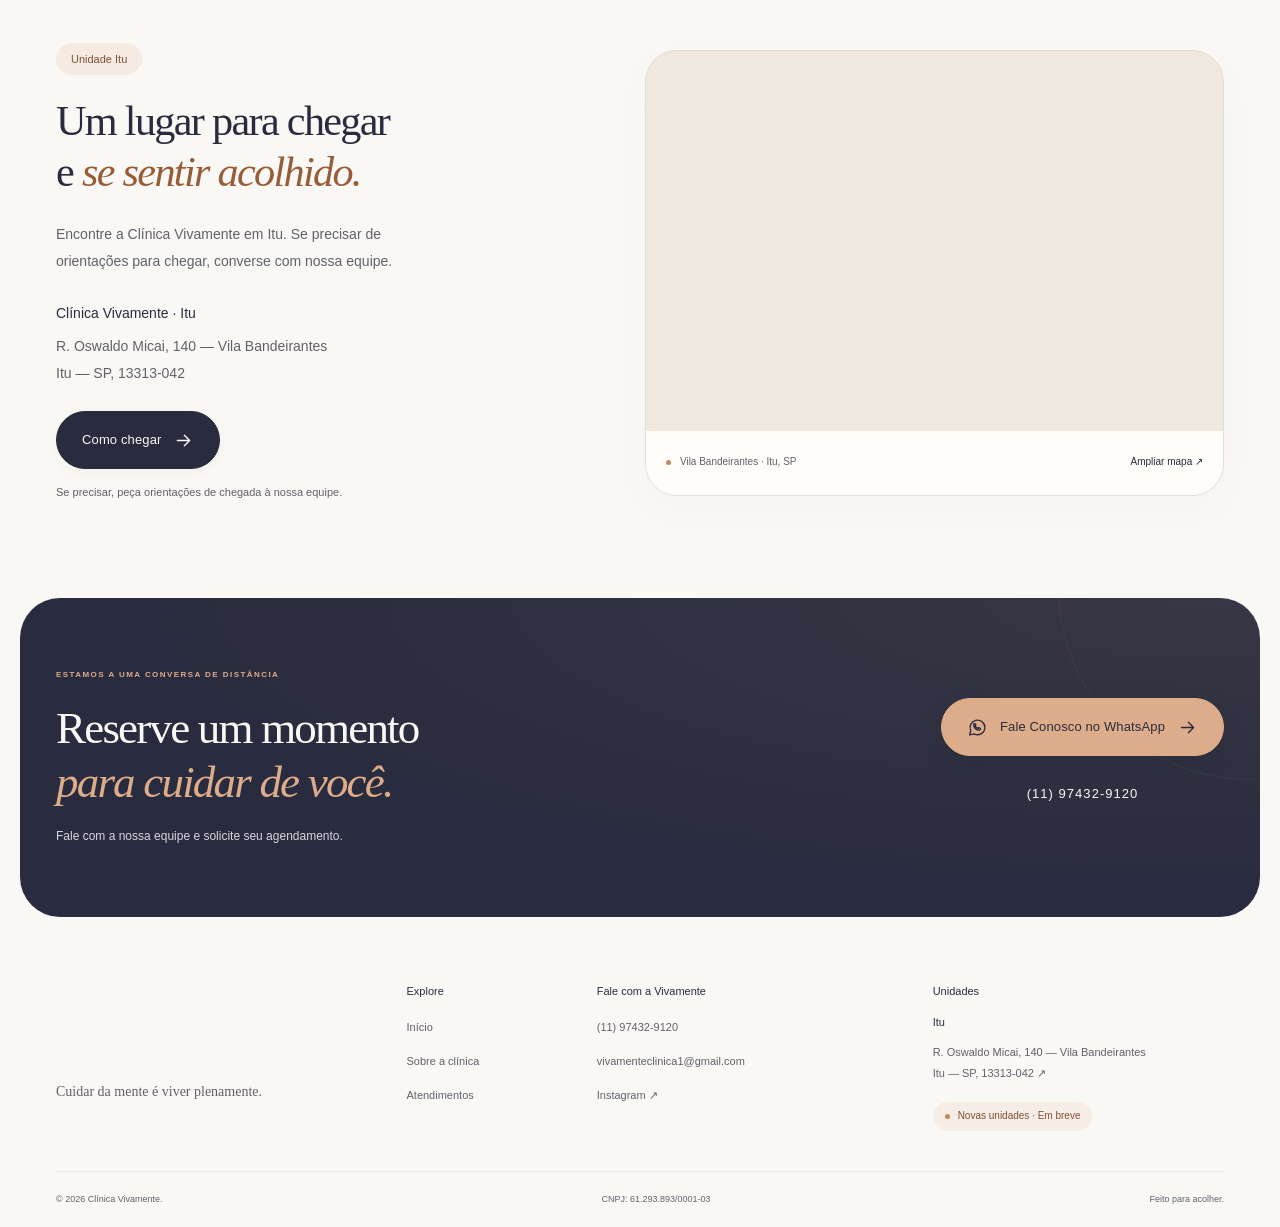
==== commit b2569fd2: "Add files via upload" ====
--- a/index.html
+++ b/index.html
@@ -2,676 +2,81 @@
 <html lang="pt-BR">
 <head>
   <meta charset="UTF-8">
-  <meta name="viewport" content="width=device-width, initial-scale=1.0">
-  <meta name="description" content="Atendimento multidisciplinar em Itu nas áreas de Psiquiatria, Ginecologia, Dermatologia, Neuropsicologia e Psicologia. Consulte horários e agende pelo WhatsApp.">
-  <meta name="keywords" content="Clínica multidisciplinar em Itu, Psiquiatra em Itu, Ginecologista em Itu, Dermatologista em Itu, Psicólogo em Itu, Neuropsicologia em Itu, Clínica particular em Itu, Clínica que atende convênio em Itu">
-  <meta name="author" content="Vivamente Clínica">
-  
-  <title>Vivamente | Clínica Multidisciplinar em Itu</title>
-  
-  <!-- Favicon -->
-  <link rel="icon" type="image/png" href="assets/img/logo.png">
-  
-  <!-- CSS Stylesheet -->
-  <link rel="stylesheet" href="assets/css/styles.css">
-  
-  <!-- Google Tag Manager (Inserir ID da conta nas tags reais) -->
-  <script>
-    (function(w,d,s,l,i){w[l]=w[l]||[];w[l].push({'gtm.start':
-    new Date().getTime(),event:'gtm.js'});var f=d.getElementsByTagName(s)[0],
-    j=d.createElement(s),dl=l!='dataLayer'?'&l='+l:'';j.async=true;j.src=
-    'https://www.googletagmanager.com/gtm.js?id='+i+dl;f.parentNode.insertBefore(j,f);
-    })(window,document,'script','dataLayer','GTM-XXXXXXX');
-  </script>
-  <!-- End Google Tag Manager -->
+  <meta name="viewport" content="width=device-width,initial-scale=1">
+  <meta name="theme-color" content="#292c3e">
+  <meta name="description" content="Clínica Vivamente. Cuidar da mente é viver plenamente. Conheça a clínica e fale com nossa equipe pelo WhatsApp.">
+  <title>Clínica Vivamente — Cuidar da mente é viver plenamente</title>
+  <link rel="icon" href="assets/logo.png" type="image/png">
+  <link rel="stylesheet" href="styles.css">
 </head>
 <body>
-  <!-- Google Tag Manager (noscript) -->
-  <noscript>
-    <iframe src="https://www.googletagmanager.com/ns.html?id=GTM-XXXXXXX" height="0" width="0" style="display:none;visibility:hidden"></iframe>
-  </noscript>
-  <!-- End Google Tag Manager (noscript) -->
-
-  <!-- HEADER -->
+  <svg class="icon-defs" xmlns="http://www.w3.org/2000/svg" aria-hidden="true"><defs>
+    <symbol id="arrow" viewBox="0 0 24 24"><path d="M5 12h14M13 6l6 6-6 6"/></symbol>
+    <symbol id="wa" viewBox="0 0 24 24"><path d="M20.5 11.7a8.5 8.5 0 0 1-12.6 7.5L3 20.5l1.3-4.8A8.5 8.5 0 1 1 20.5 11.7Z"/><path d="M8.5 7.5c-.6 0-1 1-.8 2 .5 2.7 2.7 4.9 5.4 5.5 1 .2 2-.3 2.1-.9l.1-1-2-1-.8 1c-1.6-.6-2.7-1.7-3.2-3.2l.9-.7-1-1.7Z"/></symbol>
+    <symbol id="leaf" viewBox="0 0 32 32"><path d="M25 6C11 5 5 12 8 21c9 4 18-3 17-15ZM7 26l12-13M12 21v-7M16 17h6"/></symbol>
+    <symbol id="chat" viewBox="0 0 32 32"><path d="M26 15a10 10 0 0 1-14 9L5 26l2-7A10 10 0 1 1 26 15Z"/><path d="M11 15h10M11 11h6M11 19h6"/></symbol>
+    <symbol id="heart" viewBox="0 0 32 32"><path d="m16 26-10-10C0 8 10 1 16 9 22 1 32 8 26 16Z"/><path d="M9 17h4l2-4 3 7 2-3h4"/></symbol>
+    <symbol id="instagram" viewBox="0 0 24 24"><rect x="3" y="3" width="18" height="18" rx="5"/><circle cx="12" cy="12" r="4"/><path d="M17.5 6.5h.01"/></symbol>
+    <symbol id="mail" viewBox="0 0 24 24"><rect x="3" y="5" width="18" height="14" rx="2"/><path d="m3 6 9 7 9-7"/></symbol>
+  </defs></svg>
+  <a class="skip" href="#conteudo">Pular para o conteúdo</a>
+  <div class="topline"><span>Um primeiro passo para cuidar de você.</span><a href="https://www.instagram.com/vivamenteitu" target="_blank" rel="noopener noreferrer" aria-label="Instagram da Clínica Vivamente (abre em nova aba)">@vivamenteitu <span aria-hidden="true">↗</span></a></div>
   <header class="header">
-    <div class="container">
-      <a href="#home" class="header-logo">
-        <img src="assets/img/logo.png" alt="Vivamente Logo">
-      </a>
-      
-      <button class="mobile-toggle" aria-label="Abrir menu de navegação">
-        <span></span>
-        <span></span>
-        <span></span>
-      </button>
-      
-      <ul class="nav-menu">
-        <li><a href="#home" class="nav-link active">Início</a></li>
-        <li><a href="#sobre" class="nav-link">Quem Somos</a></li>
-        <li><a href="#diferenciais" class="nav-link">Diferenciais</a></li>
-        <li><a href="#especialidades" class="nav-link">Especialidades</a></li>
-        <li><a href="#convenios" class="nav-link">Convênios</a></li>
-        <li><a href="#localizacao" class="nav-link">Localização</a></li>
-      </ul>
-      
-      <div class="header-cta">
-        <a href="https://wa.me/5511974329120?text=Olá!%20Encontrei%20a%20Vivamente%20pelo%20site%20e%20gostaria%20de%20obter%20informações%20para%20agendar%20uma%20consulta." 
-           class="btn btn-primary btn-whatsapp track-whatsapp" 
-           data-specialty="Cabeçalho">
-          Agendar Consulta
-        </a>
-      </div>
+    <div class="wrap nav-row">
+      <a class="brand" href="#inicio" aria-label="Clínica Vivamente — início"><img src="assets/logo.png" alt="Clínica Vivamente" width="1080" height="1080"></a>
+      <nav aria-label="Navegação principal"><a href="#inicio">Início</a><a href="#sobre">Sobre</a><a href="#servicos">Serviços</a><a href="equipe.html">Equipe</a><a href="#contato">Contato</a></nav>
+      <a class="button button-small" href="https://wa.me/5511974329120">Agendar agora <svg><use href="#arrow"/></svg></a>
     </div>
   </header>
-
-  <!-- HERO SECTION -->
-  <section id="home" class="hero">
-    <div class="container">
-      <div class="hero-grid">
-        
-        <!-- Text/CTA Side -->
-        <div class="hero-content">
-          <div class="hero-logo-wrapper">
-            
-          </div>
-          <h1>Cuidar de você começa com o <span class="highlight">primeiro passo</span>.</h1>
-          <p class="hero-description">
-            Na Vivamente, você encontra atendimento multidisciplinar, profissionais qualificados e um ambiente preparado para cuidar da sua saúde com atenção, respeito e acolhimento.
-          </p>
-          
-          <div class="hero-cta-box">
-            <h3>Agende sua consulta</h3>
-            <a href="https://wa.me/5511974329120?text=Olá!%20Encontrei%20a%20Vivamente%20pelo%20site%20e%20gostaria%20de%20obter%20informações%20para%20agendar%20uma%20consulta." 
-               class="btn btn-primary btn-whatsapp track-whatsapp" 
-               data-specialty="Hero">
-              <svg xmlns="http://www.w3.org/2000/svg" width="24" height="24" fill="currentColor" viewBox="0 0 16 16">
-                <path d="M13.601 2.326A7.85 7.85 0 0 0 7.994 0C3.627 0 .068 3.558.064 7.926c0 1.399.366 2.76 1.057 3.965L0 16l4.204-1.102a7.9 7.9 0 0 0 3.79.965h.004c4.368 0 7.926-3.558 7.93-7.93A7.9 7.9 0 0 0 13.6 2.326zM7.994 14.521a6.6 6.6 0 0 1-3.356-.92l-.24-.144-2.494.654.666-2.433-.156-.251a6.56 6.56 0 0 1-1.007-3.505c0-3.626 2.957-6.584 6.591-6.584a6.56 6.56 0 0 1 4.66 1.931 6.56 6.56 0 0 1 1.928 4.66c-.004 3.639-2.961 6.592-6.592 6.592m3.615-4.934c-.197-.099-1.17-.578-1.353-.646-.182-.065-.315-.099-.445.099-.133.197-.513.646-.627.775-.114.133-.232.148-.43.05-.197-.1-.836-.308-1.592-.985-.59-.525-.985-1.175-1.103-1.372-.114-.198-.011-.304.088-.403.087-.088.197-.232.296-.346.1-.114.133-.198.198-.33.065-.134.034-.248-.015-.347-.05-.099-.445-1.076-.612-1.47-.16-.389-.323-.335-.445-.34-.114-.007-.247-.007-.38-.007a.73.73 0 0 0-.529.247c-.182.198-.691.677-.691 1.654s.71 1.916.81 2.049c.098.133 1.394 2.132 3.383 2.992.47.205.84.326 1.129.418.475.152.904.129 1.246.08.38-.058 1.171-.48 1.338-.943.164-.464.164-.86.114-.943-.049-.084-.182-.133-.38-.232"/>
-              </svg>
-              Agendar pelo WhatsApp
-            </a>
-          </div>
-          
-          <div class="hero-trust-elements">
-            <div class="trust-item">
-              <svg viewBox="0 0 24 24" fill="none" stroke="currentColor" stroke-width="2.5" stroke-linecap="round" stroke-linejoin="round">
-                <polyline points="20 6 9 17 4 12"></polyline>
-              </svg>
-              Clínica multidisciplinar
-            </div>
-            <div class="trust-item">
-              <svg viewBox="0 0 24 24" fill="none" stroke="currentColor" stroke-width="2.5" stroke-linecap="round" stroke-linejoin="round">
-                <polyline points="20 6 9 17 4 12"></polyline>
-              </svg>
-              Cuidado completo para você
-            </div>
-            <div class="trust-item">
-              <svg viewBox="0 0 24 24" fill="none" stroke="currentColor" stroke-width="2.5" stroke-linecap="round" stroke-linejoin="round">
-                <polyline points="20 6 9 17 4 12"></polyline>
-              </svg>
-              Clínica localizada em Itu-SP
-            </div>
-            <div class="trust-item">
-              <svg viewBox="0 0 24 24" fill="none" stroke="currentColor" stroke-width="2.5" stroke-linecap="round" stroke-linejoin="round">
-                <polyline points="20 6 9 17 4 12"></polyline>
-              </svg>
-              Agendamento fácil pelo WhatsApp
-            </div>
-          </div>
-        </div>
-        
-        <!-- Map Card Side -->
-        <div class="hero-map-card">
-          <div class="map-container">
-            <iframe 
-              src="https://www.google.com/maps/embed?pb=!1m18!1m12!1m3!1d3663.7845665814523!2d-47.3069418!3d-23.270425!2m3!1f0!2f0!3f0!3m2!1i1024!2i768!4f13.1!3m3!1m2!1s0x94cf5aa15db0eb2b%3A0xc07a9b08f4c02996!2sR.%20Oswaldo%20Micai%2C%20140%20-%20Vila%20Bandeirantes%2C%20Itu%20-%20SP%2C%2013313-042!5e0!3m2!1spt-BR!2sbr!4v1700000000000!5m2!1spt-BR!2sbr" 
-              allowfullscreen="" 
-              loading="lazy" 
-              referrerpolicy="no-referrer-when-downgrade"
-              title="Mapa de localização Vivamente">
-            </iframe>
-          </div>
-          <div class="map-address">
-            <svg viewBox="0 0 24 24" fill="none" stroke="currentColor" stroke-width="2" stroke-linecap="round" stroke-linejoin="round">
-              <path d="M12 2a8 8 0 0 0-8 8c0 5.25 8 12 8 12s8-6.75 8-12a8 8 0 0 0-8-8z"></path>
-              <circle cx="12" cy="10" r="3"></circle>
-            </svg>
-            <p>
-              <strong>Onde estamos:</strong>
-              R. Oswaldo Micai, 140 — Vila Bandeirantes, Itu — SP, 13313-042
-            </p>
-          </div>
-          <a href="https://www.google.com/maps/search/?api=1&query=R.+Oswaldo+Micai%2C+140+-+Vila+Bandeirantes%2C+Itu+-+SP%2C+13313-042" 
-             target="_blank" 
-             class="btn btn-secondary track-maps">
-            Ver rota no Google Maps
-          </a>
-        </div>
-        
+  <main id="conteudo">
+    <section class="hero wrap" id="inicio" aria-labelledby="hero-title">
+      <div class="hero-copy">
+        <div class="eyebrow"><span class="tiny-line"></span> CLÍNICA VIVAMENTE</div>
+        <h1 id="hero-title">Cuidar da mente<br>é viver <em>plenamente.</em></h1>
+        <p class="intro">Seu cuidado começa com uma conversa. Conheça a Vivamente e dê o primeiro passo para olhar para você com mais atenção.</p>
+        <a class="button" href="https://wa.me/5511974329120"><svg><use href="#wa"/></svg> Fale Conosco no WhatsApp <svg class="end-arrow"><use href="#arrow"/></svg></a>
+        <p class="hero-note"><span class="note-dot"></span> Converse com nossa equipe sobre seu agendamento.</p>
       </div>
-    </div>
-  </section>
-
-  <!-- QUEM SOMOS SECTION -->
-  <section id="sobre" class="section-bg-beige">
-    <div class="container">
-      <div class="about-grid">
-        
-        <!-- Storytelling content -->
-        <div class="about-content">
-          <h2>Uma clínica criada para cuidar de você por completo</h2>
-          <div class="about-text">
-            <p>
-              A Vivamente nasceu com o propósito de tornar o cuidado com a saúde mais próximo, humano e completo. Entendemos que cada pessoa possui uma história, necessidades diferentes e merece ser atendida com atenção verdadeira.
-            </p>
-            <p>
-              Por isso, reunimos diferentes especialidades em um mesmo espaço, facilitando o acesso a profissionais qualificados e proporcionando uma experiência de atendimento mais integrada.
-            </p>
-            <p>
-              Mais do que oferecer consultas, a Vivamente busca construir relações de confiança. Desde o primeiro contato até o acompanhamento de cada paciente, trabalhamos para que todas as pessoas se sintam respeitadas, acolhidas e seguras.
-            </p>
-            <p>
-              Somos uma clínica multidisciplinar preparada para atender você e sua família com qualidade, responsabilidade e cuidado em cada detalhe.
-            </p>
-            <p class="about-quote">
-              "Na Vivamente, cuidar da saúde é também cuidar da história de cada pessoa."
-            </p>
-          </div>
-        </div>
-        
-        <!-- Imagery composition -->
-        <div class="about-image-wrapper">
-          <img src="assets\img\quem-somos-banner.webp" alt="Ambiente acolhedor e atendimento integrado Vivamente" class="about-image">
-        </div>
-        
+      <div class="hero-art" aria-hidden="true">
+        <span class="art-caption top-caption">EQUILÍBRIO PARA VIVER.</span>
+        <div class="orbit orbit-one"></div><div class="orbit orbit-two"></div>
+        <div class="pebble pebble-back"></div><div class="pebble pebble-front"></div>
+        <div class="glass-sphere"><div class="sphere-logo"><img src="assets/logo.png" alt="" width="1080" height="1080"></div></div>
+        <div class="art-note"><span class="note-icon"><svg><use href="#leaf"/></svg></span><div>Um espaço para você.<small>Uma pausa. Um novo começo.</small></div></div>
+        <span class="art-caption bottom-caption">MENTE · CUIDADO · VIDA</span>
       </div>
-    </div>
-  </section>
-
-  <!-- ESPECIALIDADES SECTION -->
-  <section id="especialidades" class="section-bg-beige">
-    <div class="container">
-      <h2>Cuidado multidisciplinar em um só lugar</h2>
-      <p class="section-subtitle">
-        Encontre profissionais de diferentes áreas preparados para oferecer um atendimento individualizado, respeitando as necessidades de cada paciente.
-      </p>
-      
-      <div class="specs-grid">
-        
-        <!-- Psiquiatria -->
-        <div class="spec-card">
-          <div class="spec-icon-wrapper">
-            <!-- Brain / Wellness Icon -->
-              <svg xmlns="http://www.w3.org/2000/svg" width="24" height="24" viewBox="0 0 24 24" fill="none" stroke="currentColor" stroke-width="2" stroke-linecap="round" stroke-linejoin="round" class="lucide lucide-brain-icon lucide-brain"><path d="M12 18V5"/><path d="M15 13a4.17 4.17 0 0 1-3-4 4.17 4.17 0 0 1-3 4"/><path d="M17.598 6.5A3 3 0 1 0 12 5a3 3 0 1 0-5.598 1.5"/><path d="M17.997 5.125a4 4 0 0 1 2.526 5.77"/>
-                  <path d="M18 18a4 4 0 0 0 2-7.464"/>
-                    <path d="M19.967 17.483A4 4 0 1 1 12 18a4 4 0 1 1-7.967-.517"/>
-                    <path d="M6 18a4 4 0 0 1-2-7.464"/>
-                  <path d="M6.003 5.125a4 4 0 0 0-2.526 5.77"/>
-              </svg>
-          </div>
-          <h3>Psiquiatria</h3>
-          <p>Avaliação, acompanhamento e cuidado com a saúde mental, considerando as necessidades individuais de cada paciente.</p>
-          <a href="https://wa.me/5511974329120?text=Olá!%20Encontrei%20a%20Vivamente%20pelo%20site%20e%20gostaria%20de%20obter%20informações%20para%20agendar%20uma%20consulta%20de%20Psiquiatria." 
-             class="btn btn-outline track-whatsapp" 
-             data-specialty="Psiquiatria">
-            Agendar consulta
-          </a>
-        </div>
-        
-<!-- Ginecologia -->
-<div class="spec-card">
-  <div class="spec-icon-wrapper">
-    <!-- Uterus / Gynecology Icon -->
-    <svg
-      viewBox="0 0 24 24"
-      fill="none"
-      stroke="currentColor"
-      stroke-width="1.8"
-      stroke-linecap="round"
-      stroke-linejoin="round"
-      aria-hidden="true"
-    >
-      <!-- Tubas uterinas -->
-      <path d="M9 8.5C7.2 6.2 5.4 5.5 3.5 6.2" />
-      <path d="M15 8.5c1.8-2.3 3.6-3 5.5-2.3" />
-
-      <!-- Ovários -->
-      <circle cx="3" cy="6.5" r="1.5" />
-      <circle cx="21" cy="6.5" r="1.5" />
-
-      <!-- Parte superior do útero -->
-      <path d="M8.5 8.5c1 1.1 2.2 1.7 3.5 1.7s2.5-.6 3.5-1.7" />
-
-      <!-- Corpo do útero -->
-      <path d="M8.5 8.5c.2 3.8 1.3 6.2 3.5 7.6" />
-      <path d="M15.5 8.5c-.2 3.8-1.3 6.2-3.5 7.6" />
-
-      <!-- Colo do útero -->
-      <path d="M12 16.1v4.4" />
-      <path d="M10.5 20.5h3" />
-    </svg>
-  </div>
-
-  <h3>Ginecologia</h3>
-
-  <p>
-    Cuidado com a saúde da mulher em diferentes fases da vida, com atendimento
-    atento, respeitoso e individualizado.
-  </p>
-
-  <a
-    href="https://wa.me/5511974329120?text=Olá!%20Encontrei%20a%20Vivamente%20pelo%20site%20e%20gostaria%20de%20obter%20informações%20para%20agendar%20uma%20consulta%20de%20Ginecologia."
-    class="btn btn-outline track-whatsapp"
-    data-specialty="Ginecologia"
-  >
-    Agendar consulta
-  </a>
-</div>
-
-<!-- Dermatologia -->
-<div class="spec-card">
-  <div class="spec-icon-wrapper">
-    <svg
-      viewBox="0 0 24 24"
-      fill="none"
-      stroke="currentColor"
-      stroke-width="1.8"
-      stroke-linecap="round"
-      stroke-linejoin="round"
-      aria-hidden="true"
-    >
-      <path d="M6 5.5c1.8-1.2 3.8-1.2 5.6 0s3.8 1.2 5.6 0" />
-      <path d="M5 10c2.2-1.4 4.5-1.4 6.7 0s4.5 1.4 6.7 0" />
-      <path d="M5 15c2.2-1.4 4.5-1.4 6.7 0s4.5 1.4 6.7 0" />
-      <path d="M18.5 3.5v3" />
-      <path d="M17 5h3" />
-      <path d="M8 18v2" />
-      <path d="M7 19h2" />
-    </svg>
-  </div>
-
-  <h3>Dermatologia</h3>
-
-  <p>
-    Avaliação e acompanhamento da saúde da pele, cabelos e unhas, com orientação
-    profissional adequada para cada necessidade.
-  </p>
-
-  <a
-    href="https://wa.me/5511974329120?text=Olá!%20Encontrei%20a%20Vivamente%20pelo%20site%20e%20gostaria%20de%20obter%20informações%20para%20agendar%20uma%20consulta%20de%20Dermatologia."
-    class="btn btn-outline track-whatsapp"
-    data-specialty="Dermatologia"
-  >
-    Agendar consulta
-  </a>
-</div>
-
-        <!-- Neuropsicologia -->
-        <div class="spec-card">
-          <div class="spec-icon-wrapper">
-            <!-- Brain / Wellness Icon -->
-              <svg xmlns="http://www.w3.org/2000/svg" width="24" height="24" viewBox="0 0 24 24" fill="none" stroke="currentColor" stroke-width="2" stroke-linecap="round" stroke-linejoin="round" class="lucide lucide-brain-icon lucide-brain"><path d="M12 18V5"/><path d="M15 13a4.17 4.17 0 0 1-3-4 4.17 4.17 0 0 1-3 4"/><path d="M17.598 6.5A3 3 0 1 0 12 5a3 3 0 1 0-5.598 1.5"/><path d="M17.997 5.125a4 4 0 0 1 2.526 5.77"/>
-                  <path d="M18 18a4 4 0 0 0 2-7.464"/>
-                    <path d="M19.967 17.483A4 4 0 1 1 12 18a4 4 0 1 1-7.967-.517"/>
-                    <path d="M6 18a4 4 0 0 1-2-7.464"/>
-                  <path d="M6.003 5.125a4 4 0 0 0-2.526 5.77"/>
-              </svg>
-          </div>
-          <h3>Neuropsicologia</h3>
-          <p>Avaliação das funções cognitivas, emocionais e comportamentais, auxiliando na compreensão das necessidades de cada paciente.</p>
-          <a href="https://wa.me/5511974329120?text=Olá!%20Encontrei%20a%20Vivamente%20pelo%20site%20e%20gostaria%20de%20obter%20informações%20para%20agendar%20uma%20consulta%20de%20Neuropsicologia." 
-             class="btn btn-outline track-whatsapp" 
-             data-specialty="Neuropsicologia">
-            Agendar consulta
-          </a>
-        </div>
-        
-        <!-- Psicologia -->
-        <div class="spec-card">
-          <div class="spec-icon-wrapper">
-            <!-- Brain / Wellness Icon -->
-              <svg xmlns="http://www.w3.org/2000/svg" width="24" height="24" viewBox="0 0 24 24" fill="none" stroke="currentColor" stroke-width="2" stroke-linecap="round" stroke-linejoin="round" class="lucide lucide-brain-icon lucide-brain"><path d="M12 18V5"/><path d="M15 13a4.17 4.17 0 0 1-3-4 4.17 4.17 0 0 1-3 4"/><path d="M17.598 6.5A3 3 0 1 0 12 5a3 3 0 1 0-5.598 1.5"/><path d="M17.997 5.125a4 4 0 0 1 2.526 5.77"/>
-                  <path d="M18 18a4 4 0 0 0 2-7.464"/>
-                    <path d="M19.967 17.483A4 4 0 1 1 12 18a4 4 0 1 1-7.967-.517"/>
-                    <path d="M6 18a4 4 0 0 1-2-7.464"/>
-                  <path d="M6.003 5.125a4 4 0 0 0-2.526 5.77"/>
-              </svg>
-          </div>
-          <h3>Psicologia</h3>
-          <p>Um espaço de escuta, acolhimento e acompanhamento para questões emocionais, comportamentais e relacionadas à qualidade de vida.</p>
-          <a href="https://wa.me/5511974329120?text=Olá!%20Encontrei%20a%20Vivamente%20pelo%20site%20e%20gostaria%20de%20obter%20informações%20para%20agendar%20uma%20consulta%20de%20Psicologia." 
-             class="btn btn-outline track-whatsapp" 
-             data-specialty="Psicologia">
-            Agendar consulta
-          </a>
-        </div>
-
-       <!-- Nutrição -->
-<div class="spec-card">
-  <div class="spec-icon-wrapper">
-    <!-- Apple / Nutrition Icon -->
-    <svg
-      viewBox="0 0 24 24"
-      fill="none"
-      stroke="currentColor"
-      stroke-width="1.8"
-      stroke-linecap="round"
-      stroke-linejoin="round"
-      aria-hidden="true"
-    >
-      <!-- Folha -->
-      <path d="M14.5 5.5c1.5-2 3.3-2.5 5-2.5-.2 1.8-1.2 3.3-3 4" />
-
-      <!-- Caule -->
-      <path d="M13 6c-.2-1.6-.8-2.8-1.8-3.8" />
-
-      <!-- Maçã -->
-      <path d="M12 7.5c-1.6-1.3-3.6-1.5-5.2-.6C4.5 8.2 4 11 4.8 14c1 3.8 3.4 6.5 5.6 6.5 1 0 1.4-.5 2.6-.5s1.6.5 2.6.5c2.2 0 4.6-2.7 5.6-6.5.8-3 .3-5.8-2-7.1-1.6-.9-3.6-.7-5.2.6-.6.5-1.4.5-2 0Z" />
-    </svg>
-  </div>
-
-  <h3>Nutrição</h3>
-
-  <p>
-    Orientação nutricional e planos alimentares personalizados para promover
-    saúde, bem-estar e equilíbrio de acordo com as necessidades de cada paciente.
-  </p>
-
-  <a
-    href="https://wa.me/5511974329120?text=Olá!%20Encontrei%20a%20Vivamente%20pelo%20site%20e%20gostaria%20de%20obter%20informações%20para%20agendar%20uma%20consulta%20de%20Nutrição."
-    class="btn btn-outline track-whatsapp"
-    data-specialty="Nutrição"
-  >
-    Agendar consulta
-  </a>
-</div>
-
-        <!-- Clínico Geral -->
-        <div class="spec-card">
-          <div class="spec-icon-wrapper">
-            <!-- Heart Pulse / General Care Icon -->
-            <svg viewBox="0 0 24 24" fill="none" stroke="currentColor" stroke-width="2" stroke-linecap="round" stroke-linejoin="round">
-              <path d="M22 12h-4l-3 9L9 3l-3 9H2"></path>
-            </svg>
-          </div>
-          <h3>Clínico Geral</h3>
-          <p>Atendimento médico inicial, preventivo e integrativo, auxiliando no diagnóstico e direcionamento para cuidados especializados.</p>
-          <a href="https://wa.me/5511974329120?text=Olá!%20Encontrei%20a%20Vivamente%20pelo%20site%20e%20gostaria%20de%20obter%20informações%20para%20agendar%20uma%20consulta%20de%20Clínico%20Geral." 
-             class="btn btn-outline track-whatsapp" 
-             data-specialty="Clínico Geral">
-            Agendar consulta
-          </a>
-        </div>
-        
+      <a class="explore" href="#sobre"><span>Conheça a Vivamente</span><span aria-hidden="true">↓</span></a>
+    </section>
+    <div class="principles"><div class="wrap principles-inner"><span><i>01</i> Escuta e acolhimento</span><span><i>02</i> Clareza em cada contato</span><span><i>03</i> Cuidado com você</span></div></div>
+    <section class="about wrap section" id="sobre" aria-labelledby="about-title">
+      <div class="section-label">SOBRE A VIVAMENTE <span>01 /</span></div>
+      <div class="about-grid"><h2 id="about-title">Por trás de cada história,<br>existe alguém que merece<br><em>ser ouvido.</em></h2><div class="about-copy"><p>Cuidar da mente também é abrir espaço para si. Para suas dúvidas, seus sentimentos e seu próprio tempo.</p><p>A Clínica Vivamente convida você a dar esse primeiro passo. Entre em contato para conhecer a clínica, esclarecer dúvidas e saber mais sobre os atendimentos.</p><a class="text-link" href="https://wa.me/5511974329120">Vamos conversar <svg><use href="#arrow"/></svg></a></div></div>
+    </section>
+    <section class="services section" id="servicos" aria-labelledby="services-title"><div class="wrap">
+      <div class="section-label">ATENDIMENTOS <span>02 /</span></div>
+      <div class="section-heading"><h2 id="services-title">O primeiro passo pode<br>ser <em>mais simples.</em></h2><p>Nossa equipe pode ajudar você a conhecer<br class="desktop-break"> os atendimentos e organizar seu contato.</p></div>
+      <div class="service-grid">
+        <a class="service-card team-entry" href="equipe.html"><span class="card-number">01</span><svg class="service-icon"><use href="#chat"/></svg><h3>Conheça a nossa equipe</h3><p>Conheça os profissionais da Vivamente e encontre informações sobre suas áreas de atendimento.</p><span class="card-action">Ver nossa equipe <svg><use href="#arrow"/></svg></span></a>
+        <article class="service-card"><span class="card-number">02</span><svg class="service-icon"><use href="#leaf"/></svg><h3>Esclareça suas dúvidas</h3><p>Converse com a equipe para receber informações sobre a clínica e os próximos passos.</p><a href="https://wa.me/5511974329120">Falar com a equipe <svg><use href="#arrow"/></svg></a></article>
+        <article class="service-card"><span class="card-number">03</span><svg class="service-icon"><use href="#heart"/></svg><h3>Solicite seu agendamento</h3><p>Consulte a disponibilidade de horários e as orientações para agendar seu atendimento.</p><a href="https://wa.me/5511974329120">Consultar horários <svg><use href="#arrow"/></svg></a></article>
       </div>
-    </div>
-  </section>
-
-  <!-- FORMAS DE ATENDIMENTO E CONVÊNIOS SECTION -->
-  <section id="convenios" class="section-bg-white">
-    <div class="container">
-      <div class="partners-block">
-        <div>
-          <h2>Atendimento particular e por convênios</h2>
-          <p class="section-subtitle">
-            Entre em contato com nossa equipe para consultar disponibilidade, profissionais, especialidades atendidas e regras de cobertura do seu plano.
-          </p>
-        </div>
-        
-        <!-- Logos Container -->
-        <div class="partners-grid">
-          <div class="partner-card particular" data-convenio="Particular" data-cobertura="Atendimento particular para todas as especialidades e profissionais da clínica (Psiquiatria, Ginecologia, Dermatologia, Neuropsicologia, Psicologia, Nutrição e Clínico Geral).">Particular</div>
-          <div class="partner-card" data-convenio="Unimed" data-cobertura="Somente Psiquiatria (Carteira nacional ou Unimed Salto/Itu)."><img src="assets/img/unimed-logo.png" alt="Unimed Salto/Itu"></div>
-          <div class="partner-card" data-convenio="Doctor Prime" data-cobertura="Psiquiatria, Psicologia, Neuropsicologia, Ginecologia, Dermatologia e Clínico Geral."><img src="assets/img/doctor-logo.png" alt="Doctor Prime"></div>
-          <div class="partner-card" data-convenio="PHS" data-cobertura="Psiquiatria, Dermatologia e Clínico Geral."><img src="assets/img/phs-logo.png" alt="PHS Samaritano Saúde"></div>
-          <div class="partner-card" data-convenio="SulAmérica" data-cobertura="Psiquiatria e Dermatologia."><img src="assets/img/sulamerica-logo.png" alt="SulAmérica"></div>
-        </div>
-
-        <p class="partners-notice">
-          * A disponibilidade de atendimento por convênio pode variar conforme a especialidade, o profissional e as condições do plano. Consulte nossa equipe.
-        </p>
-        
-        <div>
-          <a href="https://wa.me/5511974329120?text=Olá!%20Gostaria%20de%20consultar%20se%20meu%20convênio%20é%20atendido%20na%20Vivamente." 
-             class="btn btn-primary track-whatsapp" 
-             data-specialty="Consulta Convenio">
-            Consultar meu convênio
-          </a>
-        </div>
+    </div></section>
+<section class="specialties section wrap" id="especialidades" aria-labelledby="specialties-title"><div class="section-label">ESPECIALIDADES E EXAMES <span>CUIDADO EM CADA DETALHE</span></div><div class="specialty-heading"><h2 id="specialties-title">Diferentes especialidades.<br><em>Você no centro do cuidado.</em></h2><p>Conheça as áreas de atendimento da Vivamente.<br>Consulte nossa equipe sobre profissionais e disponibilidade.</p></div><div class="specialty-universe"><div class="specialty-orbit-line" aria-hidden="true"></div><div class="specialty-center"><div class="sphere-logo"><img src="assets/logo.png" alt="Clínica Vivamente" width="1080" height="1080" loading="lazy"></div></div><ul class="specialty-ring"><li style="--i:0;--x:395px;--y:0px"><span>Psiquiatria</span></li><li style="--i:1;--x:279px;--y:141px"><span>Ginecologia</span></li><li style="--i:2;--x:0px;--y:200px"><span>Psicologia</span></li><li style="--i:3;--x:-279px;--y:141px"><span>Psiquiatria infantil</span></li><li style="--i:4;--x:-395px;--y:0px"><span>Neuropsicologia</span></li><li style="--i:5;--x:-279px;--y:-141px"><span>Cardiologia</span></li><li style="--i:6;--x:0px;--y:-200px"><span>Gastroenterologia</span></li><li style="--i:7;--x:279px;--y:-141px"><span>Dermatologia</span></li></ul></div><div class="orbit-control"><button type="button" id="orbit-toggle" aria-pressed="false">Pausar movimento</button></div><div class="exams-panel"><div><span class="eyebrow">EXAMES</span><h3>Mais informações para<br>o seu cuidado.</h3></div><ul class="exam-chips"><li>Holter 24 horas</li><li>MAPA 24 horas</li><li>ECG</li><li>EEG</li><li>Espirometria com ou sem broncodilatador</li></ul><a class="text-link" href="https://wa.me/5511974329120">Consultar exames <svg><use href="#arrow"/></svg></a></div></section><section class="plans section" id="convenios" aria-labelledby="plans-title"><div class="wrap"><div class="section-label">CONVÊNIOS <span>MAIS FACILIDADE PARA VOCÊ</span></div><div class="section-heading"><h2 id="plans-title">Seu cuidado, com<br><em>mais possibilidades.</em></h2><p>Aceitamos convênios. Consulte a disponibilidade para o seu plano, profissional e atendimento antes de agendar.</p></div><div class="plan-grid"><div class="plan-logo unimed"><img src="assets/unimed.png" alt="Unimed Salto/Itu" loading="lazy" width="240" height="100"></div><div class="plan-logo phs"><img src="assets/phs.png" alt="PHS — Samaritano Saúde" loading="lazy" width="240" height="100"></div><div class="plan-logo sulamerica"><img src="assets/sulamerica.png" alt="SulAmérica" loading="lazy" width="240" height="100"></div><div class="plan-logo doctor"><img src="assets/doctor.png" alt="Doctor Prime" loading="lazy" width="240" height="100"></div></div><div class="plan-note"><p><span class="note-dot"></span> Necessário consultar a disponibilidade do convênio e a cobertura do atendimento.</p><a class="text-link" href="https://wa.me/5511974329120?text=Ol%C3%A1!%20Gostaria%20de%20consultar%20a%20disponibilidade%20do%20meu%20conv%C3%AAnio%20na%20Cl%C3%ADnica%20Vivamente.">Consultar meu convênio <svg><use href="#arrow"/></svg></a></div></div></section>    <section class="connections section wrap" aria-labelledby="connections-title">
+      <div class="section-label">MAIS PERTO DE VOCÊ <span>03 /</span></div>
+      <div class="section-heading"><h2 id="connections-title">Conexões que<br><em>fazem parte do cuidado.</em></h2><p>Conheça nossos canais oficiais<br class="desktop-break"> e compartilhe sua experiência.</p></div>
+      <div class="connection-grid"><article class="google-card"><div class="channel-heading"><span class="google-g" aria-hidden="true">G</span><span>GOOGLE</span><span class="channel-tag">Sua opinião importa</span></div><h3>Como foi sua experiência<br>com a Vivamente?</h3><p>Se você já foi atendido, conte como foi. Sua avaliação ajuda outras pessoas a conhecer a clínica.</p><a class="text-link" href="https://g.page/r/CR_AG7d6RPS3EBM/review" target="_blank" rel="noopener noreferrer" aria-label="Avalie nossa clínica no Google (abre em nova aba)">Avalie nossa clínica no Google <span aria-hidden="true">↗</span></a></article>
+      <article class="instagram-card"><div class="channel-heading"><svg><use href="#instagram"/></svg><span>INSTAGRAM</span></div><h3>Um convite para<br>continuar por perto.</h3><p>Acompanhe as publicações e novidades<br>no perfil oficial da Clínica Vivamente.</p><a class="text-link" href="https://www.instagram.com/vivamenteitu" target="_blank" rel="noopener noreferrer" aria-label="Acessar @vivamenteitu no Instagram (abre em nova aba)">@vivamenteitu <span aria-hidden="true">↗</span></a><div class="insta-orbit" aria-hidden="true"></div></article></div>
+    </section>
+    <section class="location section wrap" id="unidades" aria-labelledby="location-title">
+      <div class="section-label">ONDE NOS ENCONTRAR <span>04 /</span></div>
+      <div class="location-grid">
+        <div class="location-copy"><span class="location-badge">Unidade Itu</span><h2 id="location-title">Um lugar para chegar<br>e <em>se sentir acolhido.</em></h2><p>Encontre a Clínica Vivamente em Itu. Se precisar de orientações para chegar, converse com nossa equipe.</p><address><strong>Clínica Vivamente · Itu</strong><br>R. Oswaldo Micai, 140 — Vila Bandeirantes<br>Itu — SP, 13313-042</address><a class="button" href="https://www.google.com/maps/search/?api=1&amp;query=R.%20Oswaldo%20Micai%2C%20140%2C%20Vila%20Bandeirantes%2C%20Itu%20-%20SP%2C%2013313-042" target="_blank" rel="noopener noreferrer" aria-label="Abrir endereço da unidade Itu no Google Maps (nova aba)">Como chegar <svg><use href="#arrow"/></svg></a><p class="address-note">Se precisar, peça orientações de chegada à nossa equipe.</p></div>
+        <div class="map-card"><iframe title="Mapa do endereço informado — R. Oswaldo Micai, 140, Vila Bandeirantes, Itu" src="https://www.google.com/maps?q=R.%20Oswaldo%20Micai%2C%20140%2C%20Vila%20Bandeirantes%2C%20Itu%20-%20SP%2C%2013313-042&amp;output=embed" width="600" height="420" loading="lazy" referrerpolicy="no-referrer-when-downgrade" allowfullscreen></iframe><div class="map-caption"><span class="note-dot"></span><span>Vila Bandeirantes · Itu, SP</span><a href="https://www.google.com/maps/search/?api=1&amp;query=R.%20Oswaldo%20Micai%2C%20140%2C%20Vila%20Bandeirantes%2C%20Itu%20-%20SP%2C%2013313-042" target="_blank" rel="noopener noreferrer" aria-label="Ampliar mapa no Google Maps (nova aba)">Ampliar mapa ↗</a></div></div>
       </div>
-    </div>
-  </section>
-
-  <!-- COMO AGENDAR SECTION -->
-  <section id="como-agendar" class="section-bg-beige">
-    <div class="container">
-      <h2>Agendar sua consulta é simples</h2>
-      <p class="section-subtitle">Tudo feito de forma rápida diretamente pela nossa equipe.</p>
-      
-      <div class="steps-container">
-        <!-- Passo 1 -->
-        <div class="step-card">
-          <div class="step-number">1</div>
-          <h4>Inicie a conversa</h4>
-          <p>Clique no botão de WhatsApp aqui no site.</p>
-        </div>
-        
-        <!-- Passo 2 -->
-        <div class="step-card">
-          <div class="step-number">2</div>
-          <h4>Informe seus detalhes</h4>
-          <p>Forneça a especialidade ou o atendimento desejado.</p>
-        </div>
-        
-        <!-- Passo 3 -->
-        <div class="step-card">
-          <div class="step-number">3</div>
-          <h4>Escolha o melhor horário</h4>
-          <p>Nossa equipe apresentará os horários e médicos disponíveis.</p>
-        </div>
-      </div>
-      
-      <div class="steps-cta">
-        <a href="https://wa.me/5511974329120?text=Olá!%20Gostaria%20de%20agendar%20um%20atendimento%20agora%20mesmo." 
-           class="btn btn-secondary track-whatsapp" 
-           data-specialty="Como Agendar">
-          Falar com a equipe agora
-        </a>
-      </div>
-    </div>
-  </section>
-
-  <!-- LOCALIZAÇÃO SECTION (DETALHADA) -->
-  <section id="localizacao" class="section-bg-white">
-    <div class="container">
-      <div class="loc-grid">
-        
-        <!-- Info cards and tools -->
-        <div class="loc-info">
-          <h2>Estamos em Itu para cuidar de você</h2>
-          
-          <div class="loc-address-box">
-            <svg viewBox="0 0 24 24" fill="none" stroke="currentColor" stroke-width="2" stroke-linecap="round" stroke-linejoin="round">
-              <path d="M12 2a8 8 0 0 0-8 8c0 5.25 8 12 8 12s8-6.75 8-12a8 8 0 0 0-8-8z"></path>
-              <circle cx="12" cy="10" r="3"></circle>
-            </svg>
-            <div>
-              <h4>Endereço Completo</h4>
-              <p>R. Oswaldo Micai, 140 — Vila Bandeirantes, Itu — SP, 13313-042</p>
-            </div>
-          </div>
-          
-          <div class="loc-cta-buttons">
-            <a href="https://www.google.com/maps/search/?api=1&query=R.+Oswaldo+Micai%2C+140+-+Vila+Bandeirantes%2C+Itu+-+SP%2C+13313-042" 
-               target="_blank" 
-               class="btn btn-primary track-maps">
-              Como chegar pelo Maps
-            </a>
-            <a href="https://wa.me/5511974329120?text=Olá!%20Preciso%20de%20ajuda%20para%20encontrar%20a%20clínica%20Vivamente." 
-               class="btn btn-outline btn-whatsapp track-whatsapp" 
-               data-specialty="Ajuda Localizacao">
-              Falar no WhatsApp
-            </a>
-          </div>
-        </div>
-        
-        <!-- Large Map -->
-        <div class="loc-map-wrapper">
-          <div class="map-container">
-            <iframe 
-              src="https://www.google.com/maps/embed?pb=!1m18!1m12!1m3!1d3663.7845665814523!2d-47.3069418!3d-23.270425!2m3!1f0!2f0!3f0!3m2!1i1024!2i768!4f13.1!3m3!1m2!1s0x94cf5aa15db0eb2b%3A0xc07a9b08f4c02996!2sR.%20Oswaldo%20Micai%2C%20140%20-%20Vila%20Bandeirantes%2C%20Itu%20-%20SP%2C%2013313-042!5e0!3m2!1spt-BR!2sbr!4v1700000000000!5m2!1spt-BR!2sbr" 
-              allowfullscreen="" 
-              loading="lazy" 
-              referrerpolicy="no-referrer-when-downgrade"
-              title="Mapa de localização Vivamente Itu">
-            </iframe>
-          </div>
-        </div>
-        
-      </div>
-    </div>
-  </section>
-
-  <!-- CHAMADA FINAL SECTION -->
-  <section id="chamada-final" class="section-bg-dark cta-final">
-    <div class="container">
-      <h2>Sua saúde merece atenção, cuidado e acolhimento</h2>
-      <p>Converse com nossa equipe, consulte os horários disponíveis e encontre o atendimento adequado para você.</p>
-      <a href="https://wa.me/5511974329120?text=Olá!%20Gostaria%20de%20agendar%20minha%20consulta%20na%20Vivamente." 
-         class="btn btn-primary btn-whatsapp track-whatsapp" 
-         data-specialty="CTA Final">
-        <svg xmlns="http://www.w3.org/2000/svg" width="24" height="24" fill="currentColor" viewBox="0 0 16 16">
-          <path d="M13.601 2.326A7.85 7.85 0 0 0 7.994 0C3.627 0 .068 3.558.064 7.926c0 1.399.366 2.76 1.057 3.965L0 16l4.204-1.102a7.9 7.9 0 0 0 3.79.965h.004c4.368 0 7.926-3.558 7.93-7.93A7.9 7.9 0 0 0 13.6 2.326zM7.994 14.521a6.6 6.6 0 0 1-3.356-.92l-.24-.144-2.494.654.666-2.433-.156-.251a6.56 6.56 0 0 1-1.007-3.505c0-3.626 2.957-6.584 6.591-6.584a6.56 6.56 0 0 1 4.66 1.931 6.56 6.56 0 0 1 1.928 4.66c-.004 3.639-2.961 6.592-6.592 6.592m3.615-4.934c-.197-.099-1.17-.578-1.353-.646-.182-.065-.315-.099-.445.099-.133.197-.513.646-.627.775-.114.133-.232.148-.43.05-.197-.1-.836-.308-1.592-.985-.59-.525-.985-1.175-1.103-1.372-.114-.198-.011-.304.088-.403.087-.088.197-.232.296-.346.1-.114.133-.198.198-.33.065-.134.034-.248-.015-.347-.05-.099-.445-1.076-.612-1.47-.16-.389-.323-.335-.445-.34-.114-.007-.247-.007-.38-.007a.73.73 0 0 0-.529.247c-.182.198-.691.677-.691 1.654s.71 1.916.81 2.049c.098.133 1.394 2.132 3.383 2.992.47.205.84.326 1.129.418.475.152.904.129 1.246.08.38-.058 1.171-.48 1.338-.943.164-.464.164-.86.114-.943-.049-.084-.182-.133-.38-.232"/>
-        </svg>
-        Agendar consulta pelo WhatsApp
-      </a>
-    </div>
-  </section>
-
-  <!-- FOOTER -->
-  <footer class="footer">
-    <div class="container">
-      <div class="footer-top">
-        
-        <!-- Brand identity info -->
-        <div class="footer-brand">
-          <a href="#home" class="footer-logo">
-            <img src="assets/img/logo.png" alt="Vivamente Logo">
-          </a>
-          <p class="footer-quote">"Cuidar da mente é viver plenamente."</p>
-          <p>Clínica multidisciplinar com foco em atendimento personalizado de alta qualidade em Itu - SP.</p>
-        </div>
-        
-        <!-- Fast nav links -->
-        <div class="footer-links-box">
-          <h4>Navegação</h4>
-          <ul class="footer-links">
-            <li><a href="#home">Início</a></li>
-            <li><a href="#sobre">Quem Somos</a></li>
-            <li><a href="#especialidades">Especialidades</a></li>
-            <li><a href="#convenios">Convênios</a></li>
-            <li><a href="#localizacao">Localização</a></li>
-            <li><a href="#" class="open-privacy-modal">Política de Privacidade</a></li>
-          </ul>
-        </div>
-        
-        <!-- Essential Google Ads info -->
-        <div class="footer-contact">
-          <h4>Informações de Contato</h4>
-          
-          <div class="footer-contact-item">
-            <svg viewBox="0 0 24 24" fill="none" stroke="currentColor" stroke-width="2" stroke-linecap="round" stroke-linejoin="round">
-              <path d="M12 2a8 8 0 0 0-8 8c0 5.25 8 12 8 12s8-6.75 8-12a8 8 0 0 0-8-8z"></path>
-              <circle cx="12" cy="10" r="3"></circle>
-            </svg>
-            <span>R. Oswaldo Micai, 140 — Vila Bandeirantes<br>Itu — SP, 13313-042</span>
-          </div>
-          
-          <div class="footer-contact-item">
-            <svg viewBox="0 0 24 24" fill="none" stroke="currentColor" stroke-width="2" stroke-linecap="round" stroke-linejoin="round">
-              <path d="M21 11.5a8.38 8.38 0 0 1-.9 3.8 8.5 8.5 0 0 1-7.6 4.7 8.38 8.38 0 0 1-3.8-.9L3 21l1.9-5.7a8.38 8.38 0 0 1-.9-3.8 8.5 8.5 0 0 1 4.7-7.6 8.38 8.38 0 0 1 3.8-.9h.5a8.48 8.48 0 0 1 8 8v.5z"></path>
-            </svg>
-            <span>WhatsApp: (11) 97432-9120</span>
-          </div>
-          
-          <div class="footer-contact-item">
-            <svg viewBox="0 0 24 24" fill="none" stroke="currentColor" stroke-width="2" stroke-linecap="round" stroke-linejoin="round">
-              <rect x="3" y="4" width="18" height="18" rx="2" ry="2"></rect>
-              <line x1="9" y1="9" x2="15" y2="9"></line>
-              <line x1="9" y1="13" x2="15" y2="13"></line>
-              <line x1="9" y1="17" x2="13" y2="17"></line>
-            </svg>
-            <span>CNPJ: 61.293.893/0001-03</span>
-          </div>
-        </div>
-        
-      </div>
-      
-      <div class="footer-bottom">
-        <p>© Vivamente. Todos os direitos reservados.</p>
-        <div class="footer-bottom-links">
-          <a href="#" class="open-privacy-modal">Política de Privacidade</a>
-        </div>
-      </div>
-    </div>
-  </footer>
-
-  <!-- PRIVACY POLICY MODAL (LGPD COMPLIANT) -->
-  <div id="privacy-modal" class="modal">
-    <div class="modal-content">
-      <div class="modal-header">
-        <h3>Política de Privacidade</h3>
-        <button class="modal-close close-privacy-modal" aria-label="Fechar Modal">
-          <svg viewBox="0 0 24 24" fill="none" stroke="currentColor" stroke-width="2" stroke-linecap="round" stroke-linejoin="round">
-            <line x1="18" y1="6" x2="6" y2="18"></line>
-            <line x1="6" y1="6" x2="18" y2="18"></line>
-          </svg>
-        </button>
-      </div>
-      <div class="modal-body">
-        <p>A sua privacidade é de extrema importância para a clínica <strong>Vivamente</strong>. Abaixo, explicamos como suas informações são tratadas ao visitar e interagir com nossa página institucional.</p>
-        
-        <h4>1. Coleta de Informações</h4>
-        <p>Este site não coleta informações médicas sensíveis, histórico clínico ou dados pessoais de saúde por meio de formulários. Não há formulários de contato diretos para evitar o armazenamento desnecessário de dados em nossos servidores.</p>
-        
-        <h4>2. Uso do WhatsApp</h4>
-        <p>Ao clicar em nossos botões de contato, você será redirecionado para o aplicativo WhatsApp. Os dados fornecidos durante a conversa (como nome, telefone e preferências de especialidades) são utilizados única e exclusivamente para a finalidade de esclarecimento de dúvidas e agendamento de consultas com nossa equipe de acolhimento.</p>
-        
-        <h4>3. Ferramentas de Análise e Cookies</h4>
-        <p>Utilizamos cookies e ferramentas de análise de acesso (como o Google Analytics e Google Tag Manager) para entender o comportamento de navegação em nossa página. Essas ferramentas coletam informações não identificáveis, tais como:</p>
-        <ul>
-          <li>Páginas visitadas e tempo de permanência;</li>
-          <li>Dispositivo, navegador e sistema operacional utilizado;</li>
-          <li>A origem do tráfego (por exemplo, se você acessou por um anúncio do Google Ads ou organicamente).</li>
-        </ul>
-        <p>Esses dados servem unicamente para avaliar a eficiência de nossas campanhas de publicidade e a usabilidade do site.</p>
-        
-        <h4>4. Segurança das Informações</h4>
-        <p>Implementamos o protocolo HTTPS (SSL) em todo o nosso site, garantindo que toda a navegação e a conexão até os serviços de terceiros (como mapas e redirecionamento de WhatsApp) sejam criptografadas e seguras.</p>
-        
-        <h4>5. Direitos do Titular</h4>
-        <p>Em conformidade com a Lei Geral de Proteção de Dados (LGPD - Lei nº 13.709/18), você possui o direito de confirmar a existência de tratamento de dados e solicitar a exclusão de qualquer dado pessoal armazenado em nosso histórico de contatos do WhatsApp. Para isso, basta fazer a solicitação diretamente em nosso canal oficial.</p>
-        
-        <h4>6. Contato</h4>
-        <p>Se você tiver alguma dúvida sobre nossa política de privacidade, pode entrar em contato com nossa equipe através do nosso canal de atendimento no WhatsApp: (11) 97432-9120 ou em nosso endereço físico em Itu, SP.</p>
-      </div>
-    </div>
-  </div>
-
-  <!-- FLOATING WHATSAPP BUTTON WITH PULSE AND NOTIFICATION TOOLTIP -->
-  <a href="https://wa.me/5511974329120?text=Olá!%20Encontrei%20a%20Vivamente%20pelo%20site%20e%20gostaria%20de%20obter%20informações%20para%20agendar%20uma%20consulta." 
-     class="floating-whatsapp track-whatsapp" 
-     data-specialty="Botao Flutuante"
-     aria-label="Falar conosco pelo WhatsApp">
-    <div class="whatsapp-tooltip">Olá! Como podemos te ajudar hoje?</div>
-    <div class="whatsapp-badge"></div>
-    <div class="whatsapp-icon-circle">
-      <svg xmlns="http://www.w3.org/2000/svg" width="32" height="32" fill="currentColor" viewBox="0 0 16 16">
-        <path d="M13.601 2.326A7.85 7.85 0 0 0 7.994 0C3.627 0 .068 3.558.064 7.926c0 1.399.366 2.76 1.057 3.965L0 16l4.204-1.102a7.9 7.9 0 0 0 3.79.965h.004c4.368 0 7.926-3.558 7.93-7.93A7.9 7.9 0 0 0 13.6 2.326zM7.994 14.521a6.6 6.6 0 0 1-3.356-.92l-.24-.144-2.494.654.666-2.433-.156-.251a6.56 6.56 0 0 1-1.007-3.505c0-3.626 2.957-6.584 6.591-6.584a6.56 6.56 0 0 1 4.66 1.931 6.56 6.56 0 0 1 1.928 4.66c-.004 3.639-2.961 6.592-6.592 6.592m3.615-4.934c-.197-.099-1.17-.578-1.353-.646-.182-.065-.315-.099-.445.099-.133.197-.513.646-.627.775-.114.133-.232.148-.43.05-.197-.1-.836-.308-1.592-.985-.59-.525-.985-1.175-1.103-1.372-.114-.198-.011-.304.088-.403.087-.088.197-.232.296-.346.1-.114.133-.198.198-.33.065-.134.034-.248-.015-.347-.05-.099-.445-1.076-.612-1.47-.16-.389-.323-.335-.445-.34-.114-.007-.247-.007-.38-.007a.73.73 0 0 0-.529.247c-.182.198-.691.677-.691 1.654s.71 1.916.81 2.049c.098.133 1.394 2.132 3.383 2.992.47.205.84.326 1.129.418.475.152.904.129 1.246.08.38-.058 1.171-.48 1.338-.943.164-.464.164-.86.114-.943-.049-.084-.182-.133-.38-.232"/>
-      </svg>
-    </div>
-  </a>
-
-  <!-- JavaScript Application -->
-  <script src="assets/js/app.js"></script>
-</body>
-</html>
+    </section>
+    <section class="contact-band" id="contato" aria-labelledby="contact-title"><div class="wrap contact-inner"><div><div class="eyebrow">ESTAMOS A UMA CONVERSA DE DISTÂNCIA</div><h2 id="contact-title">Reserve um momento<br><em>para cuidar de você.</em></h2><p>Fale com a nossa equipe e solicite seu agendamento.</p></div><div class="contact-action"><a class="button button-peach" href="https://wa.me/5511974329120"><svg><use href="#wa"/></svg> Fale Conosco no WhatsApp <svg><use href="#arrow"/></svg></a><a class="phone" href="https://wa.me/5511974329120">(11) 97432-9120</a></div></div></section>
+  </main>
+  <footer><div class="wrap footer-grid"><div><a class="brand footer-brand" href="#inicio" aria-label="Clínica Vivamente — início"><img src="assets/logo.png" alt="Clínica Vivamente" width="1080" height="1080" loading="lazy"></a><p>Cuidar da mente é viver plenamente.</p></div><div><h3>Explore</h3><a href="#inicio">Início</a><a href="#sobre">Sobre a clínica</a><a href="#servicos">Atendimentos</a></div><div><h3>Fale com a Vivamente</h3><a href="https://wa.me/5511974329120">(11) 97432-9120</a><a class="email" href="mailto:vivamenteclinica1@gmail.com">vivamenteclinica1@gmail.com</a><a href="https://www.instagram.com/vivamenteitu" target="_blank" rel="noopener noreferrer" aria-label="Instagram (abre em nova aba)">Instagram ↗</a></div><div class="footer-units"><h3>Unidades</h3><address><span class="unit-name">Itu</span><a href="https://www.google.com/maps/search/?api=1&amp;query=R.%20Oswaldo%20Micai%2C%20140%2C%20Vila%20Bandeirantes%2C%20Itu%20-%20SP%2C%2013313-042" target="_blank" rel="noopener noreferrer" aria-label="Endereço da unidade Itu no Google Maps (nova aba)">R. Oswaldo Micai, 140 — Vila Bandeirantes<br>Itu — SP, 13313-042 ↗</a></address><span class="coming-soon">Novas unidades · Em breve</span></div></div><div class="wrap footer-bottom"><span>© <span id="year">2026</span> Clínica Vivamente.</span><span>CNPJ: 61.293.893/0001-03</span><span>Feito para acolher.</span></div></footer>
+  <a class="floating-wa" href="https://wa.me/5511974329120" aria-label="Conversar com a Clínica Vivamente pelo WhatsApp"><svg><use href="#wa"/></svg></a>
+  <script src="script.js" defer></script>
+</body></html>
--- a/styles.css
+++ b/styles.css
@@ -0,0 +1,72 @@
+@charset "UTF-8";
+:root{--copper:#c3875d;--peach:#ddac8a;--paper:#e6e4e1;--ink:#292c3e;--cream:#f7f5f2;--muted:#5b5b65;--line:#292c3e20;--serif:Georgia,'Times New Roman',serif}
+*{box-sizing:border-box}html{scroll-behavior:smooth;scroll-padding-top:120px}body{margin:0;color:var(--ink);background:var(--cream);font-family:Arial,Helvetica,sans-serif;font-size:15px;line-height:1.65;-webkit-font-smoothing:antialiased}a{color:inherit;text-decoration:none}button,a{-webkit-tap-highlight-color:transparent}a:focus-visible,button:focus-visible{outline:3px solid var(--copper);outline-offset:6px}svg{width:24px;height:24px;fill:none;stroke:currentColor;stroke-width:1.55;stroke-linecap:round;stroke-linejoin:round;flex-shrink:0}.icon-defs{position:absolute;width:0;height:0;overflow:hidden}.wrap{width:min(1220px,calc(100% - 112px));margin-inline:auto}.skip{position:fixed;left:16px;top:8px;padding:12px 20px;background:var(--ink);color:white;z-index:100;transform:translateY(-150%)}.skip:focus{transform:translateY(0)}.topline{display:flex;align-items:center;justify-content:space-between;padding:7px 56px;background:var(--ink);color:var(--paper);font-size:11px;letter-spacing:.04em}.topline a{color:var(--peach);padding:3px 0}.topline a span{margin-left:12px}.header{position:sticky;top:0;z-index:20;background:#f7f5f2f5;border-bottom:1px solid var(--line);backdrop-filter:blur(14px)}.nav-row{display:flex;align-items:center;justify-content:space-between;min-height:108px;gap:24px}.brand{display:block;position:relative;overflow:hidden;width:110px;height:106px;flex-shrink:0}.brand img{position:absolute;width:240px;height:240px;max-width:none;left:-65px;top:-61px}nav{display:flex;gap:34px;margin-left:80px}nav a{font-size:13px;padding:15px 0;position:relative}nav a:after{content:'';height:1px;background:var(--copper);position:absolute;left:0;right:100%;bottom:8px;transition:right .2s}nav a:hover:after,nav a[aria-current]:after{right:0}.button{display:inline-flex;align-items:center;justify-content:center;gap:12px;background:var(--ink);color:var(--cream);border:1px solid var(--ink);border-radius:6px;padding:17px 23px;min-height:54px;font-size:13px;font-weight:600;transition:transform .2s,box-shadow .2s}.button:hover{transform:translateY(-2px);box-shadow:0 8px 20px #292c3e24}.button svg{width:21px;height:21px}.button .end-arrow{margin-left:10px;width:18px}.button-small{font-size:12px;padding:12px 20px;min-height:46px}.button-small svg{width:17px}.hero{display:grid;grid-template-columns:1.12fr 1fr;align-items:center;position:relative;min-height:650px;padding-top:45px;padding-bottom:85px;gap:14px}.eyebrow,.section-label{font-size:10px;letter-spacing:.18em;font-weight:600;display:flex;align-items:center;gap:12px}.tiny-line{display:block;width:30px;height:1px;background:var(--copper)}h1,h2,h3,p{margin-top:0}h1,h2,h3{font-weight:400}h1{font-family:var(--serif);font-size:clamp(47px,4.75vw,71px);line-height:1.13;letter-spacing:-.055em;margin:25px 0 24px}em{font-weight:400;color:#975d38}h1 em{display:inline-block}.intro{max-width:410px;color:var(--muted);font-size:15px;line-height:1.9;margin-bottom:28px}.hero-note{font-size:10px;color:var(--muted);margin-top:16px;display:flex;gap:8px;align-items:center}.note-dot{width:5px;height:5px;border-radius:50%;background:var(--copper)}.hero-art{position:relative;min-height:490px;display:grid;place-items:center;isolation:isolate;perspective:900px;background:radial-gradient(ellipse,#ddac8a33 0,transparent 68%);border-radius:50%}.glass-sphere{position:relative;width:330px;height:365px;display:grid;place-items:center;border-radius:49% 51% 45% 55%/44% 41% 59% 56%;background:radial-gradient(ellipse at 30% 20%,#ffffffd9 0%,#f8e9dc9c 35%,#ddac8a66 65%,#c3875d70 100%);border:1px solid #fff9;box-shadow:inset 9px 7px 25px #fffc,inset -9px -12px 22px #a9774b29,0 35px 50px -22px #794e383f;transform:rotate(-10deg);animation:breathe 9s ease-in-out infinite;z-index:2;will-change:transform}.sphere-logo{width:205px;height:200px;position:relative;overflow:hidden;transform:rotate(10deg);opacity:.95}.sphere-logo img{position:absolute;width:440px;height:440px;max-width:none;left:-118px;top:-114px}.orbit{position:absolute;width:440px;height:440px;border:1px solid #c3875d45;border-radius:50%;transform:rotate(-25deg) scaleY(.78);z-index:-1}.orbit-two{width:475px;height:475px;transform:rotate(38deg) scaleX(.78);border-color:#c3875d25}.pebble{position:absolute;background:radial-gradient(circle at 30% 20%,#f4d4ba,#ddac8a 45%,#b27852);border-radius:49% 51% 65% 35%/55% 63% 37% 45%;box-shadow:inset 8px 9px 20px #ffffff60,0 15px 30px #94572e20}.pebble-back{width:110px;height:90px;top:42px;right:50px;transform:rotate(-30deg)}.pebble-front{width:63px;height:67px;bottom:68px;left:35px;z-index:3;transform:rotate(28deg)}.art-caption{position:absolute;font-size:8px;letter-spacing:.22em;color:#6b625b}.top-caption{top:15px;left:32px}.bottom-caption{bottom:17px;right:23px}.art-note{position:absolute;bottom:60px;right:-5px;display:flex;align-items:center;gap:12px;padding:16px 21px;background:#fffdf8e6;border:1px solid #fff;border-radius:10px;box-shadow:0 12px 35px #292c3e0c;z-index:4;font-family:var(--serif);font-size:17px;transform:rotate(-3deg)}.art-note small{display:block;font-family:Arial,sans-serif;font-size:9px;color:var(--muted);margin-top:3px}.note-icon{width:39px;height:39px;display:grid;place-items:center;border-radius:50%;background:#ddac8a25;color:#975d38}.explore{position:absolute;bottom:27px;left:0;display:flex;align-items:center;gap:24px;font-size:10px;color:var(--muted)}.explore span:last-child{font-size:19px;color:var(--copper)}.principles{background:var(--paper);border-block:1px solid #292c3e09}.principles-inner{display:flex;justify-content:space-between;align-items:center;gap:24px;padding-block:24px}.principles span{font-family:var(--serif);font-size:20px;display:flex;align-items:center;gap:23px}.principles i{font-family:Arial,sans-serif;font-style:normal;font-size:9px;color:#8c5432}.section{padding-block:95px}.section-label{justify-content:space-between;border-top:1px solid var(--line);padding-top:20px;margin-bottom:42px}.section-label span{font-size:10px;letter-spacing:0;color:#77727a}h2{font-family:var(--serif);font-size:clamp(35px,3.3vw,47px);line-height:1.2;letter-spacing:-.04em;margin-bottom:24px}.about-grid{display:grid;grid-template-columns:1.15fr 1fr;gap:85px}.about-copy{padding-top:3px;color:var(--muted);font-size:14px}.about-copy p{margin-bottom:19px}.text-link{display:inline-flex;align-items:center;gap:30px;min-height:44px;font-size:12px;font-weight:600;color:var(--ink);border-bottom:1px solid var(--copper)}.text-link svg{width:18px}.text-link:hover{color:#8c5432}.services{background:#ece9e4;padding-top:70px}.section-heading{display:flex;justify-content:space-between;gap:35px;align-items:center;margin-bottom:24px}.section-heading p{font-size:13px;color:var(--muted);max-width:345px}.service-grid{display:grid;grid-template-columns:repeat(3,1fr);gap:18px}.service-card{position:relative;padding:32px 27px 25px;background:var(--cream);border:1px solid #d8d1c8;border-radius:8px;transition:transform .25s,box-shadow .25s}.service-card:hover{transform:translateY(-4px);box-shadow:0 14px 25px #292c3e08}.card-number{position:absolute;right:25px;top:27px;font-size:10px;color:#79706a}.service-icon{width:38px;height:38px;color:#975d38;margin:0 0 30px}.service-card h3{font-family:var(--serif);font-size:24px;letter-spacing:-.03em;line-height:1.2}.service-card p{font-size:12px;color:var(--muted);line-height:1.9;min-height:70px}.service-card a{display:flex;align-items:center;justify-content:space-between;border-top:1px solid var(--line);padding-top:19px;margin-top:25px;min-height:44px;font-size:11px;font-weight:600}.service-card a svg{width:18px}.connection-grid{display:grid;grid-template-columns:1fr 1fr;gap:22px}.google-card,.instagram-card{padding:35px;border-radius:9px;position:relative;overflow:hidden;border:1px solid var(--line)}.google-card{background:#fffdf9}.instagram-card{background:#e5d5c7;border-color:#d7c0ad}.channel-heading{display:flex;align-items:center;gap:10px;font-size:9px;letter-spacing:.12em;margin-bottom:28px}.channel-heading svg{width:21px;height:21px}.google-g{font-family:Arial,sans-serif;font-size:25px;line-height:1;font-weight:700;color:#70523e}.channel-tag{margin-left:auto;border:1px solid #ddd4cb;border-radius:20px;padding:5px 10px;font-size:8px;letter-spacing:0}.connection-grid h3{font-family:var(--serif);font-size:32px;line-height:1.2;letter-spacing:-.025em;margin-bottom:17px}.connection-grid p{font-size:12px;color:var(--muted);max-width:350px;line-height:1.9}.connection-grid .text-link{margin-top:15px;position:relative;z-index:1}.insta-orbit{position:absolute;right:-70px;bottom:-100px;width:270px;height:270px;border:1px solid #c3875d60;border-radius:50%;pointer-events:none}.insta-orbit:before,.insta-orbit:after{content:'';position:absolute;inset:25px;border:1px solid #c3875d60;border-radius:50%}.insta-orbit:after{inset:50px}.contact-band{background:var(--ink);color:var(--cream);padding-block:66px;position:relative;overflow:hidden}.contact-inner{display:flex;justify-content:space-between;align-items:center;gap:40px}.contact-band .eyebrow{color:var(--peach);font-size:8px;margin-bottom:20px}.contact-band h2{font-size:45px;margin-bottom:18px}.contact-band h2 em{color:var(--peach)}.contact-band p{font-size:12px;color:#d8d7df;margin:0}.button-peach{background:var(--peach);color:var(--ink);border-color:var(--peach)}.contact-action{display:flex;flex-direction:column;align-items:center;gap:16px}.phone{font-size:13px;letter-spacing:.08em;min-height:44px;display:grid;place-items:center}footer{padding-top:45px;background:#efede9}.footer-grid{display:grid;grid-template-columns:1.5fr .7fr 1fr;gap:55px;padding-bottom:40px}.footer-brand{margin-top:-18px}.footer-grid p{font-family:var(--serif);font-size:14px;color:var(--muted);margin:10px 0 0}.footer-grid h3{font-family:Arial,sans-serif;font-size:11px;font-weight:600;margin-bottom:12px}.footer-grid>div>a:not(.brand){display:block;font-size:11px;min-height:34px;padding-block:6px;color:var(--muted)}.footer-grid>div>a:hover{color:#8c5432}.email{overflow-wrap:anywhere}.footer-bottom{border-top:1px solid var(--line);padding-block:20px;display:flex;justify-content:space-between;gap:20px;font-size:9px;color:var(--muted)}.floating-wa{position:fixed;bottom:24px;right:24px;z-index:25;display:grid;place-items:center;background:var(--ink);color:var(--peach);width:54px;height:54px;border:1px solid #ddac8a70;border-radius:50%;box-shadow:0 7px 25px #292c3e30;transition:transform .2s}.floating-wa:hover{transform:translateY(-3px)}.floating-wa svg{width:28px;height:28px}@keyframes breathe{0%,100%{transform:translateY(0) rotate(-10deg)}50%{transform:translateY(-9px) rotate(-7deg)}}
+@media(min-width:1550px){.hero{min-height:720px}.hero-art{transform:scale(1.08)}}
+@media(max-width:1100px){.wrap{width:calc(100% - 64px)}.topline{padding-inline:32px}nav{margin-left:0;gap:23px}.hero{grid-template-columns:1.1fr 1fr;min-height:600px}.hero-art{min-height:420px;transform:scale(.87);transform-origin:center right}.hero h1{font-size:52px}.about-grid{gap:45px}.principles span{font-size:17px;gap:13px}.service-card{padding:26px 20px}.service-card h3{font-size:22px}.contact-band h2{font-size:39px}.button{padding-inline:18px}.art-note{right:-5px}}
+@media(max-width:800px){.wrap{width:calc(100% - 40px)}.topline{padding-inline:20px}.nav-row{gap:14px;min-height:96px;flex-wrap:wrap;padding-bottom:10px}.brand{width:94px;height:88px}.brand img{width:205px;height:205px;left:-55px;top:-52px}nav{order:3;width:100%;justify-content:space-between;border-top:1px solid var(--line);gap:10px}nav a{padding:10px 5px;font-size:12px}.button-small{margin-left:auto}.hero{grid-template-columns:1fr;padding-top:45px;padding-bottom:65px;gap:10px}.hero h1{font-size:clamp(42px,8.3vw,62px);margin-top:21px}.hero-copy{max-width:600px}.intro{max-width:480px}.hero-art{width:min(480px,100%);min-height:430px;justify-self:center;transform:scale(.95);transform-origin:center;margin-top:15px}.explore{bottom:15px}.principles-inner{gap:15px;padding-block:20px}.principles span{font-size:15px;gap:9px;line-height:1.3}.principles i{font-size:8px}.section{padding-block:60px}.section-label{margin-bottom:30px}.about-grid{grid-template-columns:1fr;gap:5px}.about-copy{max-width:580px}.section-heading{align-items:flex-start;flex-direction:column;gap:0;margin-bottom:25px}.section-heading p{margin-bottom:0}.service-grid{grid-template-columns:1fr}.service-card{display:block;padding:28px}.service-card p{min-height:0;max-width:470px}.service-icon{margin-bottom:20px}.service-card a{margin-top:20px}.connection-grid{grid-template-columns:1fr}.google-card,.instagram-card{padding:30px}.connection-grid h3{font-size:30px}.contact-inner{flex-direction:column;align-items:flex-start;gap:26px}.contact-band h2{font-size:38px}.contact-action{align-items:flex-start;gap:5px}.phone{align-self:center}.footer-grid{grid-template-columns:1fr 1fr;gap:35px}.footer-grid>div:first-child{grid-column:1/-1}.footer-bottom{flex-wrap:wrap;padding-right:45px}.footer-bottom span:last-child{display:none}.desktop-break{display:none}html{scroll-padding-top:165px}}
+@media(max-width:420px){.topline{font-size:9px}.topline a{font-size:9px}.hero h1{font-size:41px}.hero-art{transform:scale(.78);margin-block:-28px;min-height:430px}.hero .button{width:100%;font-size:11px;gap:9px;padding-inline:12px}.hero .button .end-arrow{margin-left:auto}.hero-note{font-size:9px}.principles-inner{flex-direction:column;align-items:flex-start;gap:13px}.principles span{font-size:17px}.principles i{width:18px}.footer-grid{grid-template-columns:1fr;gap:22px}.footer-grid>div:first-child{grid-column:auto}.contact-action .button{font-size:11px;padding-inline:13px;gap:8px}.channel-tag{font-size:7px;padding:4px 7px}.google-card,.instagram-card{padding:24px}.floating-wa{right:16px;bottom:16px;width:49px;height:49px}}
+@media(prefers-reduced-motion:reduce){html{scroll-behavior:auto}*,*:before,*:after{animation:none!important;transition:none!important}.glass-sphere{will-change:auto}}
+
+/* Refinamento: superfícies leves, curvas amplas e movimento discreto. */
+:root{--cream:#faf8f5;--muted:#62616b;--line:#292c3e14}
+.header{background:#faf8f5f0;border-bottom-color:#292c3e0b}
+.button{border-radius:999px;font-weight:500;letter-spacing:.01em;padding:17px 25px;box-shadow:0 4px 14px #292c3e09;transition:transform .35s ease,box-shadow .35s ease,background-color .35s ease}
+.button:hover{transform:translateY(-2px);box-shadow:0 10px 24px #292c3e16}
+.button-small{padding:12px 23px}.hero{padding-top:58px;padding-bottom:95px;gap:25px}
+h1{font-weight:400;letter-spacing:-.045em;line-height:1.16}.intro{line-height:1.95}
+.hero-art{background:radial-gradient(ellipse,#ddac8a26,transparent 70%)}
+.glass-sphere{box-shadow:inset 9px 7px 32px #fffc,inset -9px -12px 28px #a9774b1a,0 30px 65px -25px #794e382b;animation-duration:12s}
+.art-note{border-radius:24px;padding:17px 22px;background:#fffdfaeb;box-shadow:0 12px 40px #292c3e07}
+.orbit-one{animation:orbit-drift 24s ease-in-out infinite}.pebble-back{animation:pebble-drift 14s ease-in-out infinite}.pebble-front{animation:pebble-small-drift 11s ease-in-out infinite}
+.principles{background:#eee9e2;border-color:transparent}.principles-inner{padding-block:28px}.principles span{font-size:19px}
+.section-label{border-top-color:#292c3e14;font-weight:500;letter-spacing:.16em}.section-label span{font-weight:400}
+.services{background:#f0ece6;border-radius:48px}.service-grid{gap:23px}
+.service-card{border-radius:28px;border:1px solid #fff8;padding:34px 29px 28px;background:#fffdf9;box-shadow:0 7px 30px #6e514006;transition:transform .45s ease,box-shadow .45s ease}
+.service-card:hover{transform:translateY(-5px);box-shadow:0 18px 45px #6e51400e}
+.service-icon{width:53px;height:53px;padding:9px;border-radius:18px;background:#ddac8a1c;stroke-width:1.25}
+.service-card h3{font-size:23px}.service-card p{font-size:13px;line-height:1.9}.service-card a{font-weight:500;border-color:#292c3e12}
+.google-card,.instagram-card{padding:38px;border-radius:30px;border-color:#292c3e0b;box-shadow:0 8px 35px #6e514005}
+.instagram-card{background:linear-gradient(135deg,#efdfd1,#e5d5c7)}
+.channel-tag{background:#fff7;border-color:transparent}.text-link{font-weight:500;border-color:#c3875d80;gap:24px;transition:gap .3s,color .3s}.text-link:hover{gap:31px}
+.contact-band{margin:0 20px;border-radius:40px;padding-block:70px;background:radial-gradient(ellipse at 95% 0%,#ddac8a14,transparent 65%),var(--ink)}
+.contact-band:before{content:'';position:absolute;width:380px;height:380px;border:1px solid #ddac8a12;border-radius:50%;right:-180px;top:-200px;pointer-events:none}
+.contact-band .wrap{width:min(1180px,calc(100% - 72px))}.contact-band .button{box-shadow:0 8px 30px #0001}
+.location{padding-top:75px}.location-grid{display:grid;grid-template-columns:.95fr 1.05fr;align-items:center;gap:65px}
+.location-badge{display:inline-block;border-radius:999px;background:#ddac8a2c;color:#805033;padding:7px 15px;font-size:11px;margin-bottom:21px}
+.location-copy>p{font-size:14px;line-height:1.9;color:var(--muted);max-width:390px}
+.location-copy address{font-size:14px;line-height:1.9;font-style:normal;margin:25px 0;color:var(--muted)}.location-copy address strong{display:inline-block;font-weight:500;color:var(--ink);margin-bottom:7px}
+.location-copy .address-note{font-size:11px;margin:13px 0 0;max-width:350px}
+.map-card{border-radius:32px;overflow:hidden;border:1px solid #e4ddd3;background:#eee8de;box-shadow:0 12px 35px #6e514009}
+.map-card iframe{display:block;width:100%;height:380px;border:0}.map-caption{display:flex;align-items:center;gap:9px;padding:17px 20px;background:#fffdf9;font-size:10px;color:var(--muted)}.map-caption a{margin-left:auto;min-height:30px;display:inline-flex;align-items:center;color:var(--ink)}
+footer{background:transparent;padding-top:65px}.footer-grid{grid-template-columns:1.1fr .55fr 1.05fr 1fr;gap:30px}.footer-grid h3{font-weight:500}
+.footer-units address{font-size:11px;font-style:normal;color:var(--muted);line-height:1.9}.footer-units .unit-name{display:inline-block;color:var(--ink);margin-bottom:5px;font-weight:500}.footer-units address a{display:block;padding-block:4px}.coming-soon{display:inline-flex;gap:8px;align-items:center;font-size:10px;margin-top:15px;padding:6px 12px;border-radius:999px;background:#ddac8a24;color:#805033}.coming-soon:before{content:'';width:5px;height:5px;border-radius:50%;background:var(--copper)}
+.floating-wa{box-shadow:0 5px 20px #292c3e18;transition:transform .35s ease,box-shadow .35s ease}.floating-wa:hover{box-shadow:0 8px 28px #292c3e28;transform:translateY(-3px) scale(1.035)}
+@keyframes orbit-drift{0%,100%{transform:rotate(-25deg) scaleY(.78)}50%{transform:rotate(-15deg) scaleY(.8)}}
+@keyframes pebble-drift{0%,100%{transform:translateY(0) rotate(-30deg)}50%{transform:translateY(-8px) rotate(-24deg)}}
+@keyframes pebble-small-drift{0%,100%{transform:translateY(0) rotate(28deg)}50%{transform:translateY(6px) rotate(22deg)}}
+@media(max-width:1100px){.footer-grid{grid-template-columns:1fr 1fr;gap:35px}.location-grid{gap:35px}.contact-band .wrap{width:calc(100% - 54px)}}
+@media(max-width:800px){.hero{padding-top:40px;padding-bottom:65px;gap:10px}.services{border-radius:30px}.service-card{padding:29px;border-radius:25px}.google-card,.instagram-card{border-radius:26px;padding:29px}.contact-band{margin-inline:10px;border-radius:30px;padding-block:50px}.contact-band .wrap{width:calc(100% - 40px)}.location-grid{grid-template-columns:1fr;gap:30px}.location{padding-top:55px}.map-card iframe{height:330px}.map-card{border-radius:26px}.footer-grid>div:first-child{grid-column:auto}.footer-grid{gap:35px}.principles span{font-size:15px}}
+@media(max-width:420px){.hero .button{font-size:11px}.principles span{font-size:17px}.footer-grid{grid-template-columns:1fr;gap:25px}.map-card iframe{height:290px}.map-caption{padding:12px;font-size:9px;gap:6px}.contact-band h2{font-size:35px}.location-grid h2{font-size:34px}}
+@media(prefers-reduced-motion:reduce){*,*:before,*:after{animation:none!important;transition:none!important}}
+
+/* Equipe, convênios e especialidades */
+.team-entry{display:block}.card-action{display:flex;align-items:center;justify-content:space-between;border-top:1px solid var(--line);padding-top:19px;margin-top:25px;min-height:44px;font-size:11px;font-weight:500}.card-action svg{width:18px}.specialty-heading{text-align:center}.specialty-heading p{font-size:14px;color:var(--muted)}.specialty-universe{position:relative;height:535px;max-width:1080px;margin:15px auto 25px;isolation:isolate}.specialty-center{position:absolute;inset:50% auto auto 50%;transform:translate(-50%,-50%);width:272px;height:272px;border-radius:50%;display:grid;place-items:center;background:radial-gradient(circle at 30% 20%,#fffdf9,#eddbcb);border:1px solid #fff;box-shadow:0 20px 55px #975d3810;z-index:2}.specialty-orbit-line{position:absolute;left:50%;top:50%;width:790px;height:400px;transform:translate(-50%,-50%);border:1px solid #c3875d35;border-radius:50%}.specialty-orbit-line:before{content:'';position:absolute;inset:-25px;border:1px dashed #c3875d20;border-radius:50%}.specialty-ring{padding:0;margin:0;list-style:none}.specialty-ring li{position:absolute;top:50%;left:50%;width:178px;margin-left:-89px;margin-top:-24px;transform:translate(var(--x),var(--y));animation:specialty-float 9s ease-in-out infinite;animation-delay:calc(var(--i) * -1s);z-index:3}.specialty-ring span{display:block;text-align:center;background:#fffdf9;border:1px solid #e6d5c5;border-radius:999px;padding:13px 12px;font-size:12px;box-shadow:0 5px 20px #975d3806}.specialty-universe:hover li{animation-play-state:paused}.exams-panel{display:flex;align-items:center;gap:30px;background:#ede8e1;border:1px solid #fff9;padding:30px;border-radius:28px}.exams-panel h3{font-family:var(--serif);font-size:25px;line-height:1.2;margin:12px 0 0;min-width:190px}.exam-chips{display:flex;flex-wrap:wrap;gap:9px;list-style:none;padding:0;margin:0}.exam-chips li{background:#fffaf4;padding:8px 13px;border-radius:999px;font-size:11px}.exams-panel .text-link{flex-shrink:0}.plans{background:#f0ece6;border-radius:42px}.plan-grid{display:grid;grid-template-columns:repeat(4,1fr);gap:20px}.plan-logo{height:145px;display:grid;place-items:center;background:#fff;border-radius:26px;border:1px solid #ece8e2;padding:25px;overflow:hidden}.plan-logo img{width:100%;max-width:190px;height:85px;object-fit:contain}.plan-logo.sulamerica img{max-width:220px;height:100px}.plan-logo.doctor img{max-width:210px}.plan-note{display:flex;align-items:center;justify-content:space-between;gap:25px;margin-top:23px}.plan-note p{font-size:11px;color:var(--muted);display:flex;align-items:center;gap:8px;margin:0}.plan-note .note-dot{flex-shrink:0}.plan-note .text-link{white-space:nowrap}.team-intro{padding-top:40px}.team-intro>.text-link{margin-bottom:35px}.team-intro h1{margin-block:20px;font-size:64px}.team-intro>p{max-width:570px;color:var(--muted);font-size:15px}.team-toolbar{display:flex;align-items:flex-end;justify-content:space-between;gap:25px;margin-block:40px 30px}.team-toolbar label{display:flex;flex-direction:column;gap:9px;font-size:12px;width:min(100%,490px)}.team-toolbar input{font:inherit;font-size:14px;border:1px solid #d8c9bb;border-radius:999px;padding:15px 22px;background:#fffdf9;color:var(--ink);width:100%;min-height:48px}.team-toolbar input:focus-visible{outline:2px solid var(--copper);outline-offset:3px}.team-toolbar p{font-size:12px;color:var(--muted)}.professional-grid{display:grid;grid-template-columns:repeat(3,minmax(0,1fr));gap:25px}.professional-card{background:#fffdf9;border:1px solid #e9dfd5;border-radius:28px;overflow:hidden;transition:transform .3s,box-shadow .3s}.professional-card:hover{transform:translateY(-4px);box-shadow:0 15px 35px #975d3810}.professional-photo{height:230px;display:flex;flex-direction:column;align-items:center;justify-content:center;position:relative;background:radial-gradient(ellipse at 30% 10%,#fff6,#ddac8a18),#eaddcf}.photo-1{background-color:#e3e2de}.photo-2{background-color:#e9d8cc}.photo-3{background-color:#e2ded9}.professional-initials{display:grid;place-items:center;font-family:var(--serif);font-size:49px;font-weight:400;color:#80553a;width:110px;height:110px;border-radius:50%;background:#fff7;border:1px solid #fff8}.photo-pending{font-size:9px;letter-spacing:.08em;color:#74665c;position:absolute;bottom:18px}.professional-info{padding:25px}.professional-specialty{font-size:11px;color:#885633;margin-bottom:9px}.professional-info h2{font-size:25px;min-height:60px;line-height:1.2;margin-bottom:20px}.professional-info .button{width:100%;font-size:11px;padding:14px 10px;gap:8px}.professional-info .button svg{width:18px}.team-disclaimer{text-align:center;font-size:12px;color:var(--muted);margin:35px 0 60px}[hidden]{display:none!important}@keyframes specialty-float{0%,100%{transform:translate(var(--x),var(--y))}50%{transform:translate(var(--x),calc(var(--y) - 7px))}}
+@media(max-width:1100px){.specialty-universe{transform:scale(.85);transform-origin:center;margin-inline:-45px}.exams-panel{flex-wrap:wrap}.professional-grid{grid-template-columns:repeat(2,minmax(0,1fr))}.plan-logo{padding:18px}.plan-logo img{max-width:160px}}
+@media(max-width:800px){.specialty-universe{transform:none;height:auto;display:flex;flex-direction:column;align-items:center;margin:30px 0}.specialty-center{position:relative;inset:auto;transform:none;width:230px;height:230px;margin-bottom:28px}.specialty-ring{display:grid;grid-template-columns:1fr 1fr;gap:12px;width:100%;max-width:540px}.specialty-ring li{position:static;width:auto;margin:0;transform:none;animation:none}.specialty-ring span{font-size:11px;height:100%;display:grid;place-items:center;padding:12px 7px}.specialty-orbit-line{display:none}.exams-panel{padding:25px;gap:22px}.exams-panel h3{font-size:27px}.plan-grid{grid-template-columns:repeat(2,1fr);gap:13px}.plan-logo{height:130px;border-radius:23px}.plan-note{align-items:flex-start;flex-direction:column;gap:12px}.plans{border-radius:30px}.professional-grid{gap:18px}.professional-info{padding:20px}.professional-info h2{font-size:23px;min-height:60px}.professional-photo{height:200px}.team-intro h1{font-size:49px}.team-toolbar{align-items:flex-start;flex-direction:column;gap:14px}.team-toolbar p{margin:0}.specialties .section-label span,.plans .section-label span{font-size:8px;letter-spacing:.04em}nav{gap:17px}}
+@media(max-width:520px){.professional-grid{grid-template-columns:1fr}.professional-photo{height:235px}.professional-info h2{min-height:0}.professional-info .button{font-size:12px}.team-intro h1{font-size:45px}.plan-logo{padding:15px;height:110px}.plan-logo img{height:75px}.plan-logo.sulamerica img{height:85px}.specialty-heading h2{font-size:32px}nav{gap:5px}nav a{padding-inline:2px;font-size:11px}}
+@media(prefers-reduced-motion:reduce){.specialty-ring li{animation:none}}
+
+.orbit-control{text-align:center;margin:-20px 0 35px}.orbit-control button{font:inherit;font-size:11px;cursor:pointer;border:1px solid #d8c9bb;color:var(--ink);background:#fffaf4;border-radius:999px;padding:10px 20px;min-height:44px}
+@supports (offset-path:ellipse(395px 200px at 50% 50%)){
+.specialty-ring li{top:0;left:0;margin:0;transform:none;offset-path:ellipse(395px 200px at 50% 50%);offset-rotate:0deg;offset-anchor:50% 50%;offset-distance:calc(var(--i) * 12.5%);animation:specialty-travel 80s linear infinite;animation-delay:calc(var(--i) * -10s)}
+@keyframes specialty-travel{from{offset-distance:0%}to{offset-distance:100%}}
+.specialty-universe.orbit-paused li{animation-play-state:paused}
+}
+@media(max-width:800px){.specialty-ring li{offset-path:none;offset-distance:0;animation:none;transform:none}.orbit-control{display:none}}
+@media(prefers-reduced-motion:reduce){.specialty-ring li{animation:none;offset-distance:calc(var(--i) * 12.5%)}.orbit-control{display:none}}
+
+/* Logo central da órbita sem inclinação. */
+.specialty-center .sphere-logo{transform:none}
+
+
+.professional-photo.has-photo{height:auto;aspect-ratio:606 / 660;background:#eaddcf}.professional-photo.has-photo img{display:block;width:100%;height:100%;object-fit:contain}
